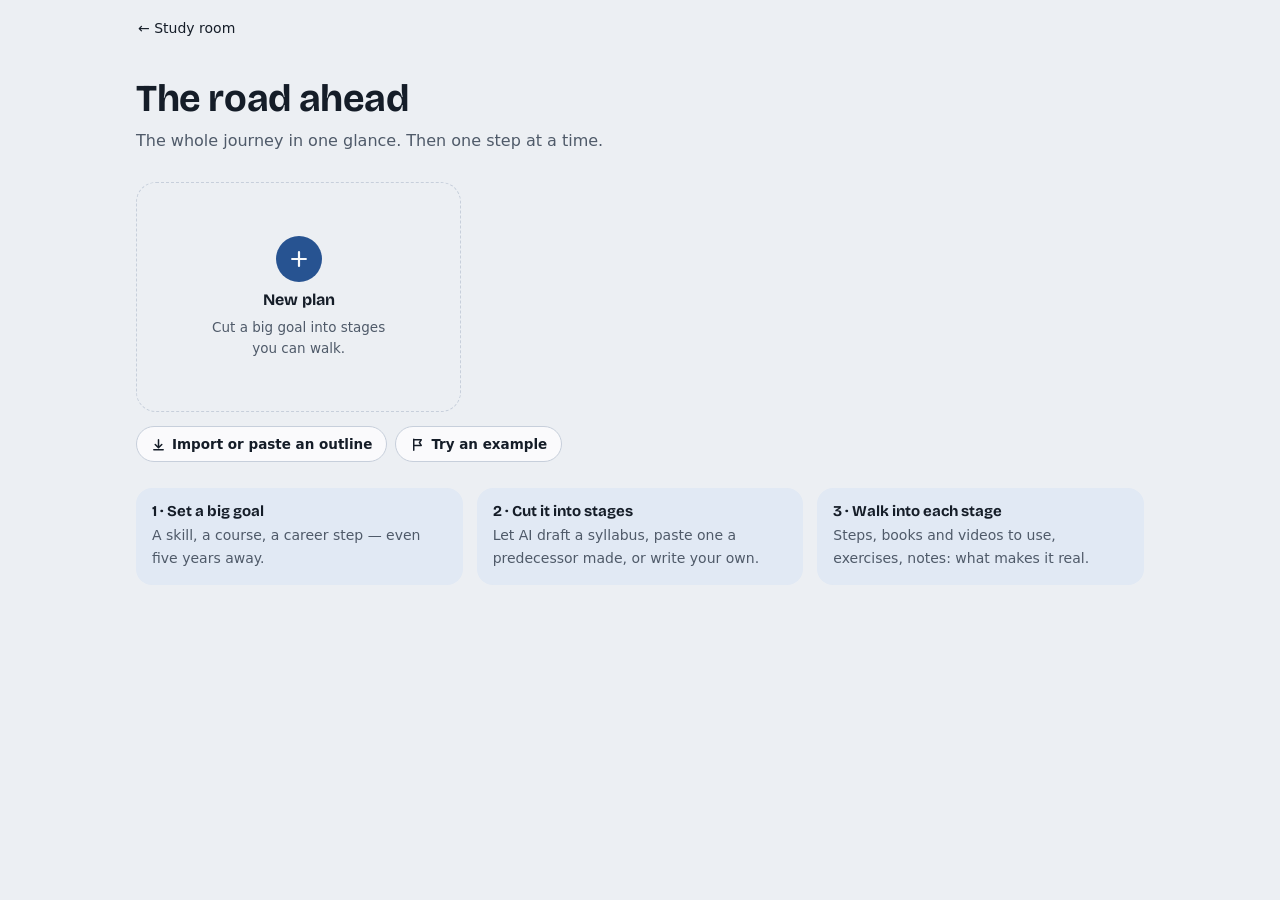
==== plan.html @ c8fff010 "The road ahead: a new page for plans that are years long plan.html is a separate page (linked from t" ====
<!doctype html>
<html lang="en">
<head>
<meta charset="utf-8">
<meta name="viewport" content="width=device-width, initial-scale=1, viewport-fit=cover">
<title data-i18n="pl.title">The road ahead</title>
<link rel="icon" href="icon.svg" type="image/svg+xml">
<!-- Web fonts are optional: if they can’t load (e.g. Google is blocked), system fonts are used and the page doesn’t stall -->
<link rel="stylesheet" media="print" onload="this.media='all'" href="https://fonts.googleapis.com/css2?family=Bricolage+Grotesque:opsz,wght@12..96,500..800&family=DM+Mono:wght@400;500&display=swap">
<link rel="stylesheet" href="css/plan.css">
</head>
<body class="pl">
<header class="pl-top">
  <a class="pl-back" id="plBack" href="index.html" data-i18n="pl.back"></a>
  <nav class="pl-crumb" id="plCrumb" data-i18n-aria-label="pl.crumb"></nav>
</header>

<main class="pl-main" id="plMain"></main>

<div class="pl-toast" id="plToast" role="status" aria-live="polite" hidden></div>
<dialog class="pl-dlg" id="plDlg"></dialog>

<script src="js/i18n.js"></script>
<script src="locales/en.js"></script>
<script src="locales/es.js"></script>
<script src="locales/pt-BR.js"></script>
<script src="locales/fr.js"></script>
<script src="locales/zh.js"></script>
<script src="locales/zh-TW.js"></script>
<script src="locales/ja.js"></script>
<script src="locales/ko.js"></script>
<script src="js/goalmath.js"></script>
<script src="js/ai.js"></script>
<script src="js/profiles.js"></script>
<script src="js/dodeca.js"></script>
<script src="js/countdown.js"></script>
<script src="js/plan-data.js"></script>
<script src="js/plan-ai.js"></script>
<script src="js/plan-road.js"></script>
<script src="js/plan.js"></script>
<script src="js/plan-stage.js"></script>
</body>
</html>
---- css/plan.css ----
/* The road ahead (plan.html): a long-range plan as one road (pr-*), a syllabus-like list (pl-row), and a page for each stage (pl-s*).
 * The colours follow the plan's own hue (--h) and the system's light or dark setting, like the study room. */
@property --h { syntax: '<number>'; inherits: true; initial-value: 215; }
:root {
  --h: 215;
  transition: --h .6s ease;
  --bg: hsl(var(--h) 24% 94%);
  --panel: hsl(var(--h) 30% 99% / .9);
  --pop: hsl(var(--h) 30% 99%);
  --fg: hsl(var(--h) 30% 12%);
  --muted: hsl(var(--h) 14% 36%);
  --line: hsl(var(--h) 22% 82%);
  --soft: hsl(var(--h) 45% 92%);
  --accent: hsl(var(--h) 58% 36%);
  --accent-fg: hsl(var(--h) 40% 98%);
  --good: hsl(150 55% 32%); --warn: hsl(32 90% 38%); --bad: hsl(2 62% 44%);
  --shadow: hsl(var(--h) 40% 15% / .22);
  --f-cjk: "PingFang SC", "Hiragino Sans GB", "Microsoft YaHei", "Noto Sans SC";
  --f-sans: "Bricolage Grotesque", var(--f-cjk), system-ui, sans-serif;
  --f-mono: "DM Mono", ui-monospace, SFMono-Regular, Menlo, Consolas, var(--f-cjk), monospace;
  --f-body: system-ui, -apple-system, var(--f-cjk), sans-serif;
  --f-head: var(--f-sans);
  color-scheme: light;
}
:root:lang(zh-TW) { --f-cjk: "PingFang TC", "Microsoft JhengHei", "Noto Sans TC"; }
:root:lang(ja) { --f-cjk: "Hiragino Sans", "Hiragino Kaku Gothic ProN", "Yu Gothic", "Meiryo", "Noto Sans JP"; }
:root:lang(ko) { --f-cjk: "Apple SD Gothic Neo", "Malgun Gothic", "Noto Sans KR"; }
@media (prefers-color-scheme: dark) {
  :root:not([data-theme="light"]) {
    --bg: hsl(var(--h) 20% 9%); --panel: hsl(var(--h) 18% 13% / .92); --pop: hsl(var(--h) 18% 14%); --fg: hsl(var(--h) 25% 92%); --muted: hsl(var(--h) 12% 68%);
    --line: hsl(var(--h) 14% 26%); --soft: hsl(var(--h) 22% 19%); --accent: hsl(var(--h) 65% 68%); --accent-fg: hsl(var(--h) 40% 10%);
    --good: hsl(150 50% 62%); --warn: hsl(38 90% 62%); --bad: hsl(2 80% 70%); --shadow: hsl(0 0% 0% / .6); color-scheme: dark;
  }
}
:root[data-theme="dark"] {
  --bg: hsl(var(--h) 20% 9%); --panel: hsl(var(--h) 18% 13% / .92); --pop: hsl(var(--h) 18% 14%); --fg: hsl(var(--h) 25% 92%); --muted: hsl(var(--h) 12% 68%);
  --line: hsl(var(--h) 14% 26%); --soft: hsl(var(--h) 22% 19%); --accent: hsl(var(--h) 65% 68%); --accent-fg: hsl(var(--h) 40% 10%);
  --good: hsl(150 50% 62%); --warn: hsl(38 90% 62%); --bad: hsl(2 80% 70%); --shadow: hsl(0 0% 0% / .6); color-scheme: dark;
}
* { box-sizing: border-box; }
[hidden] { display: none !important; }
html { -webkit-text-size-adjust: 100%; scroll-behavior: auto; }
body.pl { margin: 0; background: var(--bg); color: var(--fg); font: 15px/1.55 var(--f-body); min-height: 100vh; padding-bottom: env(safe-area-inset-bottom); }
.pl a { color: inherit; }
.pl h1, .pl h2, .pl h3 { font-family: var(--f-head); margin: 0; line-height: 1.2; }

/* ---- the top bar ---- */
.pl-top { display: flex; align-items: center; gap: 12px; max-width: 1040px; margin: 0 auto; padding: max(10px, env(safe-area-inset-top)) max(16px, env(safe-area-inset-right)) 6px max(16px, env(safe-area-inset-left)); }
.pl-back { color: var(--muted); text-decoration: none; font-size: 14px; padding: 8px 2px; white-space: nowrap; }
.pl-back:hover { color: var(--fg); }
.pl-crumb { display: flex; align-items: center; gap: 6px; min-width: 0; font-size: 13.5px; color: var(--muted); }
.pl-crumb a { text-decoration: none; white-space: nowrap; }
.pl-crumb a:hover { color: var(--fg); text-decoration: underline; }
.pl-crumb .sep { opacity: .5; }
.pl-crumb .cur { color: var(--fg); overflow: hidden; text-overflow: ellipsis; white-space: nowrap; min-width: 0; font-weight: 600; }
.pl-main { max-width: 1040px; margin: 0 auto; padding: 4px max(16px, env(safe-area-inset-right)) 60px max(16px, env(safe-area-inset-left)); }

/* ---- controls ---- */
.pl-btn { appearance: none; display: inline-flex; align-items: center; justify-content: center; gap: 6px; min-height: 36px; padding: 0 14px; border-radius: 999px; border: 1px solid var(--line); background: var(--panel); color: var(--fg);
  font: 600 13.5px/1.1 var(--f-body); cursor: pointer; text-decoration: none; white-space: nowrap; transition: background .15s, border-color .15s, transform .12s; }
.pl-btn:hover { border-color: var(--muted); }
.pl-btn:active { transform: scale(.97); }
.pl-btn.main { background: var(--accent); color: var(--accent-fg); border-color: transparent; }
.pl-btn.main:hover { filter: brightness(1.08); }
.pl-btn.ghost { background: transparent; }
.pl-btn.sm { min-height: 30px; padding: 0 11px; font-size: 12.5px; }
.pl-btn.icon { width: 34px; padding: 0; }
.pl-btn.sm.icon { width: 30px; }
.pl-btn.danger { color: var(--bad); }
.pl-btn[disabled] { opacity: .5; cursor: default; }
.pl-btn svg { flex: none; }
.pl-btn:focus-visible, .pl-in:focus-visible, .pl-ta:focus-visible, .pl-sel:focus-visible, .pl-row a:focus-visible, .pl-n:focus-visible, .pl-card:focus-visible { outline: 2px solid var(--accent); outline-offset: 2px; }
.pl-in, .pl-ta, .pl-sel { width: 100%; border: 1px solid var(--line); background: var(--pop); color: var(--fg); border-radius: 10px; padding: 9px 11px; font: 15px/1.45 var(--f-body); }
.pl-ta { resize: vertical; min-height: 64px; }
.pl-sel { appearance: auto; padding-right: 8px; }
.pl-in::placeholder, .pl-ta::placeholder { color: var(--muted); opacity: .75; }
.pl-lbl { display: block; font-size: 12.5px; font-weight: 600; color: var(--muted); margin: 0 0 5px; letter-spacing: .01em; }
.pl-f { margin: 0 0 12px; }
.pl-f2 { display: grid; grid-template-columns: 1fr 1fr; gap: 10px; }
.pl-small { font-size: 12.5px; color: var(--muted); margin: 6px 0 0; }
.pl-err { color: var(--bad); font-size: 13.5px; margin: 8px 0 0; white-space: pre-line; }
.pl-chips { display: flex; flex-wrap: wrap; gap: 6px; margin-top: 7px; }
.pl-chip { appearance: none; border: 1px solid var(--line); background: transparent; color: var(--fg); border-radius: 999px; padding: 4px 11px; font: 600 12.5px/1.3 var(--f-body); cursor: pointer; }
.pl-chip:hover { background: var(--soft); }
.pl-chip[aria-pressed="true"] { background: var(--accent); color: var(--accent-fg); border-color: transparent; }
.pl-seg { display: inline-flex; border: 1px solid var(--line); border-radius: 999px; padding: 3px; background: var(--panel); gap: 2px; flex-wrap: wrap; }
.pl-seg button { appearance: none; border: 0; background: transparent; color: var(--fg); border-radius: 999px; padding: 6px 13px; font: 600 13px/1.2 var(--f-body); cursor: pointer; }
.pl-seg button[aria-pressed="true"] { background: var(--accent); color: var(--accent-fg); }
.pl-seg button:focus-visible { outline: 2px solid var(--accent); outline-offset: 1px; }
.pl-bar { height: 8px; border-radius: 8px; background: var(--soft); overflow: hidden; }
.pl-bar i { display: block; height: 100%; border-radius: 8px; background: linear-gradient(90deg, hsl(var(--h) 70% 55%), hsl(38 90% 58%)); transition: width .4s; }

.pl-toast { position: fixed; z-index: 90; left: 50%; bottom: max(18px, env(safe-area-inset-bottom)); transform: translateX(-50%); max-width: min(560px, calc(100vw - 24px)); display: flex; align-items: center; gap: 12px;
  background: var(--fg); color: var(--bg); padding: 10px 16px; border-radius: 14px; font-size: 14px; box-shadow: 0 10px 30px var(--shadow); }
.pl-toast button { appearance: none; border: 0; background: transparent; color: inherit; font: 700 14px var(--f-body); text-decoration: underline; cursor: pointer; padding: 2px 4px; }
.pl-dlg { border: 0; border-radius: 22px; padding: 0; width: min(580px, calc(100vw - 20px)); max-height: calc(100vh - 24px); background: var(--pop); color: var(--fg); box-shadow: 0 24px 70px hsl(0 0% 0% / .45); }
.pl-dlg::backdrop { background: hsl(0 0% 0% / .5); backdrop-filter: blur(3px); }
.pl-dlg form, .pl-dlg .pl-dbody { padding: 22px 22px 20px; }
.pl-dlg h2 { font-size: 20px; margin-bottom: 6px; }
.pl-dlg .pl-dsub { margin: 0 0 16px; color: var(--muted); font-size: 14px; }
.pl-dlg .pl-dfoot { display: flex; gap: 8px; justify-content: flex-end; flex-wrap: wrap; margin-top: 16px; }
.pl-menu { position: fixed; z-index: 70; min-width: 200px; max-width: min(300px, calc(100vw - 16px)); background: var(--pop); border: 1px solid var(--line); border-radius: 14px; padding: 6px; box-shadow: 0 14px 40px var(--shadow); }
.pl-menu button, .pl-menu a { display: flex; width: 100%; align-items: center; gap: 9px; text-align: left; appearance: none; border: 0; background: transparent; color: var(--fg); text-decoration: none; padding: 9px 11px; border-radius: 9px; font: 500 14px/1.25 var(--f-body); cursor: pointer; }
.pl-menu button:hover, .pl-menu a:hover, .pl-menu button:focus-visible, .pl-menu a:focus-visible { background: var(--soft); outline: none; }
.pl-menu .danger { color: var(--bad); }
.pl-menu hr { border: 0; border-top: 1px solid var(--line); margin: 5px 4px; }
.pl-spin { display: inline-block; width: 15px; height: 15px; border-radius: 50%; border: 2px solid var(--line); border-top-color: var(--accent); animation: pl-spin .8s linear infinite; vertical-align: -2px; }
@keyframes pl-spin { to { transform: rotate(360deg); } }

/* ================= the plans (home) ================= */
.pl-hero { padding: 18px 0 6px; }
.pl-hero h1 { font-size: clamp(26px, 5vw, 38px); letter-spacing: -.01em; }
.pl-hero p { margin: 8px 0 0; color: var(--muted); font-size: 16px; max-width: 640px; }
.pl-cards { display: grid; grid-template-columns: repeat(auto-fill, minmax(250px, 1fr)); gap: 16px; margin: 22px 0 14px; }
.pl-card { display: flex; flex-direction: column; background: var(--panel); border: 1px solid var(--line); border-radius: 20px; overflow: hidden; text-decoration: none; transition: transform .18s, box-shadow .18s, border-color .18s; }
a.pl-card:hover { transform: translateY(-3px); box-shadow: 0 12px 30px var(--shadow); border-color: var(--muted); }
.pl-card .pl-mini { height: 128px; border-bottom: 1px solid var(--line); }
.pl-card .pl-cb { padding: 13px 15px 15px; display: grid; gap: 6px; }
.pl-card h3 { font-size: 17px; overflow: hidden; text-overflow: ellipsis; white-space: nowrap; }
.pl-card .pl-cm { font-size: 13px; color: var(--muted); }
.pl-card.new { align-items: center; justify-content: center; text-align: center; border-style: dashed; min-height: 230px; padding: 20px; gap: 8px; cursor: pointer; background: transparent; color: var(--fg); font: inherit; }
.pl-card.new:hover { background: var(--soft); }
.pl-card.new .plus { width: 46px; height: 46px; border-radius: 50%; background: var(--accent); color: var(--accent-fg); display: grid; place-items: center; }
.pl-card.new b { font: 700 16px var(--f-head); }
.pl-card.new span { color: var(--muted); font-size: 13.5px; max-width: 200px; }
.pl-hbar { display: flex; flex-wrap: wrap; gap: 8px; margin: 8px 0 26px; }
.pl-how { display: grid; grid-template-columns: repeat(auto-fit, minmax(210px, 1fr)); gap: 14px; margin: 18px 0; }
.pl-how div { padding: 14px 16px; border-radius: 16px; background: var(--soft); }
.pl-how b { display: block; font: 700 15px var(--f-head); margin-bottom: 4px; }
.pl-how span { color: var(--muted); font-size: 14px; }

/* ================= one plan ================= */
.pl-phead { padding: 8px 0 14px; display: grid; gap: 8px; }
.pl-ptitle { font-size: clamp(22px, 4vw, 32px); letter-spacing: -.01em; overflow-wrap: anywhere; }
.pl-pmeta { margin: 0; color: var(--muted); font-size: 14px; }
.pl-pstat { display: flex; align-items: center; gap: 12px; max-width: 520px; }
.pl-pstat .pl-bar { flex: 1; }
.pl-pstat b { font: 700 14px var(--f-mono); }
.pl-psum { margin: 0; font-size: 14.5px; max-width: 720px; }
.pl-pact { display: flex; flex-wrap: wrap; gap: 8px; margin-top: 2px; }
.pl-note { display: flex; align-items: center; gap: 10px 14px; flex-wrap: wrap; padding: 10px 14px; border-radius: 14px; background: var(--soft); border: 1px solid var(--line); font-size: 14px; }
.pl-note.warn { border-color: var(--warn); }
.pl-note span { flex: 1 1 260px; }

.pl-roadwrap { position: sticky; top: 0; z-index: 8; margin: 0 calc(-1 * max(16px, env(safe-area-inset-left))); background: var(--bg); border-bottom: 1px solid var(--line); box-shadow: 0 6px 18px -12px var(--shadow); }
.pl-roadwrap .pl-road { height: clamp(260px, 42vh, 400px); position: relative; }
.pl-rback { position: absolute; z-index: 3; left: max(10px, env(safe-area-inset-left)); top: 8px; display: flex; align-items: center; gap: 4px; max-width: calc(50% - 42px); height: 30px; padding: 0 12px 0 8px; border-radius: 999px; border: 1px solid var(--line); background: var(--panel);
  color: var(--fg); font: 600 12.5px/1 var(--f-body); text-decoration: none; backdrop-filter: blur(6px); }
.pl-rback span { overflow: hidden; text-overflow: ellipsis; white-space: nowrap; }
.pl-rtools { position: absolute; z-index: 3; right: max(10px, env(safe-area-inset-right)); top: 8px; display: flex; gap: 6px; }
.pl-cap { display: flex; align-items: center; gap: 10px; min-height: 46px; padding: 6px max(14px, env(safe-area-inset-right)) 6px max(16px, env(safe-area-inset-left)); border-top: 1px solid var(--line); background: var(--panel); font-size: 13.5px; }
.pl-cap[hidden] { display: none; }
.pl-cap b { font: 700 13px var(--f-mono); color: var(--accent); flex: none; }
.pl-cap .t { flex: 1 1 auto; font-weight: 600; overflow: hidden; text-overflow: ellipsis; white-space: nowrap; min-width: 0; }
.pl-cap .d { color: var(--muted); font-size: 12.5px; white-space: nowrap; flex: none; }
.pl-cap .pl-btn { flex: none; }

/* the road itself */
.pr { position: relative; width: 100%; height: 100%; overflow: hidden; }
.pr-svg { display: block; width: 100%; height: 100%; touch-action: pan-y; user-select: none; -webkit-user-select: none; cursor: pointer; }
.pr-svg.drag { cursor: grabbing; }
.pr-die { position: absolute; left: 0; top: 0; width: 100%; pointer-events: none; }
.pr-sky0 { stop-color: hsl(var(--h) 40% 95%); } .pr-sky1 { stop-color: hsl(calc(var(--h) + 28) 78% 88%); }
.pr-gnd0 { stop-color: hsl(var(--h) 26% 91%); } .pr-gnd1 { stop-color: hsl(var(--h) 22% 83%); }
.pr-glow0 { stop-color: hsl(var(--h) 95% 74% / .6); } .pr-glow1 { stop-color: hsl(var(--h) 95% 74% / 0); }
.pr-star { fill: hsl(var(--h) 60% 40%); opacity: 0; }
.pr-ray { stroke: hsl(var(--h) 28% 55% / .2); stroke-width: 1; }
.pr-horizon { stroke: hsl(var(--h) 35% 50% / .35); stroke-width: 1; }
.pr-bed { fill: hsl(var(--h) 30% 96% / .55); stroke: hsl(var(--h) 30% 45% / .45); stroke-width: 1; pointer-events: none; }
.pr-t { fill: hsl(var(--th, 215) 62% 83%); stroke: hsl(var(--h) 30% 96%); stroke-width: .5; transition: fill .3s; }
.pr-tg.done .pr-t { fill: hsl(var(--th, 215) 58% 49%); }
.pr-tg.doing .pr-t { fill: hsl(var(--th, 215) 92% 67%); }
.pr-tg.here .pr-t { filter: drop-shadow(0 0 5px hsl(var(--th, 215) 95% 55% / .85)); }
.pr-tg.foc .pr-t { stroke: var(--accent); stroke-width: 1.7; }
.pr-tx { fill: hsl(var(--h) 35% 14%); font-family: var(--f-body); font-weight: 600; pointer-events: none; paint-order: stroke; stroke: hsl(0 0% 100% / .35); stroke-width: 2px; }
.pr-tg.done .pr-tx { fill: #fff; stroke: hsl(0 0% 0% / .18); }
.pr-tick { stroke: hsl(var(--h) 25% 42% / .65); stroke-width: 1; } .pr-tick.major { stroke-width: 1.5; }
.pr-ph { fill: var(--fg); font-family: var(--f-head); font-weight: 700; paint-order: stroke; stroke: var(--bg); stroke-width: 3px; stroke-linejoin: round; }
.pr-gt { fill: var(--fg); font-family: var(--f-head); font-weight: 700; } .pr-gs { fill: var(--muted); font-family: var(--f-body); font-weight: 600; }
.pr-tm { fill: var(--muted); font-family: var(--f-mono); paint-order: stroke; stroke: var(--bg); stroke-width: 3px; stroke-linejoin: round; } .pr-tm.major { fill: var(--fg); font-weight: 500; }
.pr-goal { fill: var(--fg); font-family: var(--f-head); font-weight: 700; } .pr-goal.sub { fill: var(--muted); font-family: var(--f-body); font-weight: 400; }
.pr-arrow { fill: var(--accent); }
.pr-pt { fill: #fff; stroke: var(--accent); stroke-width: 2.2; }
.pr-ping { fill: none; stroke: var(--accent); stroke-width: 1.6; transform-box: fill-box; transform-origin: center; animation: pr-ping 1.9s ease-out infinite; }
@keyframes pr-ping { from { transform: scale(.7); opacity: .9; } to { transform: scale(2.5); opacity: 0; } }
@keyframes pr-twinkle { 0%, 100% { opacity: .25; } 50% { opacity: .85; } }
@media (prefers-color-scheme: dark) {
  :root:not([data-theme="light"]) .pr-sky0 { stop-color: hsl(var(--h) 38% 8%); } :root:not([data-theme="light"]) .pr-sky1 { stop-color: hsl(calc(var(--h) + 28) 46% 21%); }
  :root:not([data-theme="light"]) .pr-gnd0 { stop-color: hsl(var(--h) 20% 12%); } :root:not([data-theme="light"]) .pr-gnd1 { stop-color: hsl(var(--h) 18% 8%); }
  :root:not([data-theme="light"]) .pr-glow0 { stop-color: hsl(var(--h) 90% 62% / .5); } :root:not([data-theme="light"]) .pr-glow1 { stop-color: hsl(var(--h) 90% 62% / 0); }
  :root:not([data-theme="light"]) .pr-star { fill: #fff; animation: pr-twinkle 4s ease-in-out infinite; }
  :root:not([data-theme="light"]) .pr-ray { stroke: hsl(var(--h) 40% 70% / .13); }
  :root:not([data-theme="light"]) .pr-horizon { stroke: hsl(var(--h) 50% 70% / .35); }
  :root:not([data-theme="light"]) .pr-bed { fill: hsl(var(--h) 25% 6% / .5); stroke: hsl(var(--h) 40% 70% / .35); }
  :root:not([data-theme="light"]) .pr-t { fill: hsl(var(--th, 215) 36% 27%); stroke: hsl(var(--h) 20% 8%); }
  :root:not([data-theme="light"]) .pr-tg.done .pr-t { fill: hsl(var(--th, 215) 60% 46%); }
  :root:not([data-theme="light"]) .pr-tg.doing .pr-t { fill: hsl(var(--th, 215) 85% 62%); }
  :root:not([data-theme="light"]) .pr-tx { fill: hsl(0 0% 92%); stroke: hsl(0 0% 0% / .45); }
  :root:not([data-theme="light"]) .pr-tg.doing .pr-tx { fill: hsl(var(--h) 60% 8%); stroke: hsl(0 0% 100% / .25); }
  :root:not([data-theme="light"]) .pr-pt { fill: var(--bg); }
}
:root[data-theme="dark"] .pr-sky0 { stop-color: hsl(var(--h) 38% 8%); } :root[data-theme="dark"] .pr-sky1 { stop-color: hsl(calc(var(--h) + 28) 46% 21%); }
:root[data-theme="dark"] .pr-gnd0 { stop-color: hsl(var(--h) 20% 12%); } :root[data-theme="dark"] .pr-gnd1 { stop-color: hsl(var(--h) 18% 8%); }
:root[data-theme="dark"] .pr-glow0 { stop-color: hsl(var(--h) 90% 62% / .5); } :root[data-theme="dark"] .pr-glow1 { stop-color: hsl(var(--h) 90% 62% / 0); }
:root[data-theme="dark"] .pr-star { fill: #fff; animation: pr-twinkle 4s ease-in-out infinite; }
:root[data-theme="dark"] .pr-ray { stroke: hsl(var(--h) 40% 70% / .13); } :root[data-theme="dark"] .pr-horizon { stroke: hsl(var(--h) 50% 70% / .35); }
:root[data-theme="dark"] .pr-bed { fill: hsl(var(--h) 25% 6% / .5); stroke: hsl(var(--h) 40% 70% / .35); }
:root[data-theme="dark"] .pr-t { fill: hsl(var(--th, 215) 36% 27%); stroke: hsl(var(--h) 20% 8%); }
:root[data-theme="dark"] .pr-tg.done .pr-t { fill: hsl(var(--th, 215) 60% 46%); } :root[data-theme="dark"] .pr-tg.doing .pr-t { fill: hsl(var(--th, 215) 85% 62%); }
:root[data-theme="dark"] .pr-tx { fill: hsl(0 0% 92%); stroke: hsl(0 0% 0% / .45); } :root[data-theme="dark"] .pr-tg.doing .pr-tx { fill: hsl(var(--h) 60% 8%); stroke: hsl(0 0% 100% / .25); }
:root[data-theme="dark"] .pr-pt { fill: var(--bg); }

/* ---- the outline: one row per stage ---- */
.pl-outline { padding: 6px 0 0; }
.pl-phase { display: flex; align-items: center; flex-wrap: wrap; gap: 6px 12px; margin: 26px 0 8px; padding: 9px 12px 9px 14px; border-radius: 14px; border-left: 5px solid hsl(var(--th, 215) 60% 52%); background: linear-gradient(90deg, hsl(var(--th, 215) 70% 55% / .14), transparent 85%); scroll-margin-top: 300px; }
.pl-phase:first-child { margin-top: 12px; }
.pl-phase h2 { font-size: 17px; flex: 0 1 auto; overflow-wrap: anywhere; }
.pl-phase .m { color: var(--muted); font-size: 13px; flex: 1 1 auto; }
.pl-phase .acts { display: flex; gap: 4px; margin-left: auto; }
.pl-fold { appearance: none; border: 0; background: transparent; color: var(--fg); width: 26px; height: 26px; border-radius: 8px; cursor: pointer; display: grid; place-items: center; padding: 0; }
.pl-fold:hover { background: var(--soft); }
.pl-fold svg { transition: transform .2s; } .pl-fold[aria-expanded="false"] svg { transform: rotate(-90deg); }
.pl-row { position: relative; display: grid; grid-template-columns: 36px minmax(0, 1fr) auto; align-items: start; gap: 2px 12px; padding: 11px 10px 11px 8px; margin: 2px 0; border-radius: 16px; border: 1px solid transparent; scroll-margin-top: 300px; transition: background .2s, border-color .2s; }
.pl-row:hover { background: var(--panel); border-color: var(--line); }
.pl-row.read { background: var(--soft); }
.pl-row.here { border-color: var(--accent); background: var(--panel); }
.pl-row.pulse { animation: pl-pulse 1.4s ease-out; }
@keyframes pl-pulse { 0% { box-shadow: 0 0 0 0 var(--accent); } 70% { box-shadow: 0 0 0 10px transparent; } 100% { box-shadow: 0 0 0 0 transparent; } }
.pl-n { appearance: none; width: 32px; height: 32px; border-radius: 50%; border: 0; padding: 0; margin-top: 1px; background: hsl(var(--th, 215) 62% 84%); color: hsl(var(--th, 215) 55% 18%); font: 700 12.5px var(--f-mono); display: grid; place-items: center; cursor: pointer; transition: transform .12s, background .2s; }
.pl-n:hover { transform: scale(1.1); }
.pl-row.done .pl-n { background: hsl(var(--th, 215) 58% 46%); color: #fff; }
.pl-row.here .pl-n { box-shadow: 0 0 0 3px hsl(var(--th, 215) 90% 62% / .5); }
.pl-main-c { min-width: 0; }
.pl-st { display: block; font: 650 16px/1.3 var(--f-head); text-decoration: none; overflow-wrap: anywhere; }
.pl-st:hover { text-decoration: underline; text-underline-offset: 3px; }
.pl-row.done .pl-st { color: var(--muted); }
.pl-sg { margin: 2px 0 0; color: var(--muted); font-size: 14px; overflow: hidden; display: -webkit-box; -webkit-line-clamp: 2; -webkit-box-orient: vertical; }
.pl-meta { display: flex; flex-wrap: wrap; gap: 2px 12px; margin-top: 4px; font-size: 12.5px; color: var(--muted); font-variant-numeric: tabular-nums; }
.pl-meta .here-tag { color: var(--accent); font-weight: 700; }
.pl-acts { display: flex; align-items: center; gap: 2px; align-self: center; }
.pl-acts .hov { opacity: 0; transition: opacity .15s; }
.pl-row:hover .hov, .pl-row:focus-within .hov { opacity: 1; }
@media (hover: none) { .pl-acts .hov { display: none; } }
.pl-edit { grid-column: 1 / -1; padding: 6px 4px 2px 44px; display: grid; gap: 10px; }
.pl-edit .pl-f { margin: 0; }
.pl-edit .row { display: flex; gap: 8px; flex-wrap: wrap; align-items: center; }
.pl-edit .dur { display: flex; gap: 6px; align-items: center; } .pl-edit .dur .pl-in { width: 84px; } .pl-edit .dur .pl-sel { width: auto; }
.pl-add { display: flex; gap: 8px; flex-wrap: wrap; margin: 10px 0 0 44px; }
.pl-endnote { margin: 26px 0 0; text-align: center; color: var(--muted); font-size: 14px; }
.pl-spacer { height: 40vh; }

/* ================= a stage ================= */
.pl-snav { display: flex; align-items: center; gap: 8px; flex-wrap: wrap; padding: 6px 0 8px; }
.pl-snav .mid { flex: 1; text-align: center; color: var(--muted); font: 600 13px var(--f-mono); white-space: nowrap; }
@media (max-width: 520px) { .pl-snav { flex-wrap: nowrap; } .pl-btn.tight .lbl { display: none; } .pl-btn.tight { padding: 0 10px; } }
.pl-ribbon { display: flex; gap: 2px; height: 20px; padding: 0; margin: 0 0 14px; }
.pl-ribbon button { appearance: none; border: 0; padding: 0; flex: 1 1 0; min-width: 3px; border-radius: 3px; background: hsl(var(--th, 215) 62% 83%); cursor: pointer; position: relative; }
.pl-ribbon button.done { background: hsl(var(--th, 215) 58% 49%); }
.pl-ribbon button.cur { outline: 2px solid var(--accent); outline-offset: 1px; z-index: 1; }
.pl-ribbon button:hover { filter: brightness(1.08); transform: scaleY(1.2); }
.pl-shead { padding: 4px 0 16px; display: grid; gap: 8px; }
.pl-sphase { font: 700 12.5px var(--f-mono); letter-spacing: .06em; text-transform: uppercase; color: hsl(var(--th, 215) 55% 38%); }
.pl-stitle { display: block; font: 700 clamp(22px, 4.4vw, 32px)/1.2 var(--f-head); width: calc(100% + 6px); border: 1px solid transparent; background: transparent; color: var(--fg); border-radius: 10px; padding: 2px 6px; margin: 0 0 0 -6px; resize: none; overflow: hidden; }
.pl-stitle:hover { border-color: var(--line); } .pl-stitle:focus { border-color: var(--accent); outline: none; background: var(--pop); }
.pl-smeta { display: flex; gap: 8px 16px; flex-wrap: wrap; align-items: center; color: var(--muted); font-size: 14px; }
.pl-cols { display: grid; gap: 16px; }
.pl-col { display: contents; }
@media (min-width: 980px) { .pl-cols { grid-template-columns: minmax(0, 1.12fr) minmax(0, 1fr); align-items: start; } .pl-col { display: grid; gap: 16px; align-content: start; } }
.pl-sec { background: var(--panel); border: 1px solid var(--line); border-radius: 20px; padding: 16px 18px 18px; min-width: 0; }
.pl-sec > h2 { display: flex; align-items: center; gap: 8px; font-size: 16px; margin-bottom: 10px; }
.pl-sec > h2 .cnt { font: 600 12.5px var(--f-mono); color: var(--muted); background: var(--soft); border-radius: 999px; padding: 2px 9px; }
.pl-sec > h2 .sp { flex: 1; }
.pl-sec .hint { color: var(--muted); font-size: 13.5px; margin: 0 0 10px; }
.pl-sec .ai-row { display: flex; gap: 8px; flex-wrap: wrap; margin-top: 12px; align-items: center; }
.pl-sec .ai-msg { font-size: 13px; color: var(--muted); }
.pl-sec .ai-msg.bad { color: var(--bad); white-space: pre-line; }
.pl-list { list-style: none; margin: 0; padding: 0; display: grid; gap: 4px; }
.pl-item { display: grid; grid-template-columns: 26px minmax(0, 1fr) auto; gap: 8px; align-items: start; padding: 6px 4px 6px 2px; border-radius: 10px; }
.pl-item:hover { background: var(--soft); }
.pl-item input[type=checkbox] { width: 20px; height: 20px; margin: 2px 3px; accent-color: var(--accent); cursor: pointer; }
.pl-item .tx { background: transparent; border: 0; color: inherit; font: inherit; text-align: left; padding: 2px 0; cursor: text; overflow-wrap: anywhere; }
.pl-item.done .tx { color: var(--muted); text-decoration: line-through; }
.pl-item .x { opacity: 0; } .pl-item:hover .x, .pl-item:focus-within .x { opacity: 1; } @media (hover: none) { .pl-item .x { opacity: 1; } }
.pl-addrow { display: flex; gap: 8px; margin-top: 10px; }
.pl-addrow .pl-in { flex: 1; }
.pl-res { display: grid; grid-template-columns: 34px minmax(0, 1fr) auto; gap: 4px 10px; padding: 9px 4px; border-radius: 12px; align-items: start; }
.pl-res:hover { background: var(--soft); }
.pl-res .ic { width: 34px; height: 34px; border-radius: 10px; background: hsl(var(--th, 215) 55% 86%); color: hsl(var(--th, 215) 55% 22%); display: grid; place-items: center; }
.pl-res b { display: block; font-weight: 650; overflow-wrap: anywhere; }
.pl-res .nt { color: var(--muted); font-size: 13.5px; overflow-wrap: anywhere; }
.pl-res .kd { font-size: 11.5px; font-weight: 700; letter-spacing: .05em; text-transform: uppercase; color: var(--muted); }
.pl-res .go { display: flex; gap: 4px; align-items: center; flex-wrap: wrap; justify-content: flex-end; }
.pl-q { border: 1px solid var(--line); border-radius: 16px; padding: 12px 14px; background: var(--pop); display: grid; gap: 8px; }
.pl-q + .pl-q { margin-top: 10px; }
.pl-q .qt { white-space: pre-wrap; overflow-wrap: anywhere; font-weight: 500; }
.pl-q .qn { font: 700 12px var(--f-mono); color: var(--accent); letter-spacing: .04em; }
.pl-q details summary { cursor: pointer; color: var(--muted); font-size: 13.5px; }
.pl-q .fb { border-radius: 12px; padding: 10px 12px; font-size: 14.5px; white-space: pre-wrap; background: var(--soft); }
.pl-q .fb.right { border-left: 4px solid var(--good); } .pl-q .fb.partly { border-left: 4px solid var(--warn); } .pl-q .fb.wrong { border-left: 4px solid var(--bad); }
.pl-q .vd { font-weight: 700; font-size: 13px; margin-bottom: 3px; } .pl-q .vd.right { color: var(--good); } .pl-q .vd.partly { color: var(--warn); } .pl-q .vd.wrong { color: var(--bad); }
.pl-q .qa { display: flex; gap: 6px; flex-wrap: wrap; }
.pl-q .model { white-space: pre-wrap; font-size: 14px; margin-top: 6px; color: var(--fg); }
.pl-notes { min-height: 180px; }
.pl-saved { font-size: 12.5px; color: var(--muted); margin-top: 6px; min-height: 18px; }
.pl-result { padding: 10px 12px; border-radius: 14px; background: var(--soft); display: grid; gap: 4px; }
.pl-result + .pl-result { margin-top: 8px; }
.pl-result .d { font: 500 12px var(--f-mono); color: var(--muted); }
.pl-result .t { white-space: pre-wrap; overflow-wrap: anywhere; }
.pl-log { display: grid; grid-template-columns: 82px 62px minmax(0, 1fr) auto; gap: 8px; padding: 5px 2px; align-items: center; font-size: 14px; }
.pl-log .d { font: 500 12.5px var(--f-mono); color: var(--muted); } .pl-log .m { font: 600 13px var(--f-mono); }
.pl-chat { display: grid; gap: 10px; margin: 8px 0 10px; }
.pl-msg { padding: 10px 13px; border-radius: 14px; white-space: pre-wrap; overflow-wrap: anywhere; font-size: 14.5px; }
.pl-msg.u { background: var(--soft); justify-self: end; max-width: 92%; }
.pl-msg.a { background: var(--pop); border: 1px solid var(--line); }
.pl-msg .qa { display: flex; gap: 6px; margin-top: 8px; }
.pl-danger { margin: 26px 0 0; display: flex; gap: 8px; flex-wrap: wrap; justify-content: center; }
.pl-inline { display: grid; gap: 8px; padding: 10px; border: 1px dashed var(--line); border-radius: 14px; margin-top: 8px; }

@media (max-width: 640px) {
  .pl-row { grid-template-columns: 32px minmax(0, 1fr) auto; gap: 2px 10px; padding: 10px 6px 10px 4px; }
  .pl-edit { padding-left: 0; } .pl-add { margin-left: 0; }
  .pl-f2 { grid-template-columns: 1fr; }
  .pl-roadwrap .pl-road { height: clamp(220px, 38vh, 320px); }
  .pl-cap .d { display: none; }
  .pl-log { grid-template-columns: 74px 54px minmax(0, 1fr) auto; }
  .pl-sec { padding: 14px 14px 16px; border-radius: 18px; }
}
@media (prefers-reduced-motion: reduce) {
  .pr-ping, .pr-star { animation: none !important; } .pl-row.pulse { animation: none; } .pl-card, .pl-bar i { transition: none; }
}
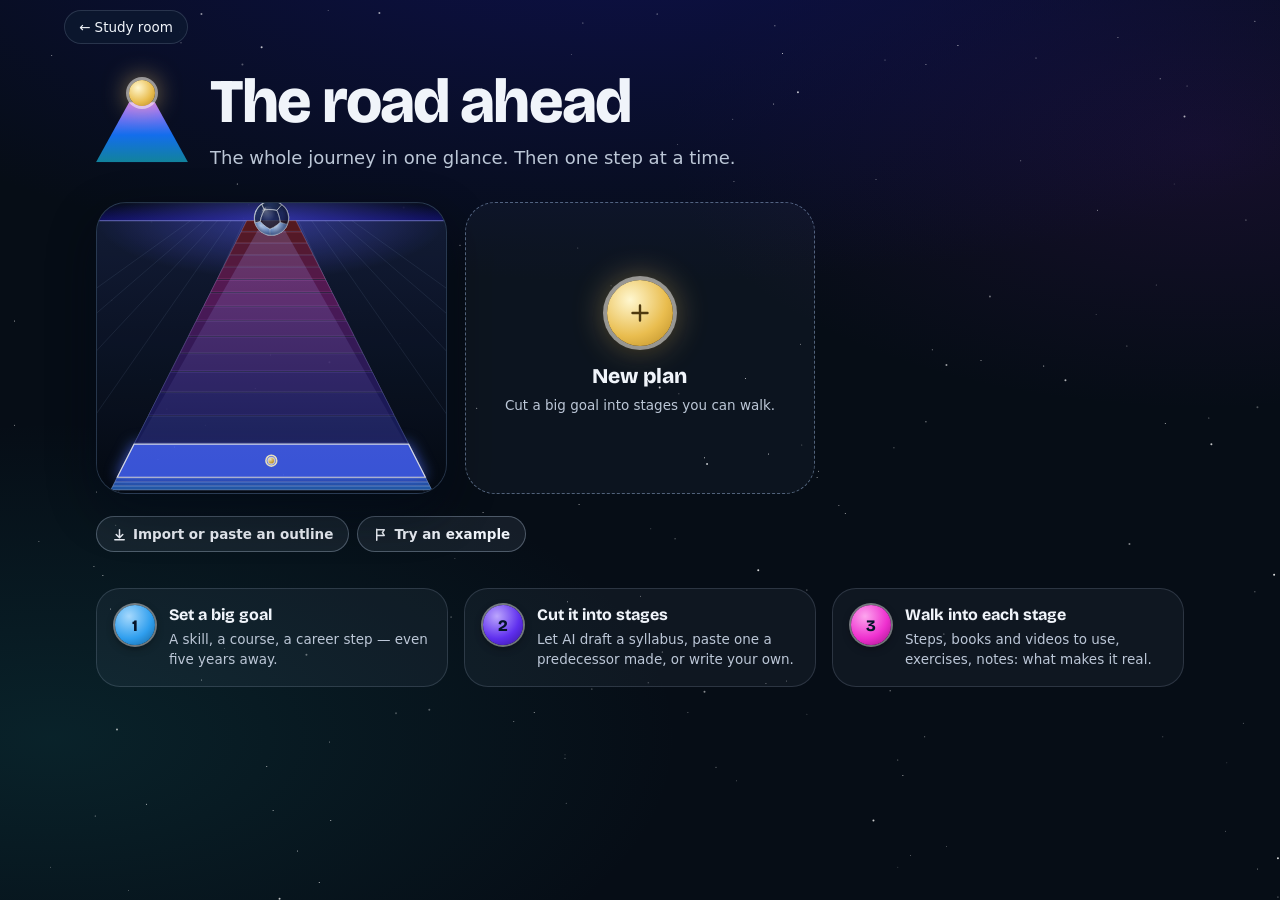
==== commit 219c6088: "The road ahead, redesigned: a night-sky road with a glass list beside it Plan view - The road fills " ====
--- a/plan.html
+++ b/plan.html
@@ -3,13 +3,17 @@
 <head>
 <meta charset="utf-8">
 <meta name="viewport" content="width=device-width, initial-scale=1, viewport-fit=cover">
+<meta name="color-scheme" content="dark">
+<meta name="theme-color" content="#070b16">
 <title data-i18n="pl.title">The road ahead</title>
 <link rel="icon" href="icon.svg" type="image/svg+xml">
 <!-- Web fonts are optional: if they can’t load (e.g. Google is blocked), system fonts are used and the page doesn’t stall -->
 <link rel="stylesheet" media="print" onload="this.media='all'" href="https://fonts.googleapis.com/css2?family=Bricolage+Grotesque:opsz,wght@12..96,500..800&family=DM+Mono:wght@400;500&display=swap">
+<link rel="stylesheet" href="css/countdown.css">
 <link rel="stylesheet" href="css/plan.css">
 </head>
 <body class="pl">
+<div class="pl-sky" aria-hidden="true"><i></i><b></b></div>
 <header class="pl-top">
   <a class="pl-back" id="plBack" href="index.html" data-i18n="pl.back"></a>
   <nav class="pl-crumb" id="plCrumb" data-i18n-aria-label="pl.crumb"></nav>
--- a/css/countdown.css
+++ b/css/countdown.css
@@ -0,0 +1,42 @@
+/* Countdown cards: big colour blocks, a coin in the middle, a big "N days to go" on the right. Shared by the future road and the universe page. */
+.cd { --ch: 215; position: relative; display: grid; grid-template-columns: minmax(0, 1fr) minmax(0, 1fr); align-items: center; box-sizing: border-box; min-height: 68px;
+  border-radius: 999px; padding: 9px 20px 9px 16px; color: #fff; isolation: isolate; overflow: hidden;
+  background: linear-gradient(112deg, hsl(var(--ch) 64% 60%) 0%, hsl(var(--ch) 72% 40%) 100%);
+  box-shadow: 0 8px 18px hsl(var(--ch) 60% 18% / .3), inset 0 0 0 1.5px hsl(0 0% 100% / .38), inset 0 2px 0 hsl(0 0% 100% / .28); }
+/* a soft sheen across the top, and a bar along the bottom that fills with the minutes studied (--cf) */
+.cd::before { content: ""; position: absolute; inset: 0 0 50% 0; z-index: -1; background: linear-gradient(180deg, hsl(0 0% 100% / .22), hsl(0 0% 100% / 0)); }
+.cd::after { content: ""; position: absolute; left: 22px; right: 22px; bottom: 5px; height: 3px; border-radius: 3px; z-index: -1;
+  background: linear-gradient(90deg, hsl(48 100% 78%) var(--cf, 0%), hsl(0 0% 100% / .2) var(--cf, 0%)); opacity: .9; }
+.cd.cur { box-shadow: 0 0 0 3px hsl(var(--ch) 85% 75% / .55), 0 10px 22px hsl(var(--ch) 60% 18% / .38), inset 0 0 0 1.5px hsl(0 0% 100% / .5), inset 0 2px 0 hsl(0 0% 100% / .3); }
+.cd.past { filter: saturate(.45) brightness(.82); }
+.cd-l { display: flex; align-items: center; gap: 10px; min-width: 0; padding-right: 20px; }
+.cd-ic { flex: none; display: grid; place-items: center; width: 34px; height: 34px; opacity: .96; }
+.cd-t { min-width: 0; }
+.cd-t b { display: -webkit-box; -webkit-box-orient: vertical; -webkit-line-clamp: 2; overflow: hidden; font: 700 16px/1.2 var(--f-head); overflow-wrap: anywhere; text-shadow: 0 1px 2px hsl(var(--ch) 70% 20% / .4); }
+.cd-t small { display: block; margin-top: 2px; font-size: 11.5px; opacity: .88; white-space: nowrap; overflow: hidden; text-overflow: ellipsis; }
+.cd-coin { position: absolute; left: 50%; top: 50%; width: 26px; height: 26px; margin: -13px 0 0 -13px; border-radius: 50%;
+  background: radial-gradient(circle at 35% 30%, #fff7cf, #e9bd4f 58%, #b98a22); box-shadow: 0 0 0 2px hsl(0 0% 100% / .55), 0 2px 6px rgb(0 0 0 / .32); }
+.cd-coin::after { content: ""; position: absolute; left: 50%; top: 50%; width: 9px; height: 9px; margin: -4.5px 0 0 -4.5px; transform: rotate(45deg); background: hsl(var(--ch) 60% 22%); border-radius: 1.5px; }
+.cd-r { display: flex; flex-direction: column; align-items: flex-start; padding-left: 22px; min-width: 0; }
+.cd-row { display: inline-flex; align-items: baseline; gap: 4px; white-space: nowrap; }
+.cd-row, .cd-big { transform: scale(var(--cs, 1)); transform-origin: 0 50%; white-space: nowrap; }   /* shrunk by countdown.js when the card is too narrow for the words */
+.cd.nar .cd-ic { display: none; }
+.cd.nar .cd-l { gap: 0; }
+.cd-pre, .cd-unit { font: 600 14px/1 var(--f-body); opacity: .95; }
+.cd-num { font: 800 40px/1 var(--f-head); letter-spacing: -.01em; text-shadow: 0 2px 4px hsl(var(--ch) 70% 20% / .35); font-variant-numeric: tabular-nums; }
+.cd-big { font: 800 28px/1.1 var(--f-head); }
+.cd-date { margin-top: 3px; font-size: 12px; opacity: .92; white-space: nowrap; }
+
+.cd-ladder { position: relative; display: flex; flex-direction: column; gap: 16px; padding: 6px 0; }
+.cd-ladder::before { content: ""; position: absolute; left: 50%; top: 0; bottom: 0; width: 2px; margin-left: -1px; background: linear-gradient(180deg, hsl(0 0% 100% / .25), hsl(0 0% 100% / .5), hsl(0 0% 100% / .25)); }
+.cd-item { position: relative; }
+.cd-item::before { content: ""; position: absolute; left: 50%; top: -12px; width: 12px; height: 12px; margin-left: -6px; border-radius: 50%; z-index: 1;
+  background: hsl(var(--ch) 70% 45%); box-shadow: 0 0 0 2.5px hsl(0 0% 100% / .75); }
+.cd-item:first-child::before { top: -4px; }
+
+@media (max-width: 380px) {
+  .cd { padding-inline: 12px 14px; }
+  .cd-num { font-size: 34px; }
+  .cd-t b { font-size: 14.5px; }
+}
+@media (prefers-reduced-motion: no-preference) { .cd { transition: transform .2s; } }
--- a/css/plan.css
+++ b/css/plan.css
@@ -1,330 +1,516 @@
-/* The road ahead (plan.html): a long-range plan as one road (pr-*), a syllabus-like list (pl-row), and a page for each stage (pl-s*).
- * The colours follow the plan's own hue (--h) and the system's light or dark setting, like the study room. */
+/* The road ahead (plan.html). The same family as the universe page and the future road: a night sky, colour that lives only where you are looking, a gold coin for "you" and "done",
+ * and big numbers. Always dark, tinted by the plan's own hue (--h). Three views share this file: the plans (pl-home...), one plan (v-plan: a road scene and a list panel) and one stage (pl-s...). */
 @property --h { syntax: '<number>'; inherits: true; initial-value: 215; }
 :root {
   --h: 215;
   transition: --h .6s ease;
-  --bg: hsl(var(--h) 24% 94%);
-  --panel: hsl(var(--h) 30% 99% / .9);
-  --pop: hsl(var(--h) 30% 99%);
-  --fg: hsl(var(--h) 30% 12%);
-  --muted: hsl(var(--h) 14% 36%);
-  --line: hsl(var(--h) 22% 82%);
-  --soft: hsl(var(--h) 45% 92%);
-  --accent: hsl(var(--h) 58% 36%);
-  --accent-fg: hsl(var(--h) 40% 98%);
-  --good: hsl(150 55% 32%); --warn: hsl(32 90% 38%); --bad: hsl(2 62% 44%);
-  --shadow: hsl(var(--h) 40% 15% / .22);
+  --night: hsl(var(--h) 56% 5.5%);
+  --bg: var(--night);
+  --fg: hsl(var(--h) 50% 96%);
+  --muted: hsl(var(--h) 26% 79%);
+  --faint: hsl(var(--h) 20% 64%);
+  --line: hsl(var(--h) 90% 90% / .15);
+  --line2: hsl(var(--h) 90% 90% / .3);
+  --glass: hsl(var(--h) 52% 12% / .66);
+  --panel: hsl(var(--h) 52% 12% / .66);
+  --pop: hsl(var(--h) 48% 10%);
+  --soft: hsl(var(--h) 90% 90% / .08);
+  --accent: hsl(var(--h) 92% 76%);
+  --accent-fg: hsl(var(--h) 70% 8%);
+  --good: hsl(152 66% 62%); --warn: hsl(40 96% 64%); --bad: hsl(3 90% 72%);
+  --gold: #e9bd4f; --gold-hi: #fff7cf; --gold-lo: #b98a22;
+  --coin: radial-gradient(circle at 35% 30%, #fff7cf, #e9bd4f 58%, #b98a22);
+  --shadow: hsl(0 0% 0% / .55);
+  --pw: clamp(380px, 33vw, 450px);
   --f-cjk: "PingFang SC", "Hiragino Sans GB", "Microsoft YaHei", "Noto Sans SC";
   --f-sans: "Bricolage Grotesque", var(--f-cjk), system-ui, sans-serif;
   --f-mono: "DM Mono", ui-monospace, SFMono-Regular, Menlo, Consolas, var(--f-cjk), monospace;
   --f-body: system-ui, -apple-system, var(--f-cjk), sans-serif;
   --f-head: var(--f-sans);
-  color-scheme: light;
+  color-scheme: dark;
 }
 :root:lang(zh-TW) { --f-cjk: "PingFang TC", "Microsoft JhengHei", "Noto Sans TC"; }
 :root:lang(ja) { --f-cjk: "Hiragino Sans", "Hiragino Kaku Gothic ProN", "Yu Gothic", "Meiryo", "Noto Sans JP"; }
 :root:lang(ko) { --f-cjk: "Apple SD Gothic Neo", "Malgun Gothic", "Noto Sans KR"; }
-@media (prefers-color-scheme: dark) {
-  :root:not([data-theme="light"]) {
-    --bg: hsl(var(--h) 20% 9%); --panel: hsl(var(--h) 18% 13% / .92); --pop: hsl(var(--h) 18% 14%); --fg: hsl(var(--h) 25% 92%); --muted: hsl(var(--h) 12% 68%);
-    --line: hsl(var(--h) 14% 26%); --soft: hsl(var(--h) 22% 19%); --accent: hsl(var(--h) 65% 68%); --accent-fg: hsl(var(--h) 40% 10%);
-    --good: hsl(150 50% 62%); --warn: hsl(38 90% 62%); --bad: hsl(2 80% 70%); --shadow: hsl(0 0% 0% / .6); color-scheme: dark;
-  }
-}
-:root[data-theme="dark"] {
-  --bg: hsl(var(--h) 20% 9%); --panel: hsl(var(--h) 18% 13% / .92); --pop: hsl(var(--h) 18% 14%); --fg: hsl(var(--h) 25% 92%); --muted: hsl(var(--h) 12% 68%);
-  --line: hsl(var(--h) 14% 26%); --soft: hsl(var(--h) 22% 19%); --accent: hsl(var(--h) 65% 68%); --accent-fg: hsl(var(--h) 40% 10%);
-  --good: hsl(150 50% 62%); --warn: hsl(38 90% 62%); --bad: hsl(2 80% 70%); --shadow: hsl(0 0% 0% / .6); color-scheme: dark;
-}
 * { box-sizing: border-box; }
 [hidden] { display: none !important; }
-html { -webkit-text-size-adjust: 100%; scroll-behavior: auto; }
-body.pl { margin: 0; background: var(--bg); color: var(--fg); font: 15px/1.55 var(--f-body); min-height: 100vh; padding-bottom: env(safe-area-inset-bottom); }
+html { -webkit-text-size-adjust: 100%; scroll-behavior: auto; background: var(--night); }
+body.pl { margin: 0; background: var(--night); color: var(--fg); font: 15px/1.55 var(--f-body); min-height: 100vh; min-height: 100dvh; padding-bottom: env(safe-area-inset-bottom); position: relative; }
 .pl a { color: inherit; }
 .pl h1, .pl h2, .pl h3 { font-family: var(--f-head); margin: 0; line-height: 1.2; }
+.pl ::selection { background: hsl(var(--h) 90% 70% / .45); }
+.pl-main, .pl-top { position: relative; z-index: 2; }
+
+/* ---- the night sky behind the plans and the stage pages (the road scene draws its own) ---- */
+.pl-sky { position: fixed; inset: 0; z-index: 0; pointer-events: none; overflow: hidden;
+  background: radial-gradient(120% 70% at 50% -12%, hsl(calc(var(--h) + 24) 70% 21% / .8), transparent 62%), radial-gradient(60% 42% at 94% 16%, hsl(calc(var(--h) + 60) 70% 30% / .2), transparent 70%), radial-gradient(70% 50% at 4% 82%, hsl(calc(var(--h) - 34) 70% 28% / .2), transparent 70%), var(--night); }
+.pl-sky i, .pl-sky b { position: absolute; left: 0; top: 0; width: 1px; height: 1px; border-radius: 50%; }
+.pl-sky i { box-shadow: 45.2vw 56.0vh 0 0.0px rgba(255,255,255,0.76),50.8vw 58.7vh 0 0.0px rgba(255,255,255,0.35),63.0vw 79.3vh 0 0.0px rgba(255,255,255,0.30),9.1vw 81.0vh 0 0.5px rgba(255,255,255,0.63),98.2vw 96.5vh 0 0.0px rgba(255,255,255,0.61),15.7vw 1.5vh 0 0.5px rgba(255,255,255,0.54),19.0vw 24.2vh 0 0.0px rgba(255,255,255,0.27),44.1vw 84.2vh 0 0.0px rgba(255,255,255,0.54),50.0vw 66.2vh 0 0.0px rgba(255,255,255,0.50),99.8vw 99.6vh 0 0.0px rgba(255,255,255,0.71),31.5vw 23.0vh 0 0.5px rgba(255,255,255,0.41),76.6vw 40.0vh 0 0.0px rgba(255,255,255,0.72),95.8vw 84.7vh 0 0.0px rgba(255,255,255,0.25),91.0vw 47.0vh 0 0.0px rgba(255,255,255,0.79),7.3vw 62.9vh 0 0.0px rgba(255,255,255,0.68),8.7vw 33.3vh 0 0.0px rgba(255,255,255,0.78),11.8vw 24.6vh 0 0.5px rgba(255,255,255,0.31),79.7vw 17.8vh 0 0.0px rgba(255,255,255,0.56),19.1vw 73.2vh 0 0.0px rgba(255,255,255,0.32),11.7vw 42.1vh 0 0.0px rgba(255,255,255,0.37),97.1vw 80.3vh 0 0.0px rgba(255,255,255,0.42),21.1vw 39.4vh 0 0.0px rgba(255,255,255,0.72),10.0vw 98.9vh 0 0.0px rgba(255,255,255,0.37),77.3vw 32.9vh 0 0.5px rgba(255,255,255,0.41),9.0vw 58.3vh 0 0.0px rgba(255,255,255,0.38),37.2vw 45.3vh 0 0.0px rgba(255,255,255,0.78),57.5vw 86.7vh 0 0.0px rgba(255,255,255,0.35),90.8vw 81.8vh 0 0.0px rgba(255,255,255,0.39),73.9vw 94.0vh 0 0.0px rgba(255,255,255,0.36),88.2vw 60.4vh 0 0.5px rgba(255,255,255,0.48),3.9vw 96.3vh 0 0.0px rgba(255,255,255,0.38),25.7vw 82.4vh 0 0.0px rgba(255,255,255,0.58),17.5vw 72.0vh 0 0.0px rgba(255,255,255,0.29),55.9vw 85.2vh 0 0.0px rgba(255,255,255,0.59),91.7vw 20.4vh 0 0.0px rgba(255,255,255,0.26),44.6vw 6.0vh 0 0.0px rgba(255,255,255,0.35),57.2vw 13.2vh 0 0.0px rgba(255,255,255,0.45),98.0vw 65.7vh 0 0.0px rgba(255,255,255,0.63),14.0vw 3.5vh 0 0.0px rgba(255,255,255,0.26),70.1vw 96.3vh 0 0.0px rgba(255,255,255,0.26),48.2vw 73.0vh 0 0.0px rgba(255,255,255,0.43),7.5vw 54.6vh 0 0.0px rgba(255,255,255,0.66),73.7vw 70.4vh 0 0.0px rgba(255,255,255,0.69),35.2vw 68.5vh 0 0.0px rgba(255,255,255,0.75),41.7vw 79.1vh 0 0.0px rgba(255,255,255,0.72),62.5vw 38.2vh 0 0.0px rgba(255,255,255,0.57),8.0vw 63.9vh 0 0.0px rgba(255,255,255,0.80),72.8vw 38.8vh 0 0.0px rgba(255,255,255,0.65),44.1vw 83.8vh 0 0.0px rgba(255,255,255,0.30),3.0vw 60.1vh 0 0.0px rgba(255,255,255,0.51),69.8vw 49.7vh 0 0.0px rgba(255,255,255,0.59),25.6vw 1.1vh 0 0.0px rgba(255,255,255,0.42),20.3vw 17.0vh 0 0.0px rgba(255,255,255,0.75),44.2vw 89.2vh 0 0.0px rgba(255,255,255,0.43),19.9vw 43.1vh 0 0.0px rgba(255,255,255,0.69),88.0vw 38.4vh 0 0.0px rgba(255,255,255,0.57),13.6vw 49.6vh 0 0.0px rgba(255,255,255,0.71),71.1vw 95.0vh 0 0.0px rgba(255,255,255,0.40),45.1vw 27.5vh 0 0.0px rgba(255,255,255,0.37),62.6vw 49.4vh 0 0.0px rgba(255,255,255,0.42),98.2vw 45.2vh 0 0.5px rgba(255,255,255,0.29),87.3vw 4.1vh 0 0.0px rgba(255,255,255,0.64),30.9vw 79.2vh 0 0.5px rgba(255,255,255,0.26),45.5vw 2.5vh 0 0.0px rgba(255,255,255,0.71),14.1vw 4.7vh 0 0.0px rgba(255,255,255,0.60),63.0vw 65.5vh 0 0.0px rgba(255,255,255,0.69),68.4vw 19.9vh 0 0.0px rgba(255,255,255,0.51),1.1vw 47.2vh 0 0.0px rgba(255,255,255,0.64),27.2vw 34.6vh 0 0.0px rgba(255,255,255,0.63),61.4vw 75.6vh 0 0.0px rgba(255,255,255,0.47),90.6vw 8.7vh 0 0.0px rgba(255,255,255,0.76),13.0vw 45.4vh 0 0.0px rgba(255,255,255,0.59),37.7vw 56.9vh 0 0.0px rgba(255,255,255,0.73),94.4vw 46.4vh 0 0.0px rgba(255,255,255,0.61),72.2vw 81.8vh 0 0.0px rgba(255,255,255,0.60),21.3vw 90.0vh 0 0.0px rgba(255,255,255,0.79),53.7vw 79.1vh 0 0.0px rgba(255,255,255,0.43),85.6vw 34.9vh 0 0.0px rgba(255,255,255,0.30),55.0vw 76.8vh 0 0.5px rgba(255,255,255,0.52),80.9vw 6.4vh 0 0.0px rgba(255,255,255,0.69),33.5vw 78.8vh 0 0.5px rgba(255,255,255,0.33),51.7vw 72.4vh 0 0.0px rgba(255,255,255,0.71),94.6vw 49.3vh 0 0.5px rgba(255,255,255,0.77),22.1vw 52.7vh 0 0.0px rgba(255,255,255,0.41),63.9vw 52.3vh 0 0.0px rgba(255,255,255,0.71),31.2vw 38.1vh 0 0.0px rgba(255,255,255,0.71),20.8vw 85.1vh 0 0.0px rgba(255,255,255,0.78),57.3vw 20.1vh 0 0.0px rgba(255,255,255,0.54),60.5vw 2.8vh 0 0.0px rgba(255,255,255,0.78),40.1vw 80.1vh 0 0.0px rgba(255,255,255,0.56),69.1vw 6.6vh 0 0.0px rgba(255,255,255,0.55),95.7vw 92.3vh 0 0.0px rgba(255,255,255,0.40),12.7vw 43.4vh 0 0.0px rgba(255,255,255,0.70),47.7vw 31.7vh 0 0.0px rgba(255,255,255,0.36),92.5vw 12.9vh 0 0.5px rgba(255,255,255,0.68),19.4vw 22.7vh 0 0.0px rgba(255,255,255,0.63),35.5vw 62.0vh 0 0.0px rgba(255,255,255,0.31),12.3vw 51.0vh 0 0.0px rgba(255,255,255,0.39),53.0vw 43.7vh 0 0.0px rgba(255,255,255,0.46),52.9vw 16.0vh 0 0.0px rgba(255,255,255,0.36),63.8vw 53.0vh 0 0.0px rgba(255,255,255,0.72),85.7vw 23.3vh 0 0.0px rgba(255,255,255,0.66),90.3vw 31.6vh 0 0.0px rgba(255,255,255,0.42),21.8vw 99.8vh 0 0.5px rgba(255,255,255,0.74),23.9vw 72.7vh 0 0.5px rgba(255,255,255,0.39),83.2vw 42.2vh 0 0.5px rgba(255,255,255,0.68),40.3vw 68.5vh 0 0.0px rgba(255,255,255,0.26),68.2vw 91.1vh 0 0.5px rgba(255,255,255,0.78),50.6vw 75.8vh 0 0.0px rgba(255,255,255,0.53),18.9vw 7.1vh 0 0.5px rgba(255,255,255,0.31); }
+.pl-sky b { box-shadow: 55.2vw 51.5vh 0 0.5px rgba(255,255,255,0.76),18.5vw 20.4vh 0 0.0px rgba(255,255,255,0.88),92.7vw 9.5vh 0 0.0px rgba(255,255,255,0.53),46.2vw 76.5vh 0 0.0px rgba(255,255,255,0.65),51.5vw 43.0vh 0 0.5px rgba(255,255,255,0.77),70.1vw 84.4vh 0 0.0px rgba(255,255,255,0.58),73.9vw 40.5vh 0 0.5px rgba(255,255,255,0.59),51.3vw 1.5vh 0 0.0px rgba(255,255,255,0.90),70.5vw 86.1vh 0 0.0px rgba(255,255,255,0.78),60.0vw 50.4vh 0 0.0px rgba(255,255,255,0.94),25.8vw 91.1vh 0 0.0px rgba(255,255,255,0.83),81.5vw 40.6vh 0 0.0px rgba(255,255,255,0.90),69.5vw 76.7vh 0 0.0px rgba(255,255,255,0.84),72.3vw 7.1vh 0 0.0px rgba(255,255,255,0.65),1.1vw 35.6vh 0 0.0px rgba(255,255,255,0.79),23.2vw 94.5vh 0 0.0px rgba(255,255,255,0.80),66.0vw 57.0vh 0 0.0px rgba(255,255,255,0.74),100.0vw 64.2vh 0 0.0px rgba(255,255,255,0.82),98.0vw 2.3vh 0 0.0px rgba(255,255,255,0.78),25.7vw 40.2vh 0 0.5px rgba(255,255,255,0.52),37.6vw 9.8vh 0 0.0px rgba(255,255,255,0.61),55.0vw 50.8vh 0 0.0px rgba(255,255,255,0.94),99.5vw 63.8vh 0 0.5px rgba(255,255,255,0.86),59.8vw 75.9vh 0 0.0px rgba(255,255,255,0.52),16.0vw 47.2vh 0 0.0px rgba(255,255,255,0.58),61.1vw 5.9vh 0 0.0px rgba(255,255,255,0.93),52.7vw 59.8vh 0 0.0px rgba(255,255,255,0.66),65.5vw 56.1vh 0 0.0px rgba(255,255,255,0.63),29.6vw 1.4vh 0 0.5px rgba(255,255,255,0.61),15.7vw 75.5vh 0 0.0px rgba(255,255,255,0.68),74.8vw 5.0vh 0 0.0px rgba(255,255,255,0.94),7.4vw 90.6vh 0 0.0px rgba(255,255,255,0.69),97.3vw 24.4vh 0 0.0px rgba(255,255,255,0.74),72.3vw 46.8vh 0 0.0px rgba(255,255,255,0.94),60.4vw 11.5vh 0 0.0px rgba(255,255,255,0.78),20.4vw 5.2vh 0 0.5px rgba(255,255,255,0.74),44.3vw 66.8vh 0 0.0px rgba(255,255,255,0.70),58.2vw 42.0vh 0 0.0px rgba(255,255,255,0.85),99.8vw 95.3vh 0 0.5px rgba(255,255,255,0.83),11.4vw 89.3vh 0 0.0px rgba(255,255,255,0.85),35.9vw 27.2vh 0 0.0px rgba(255,255,255,0.81),59.2vw 63.3vh 0 0.5px rgba(255,255,255,0.84),24.9vw 98.0vh 0 0.0px rgba(255,255,255,0.91),4.0vw 6.1vh 0 0.0px rgba(255,255,255,0.62),62.3vw 10.2vh 0 0.5px rgba(255,255,255,0.74),8.6vw 67.6vh 0 0.0px rgba(255,255,255,0.75); animation: pl-twinkle 5s ease-in-out infinite; }
+@keyframes pl-twinkle { 0%, 100% { opacity: .15; } 50% { opacity: 1; } }
+body.v-plan .pl-sky { display: none; }
 
 /* ---- the top bar ---- */
-.pl-top { display: flex; align-items: center; gap: 12px; max-width: 1040px; margin: 0 auto; padding: max(10px, env(safe-area-inset-top)) max(16px, env(safe-area-inset-right)) 6px max(16px, env(safe-area-inset-left)); }
-.pl-back { color: var(--muted); text-decoration: none; font-size: 14px; padding: 8px 2px; white-space: nowrap; }
-.pl-back:hover { color: var(--fg); }
-.pl-crumb { display: flex; align-items: center; gap: 6px; min-width: 0; font-size: 13.5px; color: var(--muted); }
+.pl-top { position: sticky; top: 0; z-index: 30; display: flex; align-items: center; gap: 8px; max-width: 1180px; margin: 0 auto; pointer-events: none;
+  padding: max(10px, env(safe-area-inset-top)) max(14px, env(safe-area-inset-right)) 8px max(14px, env(safe-area-inset-left)); }
+.pl-top > * { pointer-events: auto; }
+.pl-top::before { content: ""; position: absolute; z-index: -1; left: 50%; top: 0; width: 100vw; height: calc(100% + 62px); transform: translateX(-50%); pointer-events: none; opacity: 0; transition: opacity .2s; background: linear-gradient(180deg, hsl(var(--h) 56% 5.5% / .96) 74%, hsl(var(--h) 56% 5.5% / 0)); }
+body.scrolled .pl-top::before { opacity: 1; }
+body.v-plan .pl-top::before { display: none; }
+.pl-back, .pl-crumb { display: inline-flex; align-items: center; min-height: 34px; border-radius: 999px; border: 1px solid var(--line); background: var(--glass); backdrop-filter: blur(12px) saturate(1.2); -webkit-backdrop-filter: blur(12px) saturate(1.2); font-size: 13.5px; }
+.pl-back { color: var(--muted); text-decoration: none; padding: 0 14px; white-space: nowrap; flex: none; transition: color .15s, background .15s; }
+.pl-back:hover { color: var(--fg); background: hsl(var(--h) 60% 20% / .7); }
+.pl-crumb { gap: 6px; min-width: 0; padding: 0 14px; color: var(--muted); }
+.pl-crumb:empty { display: none; }
 .pl-crumb a { text-decoration: none; white-space: nowrap; }
 .pl-crumb a:hover { color: var(--fg); text-decoration: underline; }
 .pl-crumb .sep { opacity: .5; }
-.pl-crumb .cur { color: var(--fg); overflow: hidden; text-overflow: ellipsis; white-space: nowrap; min-width: 0; font-weight: 600; }
-.pl-main { max-width: 1040px; margin: 0 auto; padding: 4px max(16px, env(safe-area-inset-right)) 60px max(16px, env(safe-area-inset-left)); }
+.pl-crumb .cur { color: var(--fg); overflow: hidden; text-overflow: ellipsis; white-space: nowrap; min-width: 0; font-weight: 650; }
+.pl-main { max-width: 1180px; margin: 0 auto; padding: 4px max(16px, env(safe-area-inset-right)) 70px max(16px, env(safe-area-inset-left)); }
 
 /* ---- controls ---- */
-.pl-btn { appearance: none; display: inline-flex; align-items: center; justify-content: center; gap: 6px; min-height: 36px; padding: 0 14px; border-radius: 999px; border: 1px solid var(--line); background: var(--panel); color: var(--fg);
-  font: 600 13.5px/1.1 var(--f-body); cursor: pointer; text-decoration: none; white-space: nowrap; transition: background .15s, border-color .15s, transform .12s; }
-.pl-btn:hover { border-color: var(--muted); }
+.pl-btn { appearance: none; display: inline-flex; align-items: center; justify-content: center; gap: 6px; min-height: 36px; padding: 0 15px; border-radius: 999px; border: 1px solid var(--line2); background: hsl(var(--h) 90% 90% / .08); color: var(--fg);
+  font: 600 13.5px/1.1 var(--f-body); cursor: pointer; text-decoration: none; white-space: nowrap; transition: background .15s, border-color .15s, transform .12s, box-shadow .2s; }
+.pl-btn:hover { background: hsl(var(--h) 90% 90% / .15); border-color: hsl(var(--h) 90% 90% / .5); }
 .pl-btn:active { transform: scale(.97); }
-.pl-btn.main { background: var(--accent); color: var(--accent-fg); border-color: transparent; }
+.pl-btn.main { background: linear-gradient(120deg, hsl(var(--h) 92% 76%), hsl(calc(var(--h) + 34) 88% 70%)); color: var(--accent-fg); border-color: transparent; box-shadow: 0 4px 16px hsl(var(--h) 90% 60% / .35); }
 .pl-btn.main:hover { filter: brightness(1.08); }
-.pl-btn.ghost { background: transparent; }
-.pl-btn.sm { min-height: 30px; padding: 0 11px; font-size: 12.5px; }
-.pl-btn.icon { width: 34px; padding: 0; }
+.pl-btn.ghost { background: transparent; border-color: transparent; }
+.pl-btn.ghost:hover { background: hsl(var(--h) 90% 90% / .1); }
+.pl-btn.sm { min-height: 30px; padding: 0 12px; font-size: 12.5px; }
+.pl-btn.icon { width: 36px; padding: 0; }
 .pl-btn.sm.icon { width: 30px; }
 .pl-btn.danger { color: var(--bad); }
-.pl-btn[disabled] { opacity: .5; cursor: default; }
+.pl-btn[disabled] { opacity: .45; cursor: default; }
+.pl-btn[aria-disabled="true"] { opacity: .4; pointer-events: none; }
 .pl-btn svg { flex: none; }
-.pl-btn:focus-visible, .pl-in:focus-visible, .pl-ta:focus-visible, .pl-sel:focus-visible, .pl-row a:focus-visible, .pl-n:focus-visible, .pl-card:focus-visible { outline: 2px solid var(--accent); outline-offset: 2px; }
-.pl-in, .pl-ta, .pl-sel { width: 100%; border: 1px solid var(--line); background: var(--pop); color: var(--fg); border-radius: 10px; padding: 9px 11px; font: 15px/1.45 var(--f-body); }
+.pl-btn:focus-visible, .pl-in:focus-visible, .pl-ta:focus-visible, .pl-sel:focus-visible, .pl-row a:focus-visible, .pl-n:focus-visible, .pl-card:focus-visible, .pl-chip:focus-visible, .pl-jc:focus-visible { outline: 2px solid var(--gold); outline-offset: 2px; }
+.pl-in, .pl-ta, .pl-sel { width: 100%; border: 1px solid var(--line2); background: hsl(var(--h) 60% 4% / .55); color: var(--fg); border-radius: 14px; padding: 9px 12px; font: 15px/1.45 var(--f-body); }
 .pl-ta { resize: vertical; min-height: 64px; }
 .pl-sel { appearance: auto; padding-right: 8px; }
-.pl-in::placeholder, .pl-ta::placeholder { color: var(--muted); opacity: .75; }
+.pl-in::placeholder, .pl-ta::placeholder { color: var(--faint); opacity: .85; }
+.pl-in:focus, .pl-ta:focus, .pl-sel:focus { outline: 2px solid var(--gold); outline-offset: 0; border-color: transparent; }
 .pl-lbl { display: block; font-size: 12.5px; font-weight: 600; color: var(--muted); margin: 0 0 5px; letter-spacing: .01em; }
 .pl-f { margin: 0 0 12px; }
 .pl-f2 { display: grid; grid-template-columns: 1fr 1fr; gap: 10px; }
 .pl-small { font-size: 12.5px; color: var(--muted); margin: 6px 0 0; }
 .pl-err { color: var(--bad); font-size: 13.5px; margin: 8px 0 0; white-space: pre-line; }
-.pl-chips { display: flex; flex-wrap: wrap; gap: 6px; margin-top: 7px; }
-.pl-chip { appearance: none; border: 1px solid var(--line); background: transparent; color: var(--fg); border-radius: 999px; padding: 4px 11px; font: 600 12.5px/1.3 var(--f-body); cursor: pointer; }
+.pl-chips { display: flex; flex-wrap: wrap; gap: 6px; margin-top: 8px; }
+.pl-chip { appearance: none; border: 1px solid var(--line2); background: transparent; color: var(--fg); border-radius: 999px; padding: 5px 12px; font: 600 12.5px/1.3 var(--f-body); cursor: pointer; transition: background .15s; }
 .pl-chip:hover { background: var(--soft); }
-.pl-chip[aria-pressed="true"] { background: var(--accent); color: var(--accent-fg); border-color: transparent; }
-.pl-seg { display: inline-flex; border: 1px solid var(--line); border-radius: 999px; padding: 3px; background: var(--panel); gap: 2px; flex-wrap: wrap; }
-.pl-seg button { appearance: none; border: 0; background: transparent; color: var(--fg); border-radius: 999px; padding: 6px 13px; font: 600 13px/1.2 var(--f-body); cursor: pointer; }
-.pl-seg button[aria-pressed="true"] { background: var(--accent); color: var(--accent-fg); }
-.pl-seg button:focus-visible { outline: 2px solid var(--accent); outline-offset: 1px; }
-.pl-bar { height: 8px; border-radius: 8px; background: var(--soft); overflow: hidden; }
-.pl-bar i { display: block; height: 100%; border-radius: 8px; background: linear-gradient(90deg, hsl(var(--h) 70% 55%), hsl(38 90% 58%)); transition: width .4s; }
+.pl-chip[aria-pressed="true"] { background: linear-gradient(120deg, hsl(var(--h) 92% 76%), hsl(calc(var(--h) + 34) 88% 70%)); color: var(--accent-fg); border-color: transparent; }
+.pl-seg { display: inline-flex; border-radius: 999px; padding: 4px; background: hsl(0 0% 100% / .07); gap: 2px; flex-wrap: wrap; }
+.pl-seg button { appearance: none; border: 0; background: transparent; color: var(--muted); border-radius: 999px; padding: 6px 14px; font: 600 13px/1.2 var(--f-body); cursor: pointer; transition: background .15s, color .15s; }
+.pl-seg button:hover { color: var(--fg); }
+.pl-seg button[aria-pressed="true"] { background: linear-gradient(120deg, hsl(var(--h) 92% 76%), hsl(calc(var(--h) + 34) 88% 70%)); color: var(--accent-fg); }
+.pl-seg button:focus-visible { outline: 2px solid var(--gold); outline-offset: 1px; }
+.pl-bar { height: 8px; border-radius: 8px; background: hsl(0 0% 100% / .13); overflow: hidden; }
+.pl-bar i { display: block; height: 100%; border-radius: 8px; background: linear-gradient(90deg, #ffe08a, #ff9a62); transition: width .4s; }
 
 .pl-toast { position: fixed; z-index: 90; left: 50%; bottom: max(18px, env(safe-area-inset-bottom)); transform: translateX(-50%); max-width: min(560px, calc(100vw - 24px)); display: flex; align-items: center; gap: 12px;
-  background: var(--fg); color: var(--bg); padding: 10px 16px; border-radius: 14px; font-size: 14px; box-shadow: 0 10px 30px var(--shadow); }
-.pl-toast button { appearance: none; border: 0; background: transparent; color: inherit; font: 700 14px var(--f-body); text-decoration: underline; cursor: pointer; padding: 2px 4px; }
-.pl-dlg { border: 0; border-radius: 22px; padding: 0; width: min(580px, calc(100vw - 20px)); max-height: calc(100vh - 24px); background: var(--pop); color: var(--fg); box-shadow: 0 24px 70px hsl(0 0% 0% / .45); }
-.pl-dlg::backdrop { background: hsl(0 0% 0% / .5); backdrop-filter: blur(3px); }
+  background: hsl(var(--h) 50% 96%); color: hsl(var(--h) 60% 8%); padding: 10px 18px; border-radius: 999px; font-size: 14px; font-weight: 550; box-shadow: 0 10px 34px hsl(0 0% 0% / .55), 0 0 0 1px hsl(var(--h) 90% 90% / .4); }
+.pl-toast button { appearance: none; border: 0; background: transparent; color: inherit; font: 800 14px var(--f-body); text-decoration: underline; text-underline-offset: 3px; cursor: pointer; padding: 2px 4px; }
+.pl-dlg { border: 1px solid var(--line2); border-radius: 26px; padding: 0; width: min(580px, calc(100vw - 20px)); max-height: calc(100vh - 24px); max-height: calc(100dvh - 24px); background: hsl(var(--h) 48% 10%); color: var(--fg); box-shadow: 0 28px 80px hsl(0 0% 0% / .65); }
+.pl-dlg::backdrop { background: rgba(3, 5, 14, .72); backdrop-filter: blur(4px); }
 .pl-dlg form, .pl-dlg .pl-dbody { padding: 22px 22px 20px; }
-.pl-dlg h2 { font-size: 20px; margin-bottom: 6px; }
+.pl-dlg h2 { font-size: 21px; margin-bottom: 6px; }
 .pl-dlg .pl-dsub { margin: 0 0 16px; color: var(--muted); font-size: 14px; }
 .pl-dlg .pl-dfoot { display: flex; gap: 8px; justify-content: flex-end; flex-wrap: wrap; margin-top: 16px; }
-.pl-menu { position: fixed; z-index: 70; min-width: 200px; max-width: min(300px, calc(100vw - 16px)); background: var(--pop); border: 1px solid var(--line); border-radius: 14px; padding: 6px; box-shadow: 0 14px 40px var(--shadow); }
-.pl-menu button, .pl-menu a { display: flex; width: 100%; align-items: center; gap: 9px; text-align: left; appearance: none; border: 0; background: transparent; color: var(--fg); text-decoration: none; padding: 9px 11px; border-radius: 9px; font: 500 14px/1.25 var(--f-body); cursor: pointer; }
-.pl-menu button:hover, .pl-menu a:hover, .pl-menu button:focus-visible, .pl-menu a:focus-visible { background: var(--soft); outline: none; }
+.pl-menu { position: fixed; z-index: 70; min-width: 200px; max-width: min(300px, calc(100vw - 16px)); background: hsl(var(--h) 48% 12%); border: 1px solid var(--line2); border-radius: 18px; padding: 6px; box-shadow: 0 16px 48px hsl(0 0% 0% / .6); }
+.pl-menu button, .pl-menu a { display: flex; width: 100%; align-items: center; gap: 9px; text-align: left; appearance: none; border: 0; background: transparent; color: var(--fg); text-decoration: none; padding: 10px 12px; border-radius: 12px; font: 500 14px/1.25 var(--f-body); cursor: pointer; }
+.pl-menu button:hover, .pl-menu a:hover, .pl-menu button:focus-visible, .pl-menu a:focus-visible { background: hsl(var(--h) 90% 90% / .12); outline: none; }
+.pl-menu button[disabled] { opacity: .4; cursor: default; }
 .pl-menu .danger { color: var(--bad); }
 .pl-menu hr { border: 0; border-top: 1px solid var(--line); margin: 5px 4px; }
-.pl-spin { display: inline-block; width: 15px; height: 15px; border-radius: 50%; border: 2px solid var(--line); border-top-color: var(--accent); animation: pl-spin .8s linear infinite; vertical-align: -2px; }
+.pl-spin { display: inline-block; width: 15px; height: 15px; border-radius: 50%; border: 2px solid var(--line2); border-top-color: var(--gold); animation: pl-spin .8s linear infinite; vertical-align: -2px; }
 @keyframes pl-spin { to { transform: rotate(360deg); } }
-
-/* ================= the plans (home) ================= */
-.pl-hero { padding: 18px 0 6px; }
-.pl-hero h1 { font-size: clamp(26px, 5vw, 38px); letter-spacing: -.01em; }
-.pl-hero p { margin: 8px 0 0; color: var(--muted); font-size: 16px; max-width: 640px; }
-.pl-cards { display: grid; grid-template-columns: repeat(auto-fill, minmax(250px, 1fr)); gap: 16px; margin: 22px 0 14px; }
-.pl-card { display: flex; flex-direction: column; background: var(--panel); border: 1px solid var(--line); border-radius: 20px; overflow: hidden; text-decoration: none; transition: transform .18s, box-shadow .18s, border-color .18s; }
-a.pl-card:hover { transform: translateY(-3px); box-shadow: 0 12px 30px var(--shadow); border-color: var(--muted); }
-.pl-card .pl-mini { height: 128px; border-bottom: 1px solid var(--line); }
-.pl-card .pl-cb { padding: 13px 15px 15px; display: grid; gap: 6px; }
-.pl-card h3 { font-size: 17px; overflow: hidden; text-overflow: ellipsis; white-space: nowrap; }
-.pl-card .pl-cm { font-size: 13px; color: var(--muted); }
-.pl-card.new { align-items: center; justify-content: center; text-align: center; border-style: dashed; min-height: 230px; padding: 20px; gap: 8px; cursor: pointer; background: transparent; color: var(--fg); font: inherit; }
-.pl-card.new:hover { background: var(--soft); }
-.pl-card.new .plus { width: 46px; height: 46px; border-radius: 50%; background: var(--accent); color: var(--accent-fg); display: grid; place-items: center; }
-.pl-card.new b { font: 700 16px var(--f-head); }
-.pl-card.new span { color: var(--muted); font-size: 13.5px; max-width: 200px; }
-.pl-hbar { display: flex; flex-wrap: wrap; gap: 8px; margin: 8px 0 26px; }
-.pl-how { display: grid; grid-template-columns: repeat(auto-fit, minmax(210px, 1fr)); gap: 14px; margin: 18px 0; }
-.pl-how div { padding: 14px 16px; border-radius: 16px; background: var(--soft); }
-.pl-how b { display: block; font: 700 15px var(--f-head); margin-bottom: 4px; }
-.pl-how span { color: var(--muted); font-size: 14px; }
-
-/* ================= one plan ================= */
-.pl-phead { padding: 8px 0 14px; display: grid; gap: 8px; }
-.pl-ptitle { font-size: clamp(22px, 4vw, 32px); letter-spacing: -.01em; overflow-wrap: anywhere; }
-.pl-pmeta { margin: 0; color: var(--muted); font-size: 14px; }
-.pl-pstat { display: flex; align-items: center; gap: 12px; max-width: 520px; }
-.pl-pstat .pl-bar { flex: 1; }
-.pl-pstat b { font: 700 14px var(--f-mono); }
-.pl-psum { margin: 0; font-size: 14.5px; max-width: 720px; }
-.pl-pact { display: flex; flex-wrap: wrap; gap: 8px; margin-top: 2px; }
-.pl-note { display: flex; align-items: center; gap: 10px 14px; flex-wrap: wrap; padding: 10px 14px; border-radius: 14px; background: var(--soft); border: 1px solid var(--line); font-size: 14px; }
-.pl-note.warn { border-color: var(--warn); }
-.pl-note span { flex: 1 1 260px; }
-
-.pl-roadwrap { position: sticky; top: 0; z-index: 8; margin: 0 calc(-1 * max(16px, env(safe-area-inset-left))); background: var(--bg); border-bottom: 1px solid var(--line); box-shadow: 0 6px 18px -12px var(--shadow); }
-.pl-roadwrap .pl-road { height: clamp(260px, 42vh, 400px); position: relative; }
-.pl-rback { position: absolute; z-index: 3; left: max(10px, env(safe-area-inset-left)); top: 8px; display: flex; align-items: center; gap: 4px; max-width: calc(50% - 42px); height: 30px; padding: 0 12px 0 8px; border-radius: 999px; border: 1px solid var(--line); background: var(--panel);
-  color: var(--fg); font: 600 12.5px/1 var(--f-body); text-decoration: none; backdrop-filter: blur(6px); }
-.pl-rback span { overflow: hidden; text-overflow: ellipsis; white-space: nowrap; }
-.pl-rtools { position: absolute; z-index: 3; right: max(10px, env(safe-area-inset-right)); top: 8px; display: flex; gap: 6px; }
-.pl-cap { display: flex; align-items: center; gap: 10px; min-height: 46px; padding: 6px max(14px, env(safe-area-inset-right)) 6px max(16px, env(safe-area-inset-left)); border-top: 1px solid var(--line); background: var(--panel); font-size: 13.5px; }
-.pl-cap[hidden] { display: none; }
-.pl-cap b { font: 700 13px var(--f-mono); color: var(--accent); flex: none; }
-.pl-cap .t { flex: 1 1 auto; font-weight: 600; overflow: hidden; text-overflow: ellipsis; white-space: nowrap; min-width: 0; }
-.pl-cap .d { color: var(--muted); font-size: 12.5px; white-space: nowrap; flex: none; }
-.pl-cap .pl-btn { flex: none; }
-
-/* the road itself */
+.pl-coin { display: inline-block; border-radius: 50%; background: var(--coin); box-shadow: 0 0 0 2px hsl(0 0% 100% / .55), 0 2px 6px rgb(0 0 0 / .4); }
+.pl-note { display: flex; align-items: center; gap: 10px 14px; flex-wrap: wrap; padding: 11px 15px; border-radius: 18px; background: hsl(var(--h) 90% 90% / .07); border: 1px solid var(--line); font-size: 14px; }
+.pl-note.warn { border-color: hsl(40 96% 64% / .6); background: hsl(40 96% 60% / .1); }
+.pl-note span { flex: 1 1 240px; }
+
+/* ================= the road (plan-road.js draws it as SVG; always a night scene) ================= */
 .pr { position: relative; width: 100%; height: 100%; overflow: hidden; }
 .pr-svg { display: block; width: 100%; height: 100%; touch-action: pan-y; user-select: none; -webkit-user-select: none; cursor: pointer; }
 .pr-svg.drag { cursor: grabbing; }
 .pr-die { position: absolute; left: 0; top: 0; width: 100%; pointer-events: none; }
-.pr-sky0 { stop-color: hsl(var(--h) 40% 95%); } .pr-sky1 { stop-color: hsl(calc(var(--h) + 28) 78% 88%); }
-.pr-gnd0 { stop-color: hsl(var(--h) 26% 91%); } .pr-gnd1 { stop-color: hsl(var(--h) 22% 83%); }
-.pr-glow0 { stop-color: hsl(var(--h) 95% 74% / .6); } .pr-glow1 { stop-color: hsl(var(--h) 95% 74% / 0); }
-.pr-star { fill: hsl(var(--h) 60% 40%); opacity: 0; }
-.pr-ray { stroke: hsl(var(--h) 28% 55% / .2); stroke-width: 1; }
-.pr-horizon { stroke: hsl(var(--h) 35% 50% / .35); stroke-width: 1; }
-.pr-bed { fill: hsl(var(--h) 30% 96% / .55); stroke: hsl(var(--h) 30% 45% / .45); stroke-width: 1; pointer-events: none; }
-.pr-t { fill: hsl(var(--th, 215) 62% 83%); stroke: hsl(var(--h) 30% 96%); stroke-width: .5; transition: fill .3s; }
-.pr-tg.done .pr-t { fill: hsl(var(--th, 215) 58% 49%); }
-.pr-tg.doing .pr-t { fill: hsl(var(--th, 215) 92% 67%); }
-.pr-tg.here .pr-t { filter: drop-shadow(0 0 5px hsl(var(--th, 215) 95% 55% / .85)); }
-.pr-tg.foc .pr-t { stroke: var(--accent); stroke-width: 1.7; }
-.pr-tx { fill: hsl(var(--h) 35% 14%); font-family: var(--f-body); font-weight: 600; pointer-events: none; paint-order: stroke; stroke: hsl(0 0% 100% / .35); stroke-width: 2px; }
-.pr-tg.done .pr-tx { fill: #fff; stroke: hsl(0 0% 0% / .18); }
-.pr-tick { stroke: hsl(var(--h) 25% 42% / .65); stroke-width: 1; } .pr-tick.major { stroke-width: 1.5; }
-.pr-ph { fill: var(--fg); font-family: var(--f-head); font-weight: 700; paint-order: stroke; stroke: var(--bg); stroke-width: 3px; stroke-linejoin: round; }
-.pr-gt { fill: var(--fg); font-family: var(--f-head); font-weight: 700; } .pr-gs { fill: var(--muted); font-family: var(--f-body); font-weight: 600; }
-.pr-tm { fill: var(--muted); font-family: var(--f-mono); paint-order: stroke; stroke: var(--bg); stroke-width: 3px; stroke-linejoin: round; } .pr-tm.major { fill: var(--fg); font-weight: 500; }
-.pr-goal { fill: var(--fg); font-family: var(--f-head); font-weight: 700; } .pr-goal.sub { fill: var(--muted); font-family: var(--f-body); font-weight: 400; }
-.pr-arrow { fill: var(--accent); }
-.pr-pt { fill: #fff; stroke: var(--accent); stroke-width: 2.2; }
-.pr-ping { fill: none; stroke: var(--accent); stroke-width: 1.6; transform-box: fill-box; transform-origin: center; animation: pr-ping 1.9s ease-out infinite; }
-@keyframes pr-ping { from { transform: scale(.7); opacity: .9; } to { transform: scale(2.5); opacity: 0; } }
-@keyframes pr-twinkle { 0%, 100% { opacity: .25; } 50% { opacity: .85; } }
-@media (prefers-color-scheme: dark) {
-  :root:not([data-theme="light"]) .pr-sky0 { stop-color: hsl(var(--h) 38% 8%); } :root:not([data-theme="light"]) .pr-sky1 { stop-color: hsl(calc(var(--h) + 28) 46% 21%); }
-  :root:not([data-theme="light"]) .pr-gnd0 { stop-color: hsl(var(--h) 20% 12%); } :root:not([data-theme="light"]) .pr-gnd1 { stop-color: hsl(var(--h) 18% 8%); }
-  :root:not([data-theme="light"]) .pr-glow0 { stop-color: hsl(var(--h) 90% 62% / .5); } :root:not([data-theme="light"]) .pr-glow1 { stop-color: hsl(var(--h) 90% 62% / 0); }
-  :root:not([data-theme="light"]) .pr-star { fill: #fff; animation: pr-twinkle 4s ease-in-out infinite; }
-  :root:not([data-theme="light"]) .pr-ray { stroke: hsl(var(--h) 40% 70% / .13); }
-  :root:not([data-theme="light"]) .pr-horizon { stroke: hsl(var(--h) 50% 70% / .35); }
-  :root:not([data-theme="light"]) .pr-bed { fill: hsl(var(--h) 25% 6% / .5); stroke: hsl(var(--h) 40% 70% / .35); }
-  :root:not([data-theme="light"]) .pr-t { fill: hsl(var(--th, 215) 36% 27%); stroke: hsl(var(--h) 20% 8%); }
-  :root:not([data-theme="light"]) .pr-tg.done .pr-t { fill: hsl(var(--th, 215) 60% 46%); }
-  :root:not([data-theme="light"]) .pr-tg.doing .pr-t { fill: hsl(var(--th, 215) 85% 62%); }
-  :root:not([data-theme="light"]) .pr-tx { fill: hsl(0 0% 92%); stroke: hsl(0 0% 0% / .45); }
-  :root:not([data-theme="light"]) .pr-tg.doing .pr-tx { fill: hsl(var(--h) 60% 8%); stroke: hsl(0 0% 100% / .25); }
-  :root:not([data-theme="light"]) .pr-pt { fill: var(--bg); }
-}
-:root[data-theme="dark"] .pr-sky0 { stop-color: hsl(var(--h) 38% 8%); } :root[data-theme="dark"] .pr-sky1 { stop-color: hsl(calc(var(--h) + 28) 46% 21%); }
-:root[data-theme="dark"] .pr-gnd0 { stop-color: hsl(var(--h) 20% 12%); } :root[data-theme="dark"] .pr-gnd1 { stop-color: hsl(var(--h) 18% 8%); }
-:root[data-theme="dark"] .pr-glow0 { stop-color: hsl(var(--h) 90% 62% / .5); } :root[data-theme="dark"] .pr-glow1 { stop-color: hsl(var(--h) 90% 62% / 0); }
-:root[data-theme="dark"] .pr-star { fill: #fff; animation: pr-twinkle 4s ease-in-out infinite; }
-:root[data-theme="dark"] .pr-ray { stroke: hsl(var(--h) 40% 70% / .13); } :root[data-theme="dark"] .pr-horizon { stroke: hsl(var(--h) 50% 70% / .35); }
-:root[data-theme="dark"] .pr-bed { fill: hsl(var(--h) 25% 6% / .5); stroke: hsl(var(--h) 40% 70% / .35); }
-:root[data-theme="dark"] .pr-t { fill: hsl(var(--th, 215) 36% 27%); stroke: hsl(var(--h) 20% 8%); }
-:root[data-theme="dark"] .pr-tg.done .pr-t { fill: hsl(var(--th, 215) 60% 46%); } :root[data-theme="dark"] .pr-tg.doing .pr-t { fill: hsl(var(--th, 215) 85% 62%); }
-:root[data-theme="dark"] .pr-tx { fill: hsl(0 0% 92%); stroke: hsl(0 0% 0% / .45); } :root[data-theme="dark"] .pr-tg.doing .pr-tx { fill: hsl(var(--h) 60% 8%); stroke: hsl(0 0% 100% / .25); }
-:root[data-theme="dark"] .pr-pt { fill: var(--bg); }
-
-/* ---- the outline: one row per stage ---- */
-.pl-outline { padding: 6px 0 0; }
-.pl-phase { display: flex; align-items: center; flex-wrap: wrap; gap: 6px 12px; margin: 26px 0 8px; padding: 9px 12px 9px 14px; border-radius: 14px; border-left: 5px solid hsl(var(--th, 215) 60% 52%); background: linear-gradient(90deg, hsl(var(--th, 215) 70% 55% / .14), transparent 85%); scroll-margin-top: 300px; }
+.pr-sky0 { stop-color: hsl(var(--h) 58% 4.5%); } .pr-sky1 { stop-color: hsl(calc(var(--h) + 26) 74% 25%); }
+.pr-gnd0 { stop-color: hsl(calc(var(--h) + 10) 48% 15%); } .pr-gnd1 { stop-color: hsl(var(--h) 60% 4.5%); }
+.pr-glow0 { stop-color: hsl(calc(var(--h) + 14) 100% 74% / .6); } .pr-glow1 { stop-color: hsl(calc(var(--h) + 14) 100% 74% / 0); }
+.pr-bloom0 { stop-color: hsl(calc(var(--h) + 24) 100% 68% / .5); } .pr-bloom1 { stop-color: hsl(calc(var(--h) + 24) 100% 68% / 0); }
+.pr-beam0 { stop-color: hsl(calc(var(--h) + 30) 100% 82% / .26); } .pr-beam1 { stop-color: hsl(calc(var(--h) + 30) 100% 82% / 0); }
+.pr-star { fill: #fff; opacity: .5; animation: pr-twinkle 4.5s ease-in-out infinite; }
+.pr-ray { stroke: hsl(var(--h) 70% 80% / .1); stroke-width: 1; }
+.pr-grid { stroke: hsl(var(--h) 70% 80% / .09); stroke-width: 1; }
+.pr-horizon { stroke: hsl(calc(var(--h) + 24) 100% 80% / .55); stroke-width: 1.2; }
+.pr-bed { fill: hsl(var(--h) 60% 4% / .55); stroke: hsl(var(--h) 90% 82% / .3); stroke-width: 1; pointer-events: none; }
+.pr-t { fill: hsl(var(--th, 215) 56% 25% / .95); stroke: hsl(var(--th, 215) 90% 74% / .4); stroke-width: .6; transition: fill .3s; }
+.pr-sh { fill: hsl(0 0% 100% / .13); pointer-events: none; }
+.pr-tg.done .pr-t { fill: hsl(var(--th, 215) 66% 42%); stroke: hsl(var(--th, 215) 100% 82% / .65); }
+.pr-tg.doing .pr-t { fill: hsl(var(--th, 215) 80% 58%); stroke: hsl(0 0% 100% / .9); stroke-width: 1.2; }
+.pr-tg.doing .pr-sh { fill: hsl(0 0% 100% / .24); }
+.pr-tg.here .pr-t { filter: drop-shadow(0 0 7px hsl(var(--th, 215) 100% 66% / .8)); }
+.pr-tg.foc .pr-t { stroke: var(--gold-hi); stroke-width: 1.8; }
+.pr-tx { fill: #fff; font-family: var(--f-body); font-weight: 650; pointer-events: none; paint-order: stroke; stroke: hsl(var(--h) 70% 4% / .6); stroke-width: 2.6px; stroke-linejoin: round; }
+.pr-tg.doing .pr-tx { fill: hsl(var(--th, 215) 80% 8%); stroke: hsl(0 0% 100% / .3); }
+.pr-tick { stroke: hsl(var(--h) 80% 88% / .55); stroke-width: 1; } .pr-tick.major { stroke-width: 1.6; stroke: hsl(var(--h) 90% 92% / .85); }
+.pr-ph { fill: var(--fg); font-family: var(--f-head); font-weight: 700; paint-order: stroke; stroke: hsl(var(--h) 60% 5% / .85); stroke-width: 3px; stroke-linejoin: round; }
+.pr-gt { fill: var(--fg); font-family: var(--f-head); font-weight: 800; paint-order: stroke; stroke: hsl(var(--h) 60% 5% / .8); stroke-width: 3px; stroke-linejoin: round; }
+.pr-gs { fill: var(--muted); font-family: var(--f-body); font-weight: 600; paint-order: stroke; stroke: hsl(var(--h) 60% 5% / .8); stroke-width: 3px; stroke-linejoin: round; }
+.pr-tm { fill: var(--muted); font-family: var(--f-body); font-weight: 600; font-variant-numeric: tabular-nums; paint-order: stroke; stroke: hsl(var(--h) 60% 5% / .85); stroke-width: 3px; stroke-linejoin: round; } .pr-tm.major { fill: var(--fg); font-weight: 750; }
+.pr-arrow { fill: var(--gold); }
+.pr-coin { fill: url(#prCoinG); stroke: hsl(0 0% 100% / .7); stroke-width: 1.6; }
+.pr-coinj { fill: hsl(var(--h) 60% 18%); }
+.pr-ping { fill: none; stroke: var(--gold-hi); stroke-width: 1.6; transform-box: fill-box; transform-origin: center; animation: pr-ping 1.9s ease-out infinite; }
+@keyframes pr-ping { from { transform: scale(.7); opacity: .9; } to { transform: scale(2.6); opacity: 0; } }
+@keyframes pr-twinkle { 0%, 100% { opacity: .18; } 50% { opacity: .9; } }
+
+/* ================= one plan: the road is the scene, the stages are a panel beside it (below it on a phone) ================= */
+body.v-plan { height: 100vh; height: 100dvh; overflow: hidden; }
+.pl-main.v-plan { position: fixed; inset: 0; z-index: 1; max-width: none; margin: 0; padding: 0; }
+body.v-plan .pl-top { position: fixed; top: 0; left: 0; right: calc(var(--pw) + 32px); max-width: none; margin: 0; z-index: 30; }
+.pl-scene { position: absolute; inset: 0; overflow: hidden; }
+.pl-road { position: absolute; inset: 0; }
+.pl-rtools { position: absolute; z-index: 5; left: max(16px, env(safe-area-inset-left)); top: 56px; display: flex; gap: 6px; }
+.pl-rtools .pl-btn { background: var(--glass); backdrop-filter: blur(10px); }
+
+/* the gold knob: walk the whole journey */
+.pl-scrub { position: absolute; z-index: 6; left: max(22px, env(safe-area-inset-left)); right: calc(var(--pw) + 52px); bottom: 18px; }
+.pl-scrub .ends { display: flex; align-items: flex-end; justify-content: space-between; gap: 8px; margin: 0 6px 2px; font: 600 11.5px/1.2 var(--f-body); color: var(--muted); font-variant-numeric: tabular-nums; text-shadow: 0 1px 4px hsl(var(--h) 60% 4%); }
+.pl-scrub .ends span { white-space: nowrap; }
+.pl-scrub .trk { position: relative; height: 38px; margin: 0 14px; touch-action: none; cursor: pointer; outline: none; }
+.pl-scrub .bar { position: absolute; left: 0; right: 0; top: 50%; height: 10px; margin-top: -5px; border-radius: 10px; background: var(--seg, hsl(0 0% 100% / .2)); box-shadow: inset 0 0 0 1px hsl(0 0% 100% / .25), 0 0 20px hsl(var(--h) 90% 60% / .25); }
+.pl-scrub .mark { position: absolute; top: 50%; width: 3px; height: 20px; margin: -10px 0 0 -1.5px; border-radius: 3px; background: #fff; box-shadow: 0 0 8px hsl(0 0% 100% / .8); pointer-events: none; }
+.pl-scrub .knob { position: absolute; top: 50%; width: 30px; height: 30px; margin: -15px 0 0 -15px; border-radius: 50%; background: var(--coin); box-shadow: 0 0 0 3px hsl(0 0% 100% / .55), 0 0 18px rgba(255, 210, 110, .7), 0 3px 8px rgba(0, 0, 0, .5); pointer-events: none; transition: transform .15s; }
+.pl-scrub .knob::after { content: ""; position: absolute; left: 50%; top: 50%; width: 9px; height: 9px; margin: -4.5px 0 0 -4.5px; transform: rotate(45deg); background: hsl(var(--h) 60% 22%); border-radius: 1.5px; }
+.pl-scrub.drag .knob { transform: scale(1.18); }
+.pl-scrub .trk:focus-visible .knob { outline: 2px solid #fff; outline-offset: 3px; }
+.pl-scrub .tip { position: absolute; bottom: 100%; z-index: 2; transform: translate(-50%, -2px); max-width: min(280px, 60vw); padding: 7px 12px; border-radius: 14px; background: hsl(var(--h) 50% 96%); color: hsl(var(--h) 60% 8%); font-size: 12.5px; font-weight: 600; line-height: 1.3; box-shadow: 0 8px 24px rgb(0 0 0 / .5); pointer-events: none; opacity: 0; transition: opacity .15s; }
+.pl-scrub.drag .tip { opacity: 1; }
+.pl-scrub .tip small { display: block; font-weight: 500; opacity: .7; }
+.pl-scrub .tip b { font: 800 12.5px var(--f-head); }
+.pl-scrub .back { min-height: 26px; padding: 0 11px; font-size: 12px; text-shadow: none; }
+.pl-scrub .back[hidden] { display: none; }
+
+/* the panel */
+.pl-panel { position: absolute; z-index: 8; top: 62px; right: 16px; bottom: 16px; width: var(--pw); display: block; overflow-y: auto; overscroll-behavior: contain; scrollbar-width: thin; scrollbar-color: hsl(var(--h) 80% 80% / .3) transparent;
+  background: var(--glass); border: 1px solid var(--line); border-radius: 28px; backdrop-filter: blur(18px) saturate(1.3); -webkit-backdrop-filter: blur(18px) saturate(1.3); box-shadow: 0 20px 60px hsl(0 0% 0% / .4); }
+.pl-handle { display: none; }
+.pl-phead { padding: 20px 20px 4px; display: grid; gap: 10px; }
+.pl-ptitle { font-size: clamp(24px, 2.4vw, 30px); font-weight: 800; letter-spacing: -.015em; line-height: 1.18; overflow-wrap: anywhere; }
+.pl-pmeta { margin: 0; color: var(--muted); font-size: 13.5px; }
+.pl-phead .cd { margin-top: 2px; }
+.pl-pstat { display: flex; align-items: center; gap: 12px; }
+.pl-pstat .pl-bar { flex: 1; }
+.pl-pstat b { font: 800 14px var(--f-head); font-variant-numeric: tabular-nums; }
+.pl-pstat .pl-small { margin: 0; white-space: nowrap; }
+.pl-psum { margin: 0; font-size: 14px; color: var(--muted); }
+.pl-pact { display: flex; flex-wrap: wrap; gap: 8px; }
+/* what the plan has to say (you are behind the calendar, or past your target date) floats at the bottom of the list like a snackbar: seen wherever the list is open, and out of the way of the lit stage */
+.pl-pnotes { position: sticky; bottom: 0; z-index: 5; padding: 0 12px; pointer-events: none; }
+.pl-pnotes:not(:empty) { padding-bottom: 12px; display: grid; gap: 6px; }
+.pl-pnotes .pl-note { display: block; position: relative; margin: 0; pointer-events: auto; padding: 10px 38px 10px 14px; font-size: 13.5px; line-height: 1.45; border-radius: 20px; box-shadow: 0 -2px 28px rgb(0 0 0 / .6), 0 8px 26px rgb(0 0 0 / .5);
+  background: linear-gradient(hsl(var(--h) 90% 90% / .1), hsl(var(--h) 90% 90% / .1)), hsl(var(--h) 50% 12%); }
+.pl-pnotes .pl-note.warn { background: linear-gradient(hsl(40 96% 60% / .18), hsl(40 96% 60% / .18)), hsl(var(--h) 50% 12%); }
+.pl-pnotes .pl-note span { display: inline; margin-right: 8px; }
+.pl-pnotes .pl-note .pl-btn { vertical-align: middle; margin: 2px 0; }
+.pl-pnotes .pl-note .pl-btn.icon { position: absolute; right: 6px; top: 6px; margin: 0; }
+.pl-pnotes .pl-note ~ .pl-note { display: none; }          /* one at a time: put one away to see the next */
+
+/* ---- the outline: phases, and one row per stage ---- */
+.pl-outline { position: relative; padding: 4px 12px 0; }
+.pl-phase { display: flex; align-items: center; flex-wrap: wrap; gap: 4px 10px; margin: 22px 0 8px; padding: 9px 10px 9px 12px; border-radius: 20px; border: 1px solid hsl(var(--th, 215) 80% 72% / .24); scroll-margin-top: 56px;
+  background: linear-gradient(90deg, hsl(var(--th, 215) 70% 46% / .34), hsl(var(--th, 215) 70% 46% / .05) 85%); }
 .pl-phase:first-child { margin-top: 12px; }
-.pl-phase h2 { font-size: 17px; flex: 0 1 auto; overflow-wrap: anywhere; }
-.pl-phase .m { color: var(--muted); font-size: 13px; flex: 1 1 auto; }
-.pl-phase .acts { display: flex; gap: 4px; margin-left: auto; }
-.pl-fold { appearance: none; border: 0; background: transparent; color: var(--fg); width: 26px; height: 26px; border-radius: 8px; cursor: pointer; display: grid; place-items: center; padding: 0; }
+.pl-phase h2 { font-size: 16.5px; font-weight: 800; flex: 0 1 auto; overflow-wrap: anywhere; }
+.pl-phase .m { color: var(--muted); font-size: 12.5px; flex: 1 1 auto; font-variant-numeric: tabular-nums; }
+.pl-phase .acts { display: flex; gap: 2px; margin-left: auto; }
+.pl-fold { appearance: none; border: 0; background: transparent; color: var(--fg); width: 28px; height: 28px; border-radius: 50%; cursor: pointer; display: grid; place-items: center; padding: 0; }
 .pl-fold:hover { background: var(--soft); }
+.pl-fold:focus-visible { outline: 2px solid var(--gold); }
 .pl-fold svg { transition: transform .2s; } .pl-fold[aria-expanded="false"] svg { transform: rotate(-90deg); }
-.pl-row { position: relative; display: grid; grid-template-columns: 36px minmax(0, 1fr) auto; align-items: start; gap: 2px 12px; padding: 11px 10px 11px 8px; margin: 2px 0; border-radius: 16px; border: 1px solid transparent; scroll-margin-top: 300px; transition: background .2s, border-color .2s; }
-.pl-row:hover { background: var(--panel); border-color: var(--line); }
-.pl-row.read { background: var(--soft); }
-.pl-row.here { border-color: var(--accent); background: var(--panel); }
+
+.pl-row { position: relative; isolation: isolate; display: grid; grid-template-columns: 42px minmax(0, 1fr) auto; align-items: start; gap: 2px 12px; margin: 12px 0; padding: 13px 12px 13px 10px; border-radius: 24px; border: 1px solid transparent; scroll-margin-top: 56px;
+  background: hsl(var(--h) 70% 85% / .05); transition: background .2s, border-color .2s; }
+.pl-row:hover { background: hsl(var(--h) 70% 85% / .09); }
+.pl-row::before { content: ""; position: absolute; inset: -1px; z-index: -1; border-radius: inherit; opacity: 0; transition: opacity .3s; pointer-events: none;
+  background: linear-gradient(180deg, hsl(0 0% 100% / .2), hsl(0 0% 100% / 0) 46%), linear-gradient(112deg, var(--sa, hsl(215 70% 45%)), var(--sb, hsl(215 70% 33%)));
+  box-shadow: inset 0 0 0 1.5px hsl(0 0% 100% / .38), inset 0 2px 0 hsl(0 0% 100% / .28), 0 10px 24px hsl(var(--th, 215) 70% 8% / .55); }
+.pl-row.read::before { opacity: 1; }
+.pl-row.read { background: transparent; }
+.pl-row.done.read::before { filter: saturate(.55) brightness(.92); }
+.pl-row:not(.last)::after { content: ""; position: absolute; z-index: -1; left: 30px; top: 55px; bottom: -23px; width: 2px; border-radius: 2px; background: linear-gradient(180deg, hsl(var(--th, 215) 85% 66% / .85), hsl(var(--tn, var(--th, 215)) 85% 66% / .85)); }
+.pl-row.editing::after, .pl-row.editing::before { display: none; }
+.pl-row.here { border-color: hsl(45 95% 72% / .75); box-shadow: 0 0 0 1px hsl(45 95% 72% / .25), 0 0 22px hsl(45 100% 70% / .16); }
 .pl-row.pulse { animation: pl-pulse 1.4s ease-out; }
-@keyframes pl-pulse { 0% { box-shadow: 0 0 0 0 var(--accent); } 70% { box-shadow: 0 0 0 10px transparent; } 100% { box-shadow: 0 0 0 0 transparent; } }
-.pl-n { appearance: none; width: 32px; height: 32px; border-radius: 50%; border: 0; padding: 0; margin-top: 1px; background: hsl(var(--th, 215) 62% 84%); color: hsl(var(--th, 215) 55% 18%); font: 700 12.5px var(--f-mono); display: grid; place-items: center; cursor: pointer; transition: transform .12s, background .2s; }
+@keyframes pl-pulse { 0% { box-shadow: 0 0 0 0 var(--gold); } 70% { box-shadow: 0 0 0 12px transparent; } 100% { box-shadow: 0 0 0 0 transparent; } }
+.pl-n { appearance: none; position: relative; z-index: 2; width: 40px; height: 40px; margin-top: 1px; padding: 0; border: 0; border-radius: 50%; display: grid; place-items: center; cursor: pointer; color: hsl(var(--th, 215) 80% 9%); font: 800 14.5px var(--f-head); font-variant-numeric: tabular-nums;
+  background: radial-gradient(circle at 35% 28%, hsl(var(--th, 215) 95% 82%), hsl(var(--th, 215) 85% 56%) 58%, hsl(var(--th, 215) 78% 34%)); box-shadow: 0 0 0 2px hsl(0 0% 100% / .42), 0 3px 9px rgb(0 0 0 / .45); transition: transform .15s; }
 .pl-n:hover { transform: scale(1.1); }
-.pl-row.done .pl-n { background: hsl(var(--th, 215) 58% 46%); color: #fff; }
-.pl-row.here .pl-n { box-shadow: 0 0 0 3px hsl(var(--th, 215) 90% 62% / .5); }
-.pl-main-c { min-width: 0; }
-.pl-st { display: block; font: 650 16px/1.3 var(--f-head); text-decoration: none; overflow-wrap: anywhere; }
-.pl-st:hover { text-decoration: underline; text-underline-offset: 3px; }
-.pl-row.done .pl-st { color: var(--muted); }
-.pl-sg { margin: 2px 0 0; color: var(--muted); font-size: 14px; overflow: hidden; display: -webkit-box; -webkit-line-clamp: 2; -webkit-box-orient: vertical; }
-.pl-meta { display: flex; flex-wrap: wrap; gap: 2px 12px; margin-top: 4px; font-size: 12.5px; color: var(--muted); font-variant-numeric: tabular-nums; }
-.pl-meta .here-tag { color: var(--accent); font-weight: 700; }
-.pl-acts { display: flex; align-items: center; gap: 2px; align-self: center; }
+.pl-n:active { transform: scale(.92); }
+.pl-row.done .pl-n { background: var(--coin); color: hsl(var(--th, 215) 65% 20%); }
+.pl-row.here .pl-n { box-shadow: 0 0 0 3px var(--gold), 0 0 16px hsl(45 100% 70% / .65), 0 3px 9px rgb(0 0 0 / .45); }
+.pl-main-c { min-width: 0; padding-top: 1px; }
+.pl-st { display: block; font: 700 16.5px/1.3 var(--f-head); text-decoration: none; overflow-wrap: anywhere; color: var(--fg); }
+.pl-st::after { content: ""; position: absolute; inset: 0; z-index: 1; border-radius: 24px; }
+.pl-st:focus-visible { outline: none; }
+.pl-st:focus-visible::after { outline: 2px solid var(--gold); outline-offset: 2px; }
+.pl-row.done:not(.read) .pl-st { color: var(--muted); }
+.pl-sg { margin: 3px 0 0; color: var(--muted); font-size: 13.5px; line-height: 1.45; overflow: hidden; display: -webkit-box; -webkit-line-clamp: 2; -webkit-box-orient: vertical; }
+.pl-meta { display: flex; flex-wrap: wrap; gap: 3px 14px; margin-top: 7px; font-size: 12.5px; color: var(--faint); font-variant-numeric: tabular-nums; }
+.pl-meta span { display: inline-flex; align-items: center; gap: 4px; }
+.pl-meta svg { opacity: .8; }
+.pl-meta .here-tag { color: var(--gold-hi); font-weight: 800; }
+.pl-row.read .pl-sg, .pl-row.read .pl-meta { color: hsl(0 0% 100% / .88); }
+.pl-side { display: flex; flex-direction: column; align-items: flex-end; justify-content: space-between; align-self: stretch; gap: 6px; min-width: 48px; }
+.pl-num { text-align: right; line-height: 1; padding-top: 2px; }
+.pl-num b { display: block; font: 800 27px/1 var(--f-head); letter-spacing: -.02em; font-variant-numeric: tabular-nums; color: var(--fg); }
+.pl-num small { display: block; margin-top: 4px; font: 600 11.5px/1.15 var(--f-body); color: var(--faint); max-width: 78px; }
+.pl-row.read .pl-num small { color: hsl(0 0% 100% / .85); }
+.pl-row.here .pl-num b { color: var(--gold-hi); }
+.pl-num.over b, .pl-row.here .pl-num.over b { color: var(--warn); }
+.pl-acts { display: flex; align-items: center; gap: 2px; position: relative; z-index: 2; }
 .pl-acts .hov { opacity: 0; transition: opacity .15s; }
 .pl-row:hover .hov, .pl-row:focus-within .hov { opacity: 1; }
 @media (hover: none) { .pl-acts .hov { display: none; } }
-.pl-edit { grid-column: 1 / -1; padding: 6px 4px 2px 44px; display: grid; gap: 10px; }
+.pl-edit { grid-column: 1 / -1; padding: 6px 4px 2px 0; display: grid; gap: 10px; }
 .pl-edit .pl-f { margin: 0; }
 .pl-edit .row { display: flex; gap: 8px; flex-wrap: wrap; align-items: center; }
 .pl-edit .dur { display: flex; gap: 6px; align-items: center; } .pl-edit .dur .pl-in { width: 84px; } .pl-edit .dur .pl-sel { width: auto; }
-.pl-add { display: flex; gap: 8px; flex-wrap: wrap; margin: 10px 0 0 44px; }
-.pl-endnote { margin: 26px 0 0; text-align: center; color: var(--muted); font-size: 14px; }
-.pl-spacer { height: 40vh; }
-
-/* ================= a stage ================= */
-.pl-snav { display: flex; align-items: center; gap: 8px; flex-wrap: wrap; padding: 6px 0 8px; }
-.pl-snav .mid { flex: 1; text-align: center; color: var(--muted); font: 600 13px var(--f-mono); white-space: nowrap; }
-@media (max-width: 520px) { .pl-snav { flex-wrap: nowrap; } .pl-btn.tight .lbl { display: none; } .pl-btn.tight { padding: 0 10px; } }
-.pl-ribbon { display: flex; gap: 2px; height: 20px; padding: 0; margin: 0 0 14px; }
-.pl-ribbon button { appearance: none; border: 0; padding: 0; flex: 1 1 0; min-width: 3px; border-radius: 3px; background: hsl(var(--th, 215) 62% 83%); cursor: pointer; position: relative; }
-.pl-ribbon button.done { background: hsl(var(--th, 215) 58% 49%); }
-.pl-ribbon button.cur { outline: 2px solid var(--accent); outline-offset: 1px; z-index: 1; }
-.pl-ribbon button:hover { filter: brightness(1.08); transform: scaleY(1.2); }
-.pl-shead { padding: 4px 0 16px; display: grid; gap: 8px; }
-.pl-sphase { font: 700 12.5px var(--f-mono); letter-spacing: .06em; text-transform: uppercase; color: hsl(var(--th, 215) 55% 38%); }
-.pl-stitle { display: block; font: 700 clamp(22px, 4.4vw, 32px)/1.2 var(--f-head); width: calc(100% + 6px); border: 1px solid transparent; background: transparent; color: var(--fg); border-radius: 10px; padding: 2px 6px; margin: 0 0 0 -6px; resize: none; overflow: hidden; }
-.pl-stitle:hover { border-color: var(--line); } .pl-stitle:focus { border-color: var(--accent); outline: none; background: var(--pop); }
-.pl-smeta { display: flex; gap: 8px 16px; flex-wrap: wrap; align-items: center; color: var(--muted); font-size: 14px; }
-.pl-cols { display: grid; gap: 16px; }
-.pl-col { display: contents; }
-@media (min-width: 980px) { .pl-cols { grid-template-columns: minmax(0, 1.12fr) minmax(0, 1fr); align-items: start; } .pl-col { display: grid; gap: 16px; align-content: start; } }
-.pl-sec { background: var(--panel); border: 1px solid var(--line); border-radius: 20px; padding: 16px 18px 18px; min-width: 0; }
-.pl-sec > h2 { display: flex; align-items: center; gap: 8px; font-size: 16px; margin-bottom: 10px; }
-.pl-sec > h2 .cnt { font: 600 12.5px var(--f-mono); color: var(--muted); background: var(--soft); border-radius: 999px; padding: 2px 9px; }
+.pl-row.editing { background: hsl(var(--h) 70% 85% / .08); border-color: var(--line2); }
+.pl-add { display: flex; gap: 8px; flex-wrap: wrap; margin: 4px 0 0 52px; }
+.pl-endnote { margin: 22px 0 0; text-align: center; color: var(--faint); font-size: 13.5px; }
+.pl-spacer { height: calc(100% - 130px); min-height: 120px; }      /* room to scroll the last stage up to the reading line */
+
+/* ---- a phone: the road on top, the stages in a sheet under it; the handle resizes them ---- */
+@media (max-width: 879px) {
+  body.v-plan .pl-top { right: 0; }
+  .pl-scene { inset: 0 0 auto 0; height: var(--roadh, 44dvh); }
+  .pl-scrub { left: max(12px, env(safe-area-inset-left)); right: max(12px, env(safe-area-inset-right)); bottom: 30px; }
+  .pl-panel { top: calc(var(--roadh, 44dvh) - 16px); right: 0; left: 0; bottom: 0; width: auto; border-radius: 28px 28px 0 0; border-width: 1px 0 0; box-shadow: 0 -14px 40px hsl(0 0% 0% / .45); background: hsl(var(--h) 52% 11% / .9); }
+  .pl-handle { display: block; position: sticky; top: 0; z-index: 6; height: 30px; margin: 0 0 -6px; padding: 0; width: 100%; border: 0; background: linear-gradient(180deg, hsl(var(--h) 52% 11%) 62%, hsl(var(--h) 52% 11% / 0)); cursor: ns-resize; touch-action: none; border-radius: 28px 28px 0 0; }
+  .pl-handle::after { content: ""; position: absolute; left: 50%; top: 9px; width: 44px; height: 5px; margin-left: -22px; border-radius: 5px; background: hsl(var(--h) 80% 90% / .4); transition: background .15s; }
+  .pl-handle:hover::after, .pl-handle:focus-visible::after, .pl-handle.drag::after { background: var(--gold); }
+  .pl-handle:focus-visible { outline: none; }
+  .pl-phead { padding-top: 6px; }
+  .pl-row, .pl-phase { scroll-margin-top: 30px; }
+  .pl-add { margin-left: 0; }
+  .pl-f2 { grid-template-columns: 1fr; }
+  .pl-rtools { top: 50px; }
+}
+
+.pl-road .pr-svg { touch-action: none; }
+
+/* ================= the plans (home) ================= */
+.pl-main:not(.v-plan):not(.v-stage) { max-width: 1120px; }
+.pl-hero { display: flex; align-items: center; gap: 22px; margin: 14px 0 30px; }
+.pl-glyph { flex: none; position: relative; width: 92px; height: 82px; }
+.pl-glyph::before { content: ""; position: absolute; left: 0; right: 0; bottom: 0; height: 60px; clip-path: polygon(36% 0, 64% 0, 100% 100%, 0 100%);
+  background: repeating-linear-gradient(180deg, transparent 0 7px, hsl(0 0% 100% / .0) 7px 7px), linear-gradient(180deg, hsl(calc(var(--h) + 60) 95% 72%), hsl(var(--h) 85% 50%) 55%, hsl(calc(var(--h) - 24) 80% 34%)); filter: drop-shadow(0 6px 16px hsl(var(--h) 90% 50% / .5)); }
+.pl-glyph::after { content: ""; position: absolute; left: 50%; top: 0; width: 26px; height: 26px; margin-left: -13px; border-radius: 50%; background: var(--coin); box-shadow: 0 0 0 3px hsl(0 0% 100% / .5), 0 0 26px rgba(255, 210, 110, .75); }
+.pl-hgroup { min-width: 0; }
+.pl-hero h1 { font-size: clamp(36px, 5.6vw, 62px); font-weight: 800; letter-spacing: -.03em; line-height: 1.04; }
+.pl-hero p { margin: 10px 0 0; color: var(--muted); font-size: clamp(15px, 1.7vw, 18px); max-width: 34em; }
+
+.pl-cards { display: grid; grid-template-columns: repeat(auto-fill, minmax(min(100%, 330px), 1fr)); gap: 18px; }
+.pl-card { position: relative; display: flex; flex-direction: column; border-radius: 30px; overflow: hidden; text-decoration: none; color: var(--fg); text-align: left; border: 1px solid hsl(var(--h) 85% 80% / .22);
+  background: linear-gradient(180deg, hsl(var(--h) 52% 12%), hsl(var(--h) 56% 7.5%)); box-shadow: 0 18px 50px hsl(var(--h) 80% 5% / .55), inset 0 1px 0 hsl(0 0% 100% / .07); transition: transform .22s cubic-bezier(.2, .8, .3, 1), border-color .2s, box-shadow .25s; }
+a.pl-card:hover { transform: translateY(-4px); border-color: hsl(var(--h) 90% 82% / .5); box-shadow: 0 26px 60px hsl(var(--h) 80% 5% / .6), 0 0 40px hsl(var(--h) 90% 60% / .22); }
+a.pl-card:active { transform: translateY(-1px) scale(.992); }
+.pl-mini { position: relative; flex: none; height: 184px; }
+.pl-cb { padding: 14px 16px 16px; display: grid; gap: 8px; }
+.pl-cb h3 { font-size: 21px; font-weight: 800; letter-spacing: -.012em; overflow-wrap: anywhere; }
+.pl-cm { color: var(--muted); font-size: 13.5px; }
+button.pl-card.new { appearance: none; font: inherit; cursor: pointer; align-items: center; justify-content: center; text-align: center; gap: 6px; min-height: 290px; padding: 26px 22px; border: 1.5px dashed hsl(var(--h) 90% 84% / .42); background: hsl(var(--h) 70% 80% / .04); box-shadow: none; }
+button.pl-card.new:hover { background: hsl(var(--h) 70% 80% / .09); border-color: var(--gold); transform: translateY(-3px); }
+.pl-card.new .plus { display: grid; place-items: center; width: 66px; height: 66px; margin-bottom: 12px; border-radius: 50%; background: var(--coin); color: hsl(40 70% 18%); box-shadow: 0 0 0 4px hsl(0 0% 100% / .5), 0 0 34px rgba(255, 210, 110, .45), 0 6px 14px rgb(0 0 0 / .45); transition: transform .3s cubic-bezier(.3, 1.4, .5, 1); }
+.pl-card.new:hover .plus { transform: rotate(90deg) scale(1.08); }
+.pl-card.new b { font: 800 21px/1.2 var(--f-head); }
+.pl-card.new > span:last-child { color: var(--muted); font-size: 13.5px; max-width: 22em; }
+.pl-card.sample { pointer-events: none; opacity: .9; }
+.pl-card.sample .pl-mini { height: 100%; min-height: 290px; }
+.pl-hbar { display: flex; flex-wrap: wrap; gap: 8px; margin: 22px 0 0; }
+.pl-how { list-style: none; margin: 36px 0 0; padding: 0; display: grid; grid-template-columns: repeat(3, minmax(0, 1fr)); gap: 16px; }
+.pl-how li { display: grid; grid-template-columns: auto minmax(0, 1fr); gap: 3px 14px; align-items: start; padding: 16px 18px; border-radius: 24px; background: hsl(var(--h) 70% 85% / .05); border: 1px solid var(--line); }
+.pl-how .n { grid-row: 1 / span 2; display: grid; place-items: center; width: 40px; height: 40px; border-radius: 50%; font: 800 16px var(--f-head); color: hsl(var(--h) 80% 9%);
+  background: radial-gradient(circle at 35% 28%, hsl(var(--c) 95% 82%), hsl(var(--c) 85% 56%) 58%, hsl(var(--c) 78% 34%)); box-shadow: 0 0 0 2px hsl(0 0% 100% / .42), 0 3px 9px rgb(0 0 0 / .45); }
+.pl-how li:nth-child(1) { --c: 205; } .pl-how li:nth-child(2) { --c: 255; } .pl-how li:nth-child(3) { --c: 310; }
+.pl-how b { font: 750 16px/1.3 var(--f-head); align-self: end; }
+.pl-how .d { color: var(--muted); font-size: 13.5px; line-height: 1.5; }
+
+/* ================= one stage: a study room, with the stage's own colour block on top ================= */
+.pl-main.v-stage { max-width: 1120px; padding-top: 2px; }
+.pl-snav { display: flex; align-items: center; gap: 8px; margin: 4px 0 12px; }
+.pl-snav .mid { margin-left: auto; font: 800 15px var(--f-head); font-variant-numeric: tabular-nums; color: var(--muted); padding: 0 6px; white-space: nowrap; }
+.pl-snav .pl-btn { background: var(--glass); backdrop-filter: blur(10px); }
+.pl-snav .pl-btn:hover { background: hsl(var(--h) 60% 20% / .75); }
+.pl-ribbon { display: flex; align-items: center; gap: 3px; height: 28px; margin: 0 0 12px; padding: 0 3px; overflow-x: auto; scrollbar-width: none; }
+.pl-ribbon::-webkit-scrollbar { display: none; }
+.pl-ribbon button { appearance: none; position: relative; flex: 1 0 11px; max-width: 44px; height: 9px; padding: 0; border: 0; border-radius: 9px; cursor: pointer; background: hsl(var(--th) 62% 44% / .6); transition: height .15s, background .15s, box-shadow .15s; }
+.pl-ribbon button::before { content: ""; position: absolute; inset: -10px -2px; }
+.pl-ribbon button:hover { height: 15px; background: hsl(var(--th) 85% 66%); }
+.pl-ribbon button.done { background: var(--gold); }
+.pl-ribbon button.cur { flex-basis: 20px; height: 20px; background: hsl(var(--th) 92% 66%); box-shadow: 0 0 0 2.5px #fff, 0 0 16px hsl(var(--th) 100% 70% / .8); }
+.pl-ribbon button.cur.done { background: var(--coin); }
+.pl-ribbon button:focus-visible { outline: 2px solid var(--gold); outline-offset: 3px; }
+
+.pl-shead { position: relative; isolation: isolate; display: grid; grid-template-columns: auto minmax(0, 1fr) auto; align-items: center; gap: 10px 26px; margin: 0 0 12px; padding: 22px 30px 22px 22px; border-radius: 36px; color: #fff; view-transition-name: slab;
+  background: linear-gradient(180deg, hsl(0 0% 100% / .2), hsl(0 0% 100% / 0) 46%), linear-gradient(112deg, var(--sa, hsl(215 70% 45%)), var(--sb, hsl(215 70% 33%)));
+  box-shadow: inset 0 0 0 1.5px hsl(0 0% 100% / .38), inset 0 2px 0 hsl(0 0% 100% / .28), 0 24px 56px hsl(var(--th, 215) 70% 5% / .65), 0 0 90px hsl(var(--th, 215) 90% 50% / .22); }
+.pl-sdie { display: block; width: 124px; height: 124px; margin: -6px 0; filter: drop-shadow(0 8px 18px hsl(0 0% 0% / .35)); }
+.pl-sbody { min-width: 0; display: grid; gap: 4px; }
+.pl-sphase { margin: 0 0 0 1px; font: 650 14px/1.3 var(--f-body); color: hsl(0 0% 100% / .88); }
+.pl-stitle { display: block; width: 100%; resize: none; overflow: hidden; border: 0; background: transparent; color: #fff; font: 800 clamp(26px, 3.6vw, 42px)/1.12 var(--f-head); letter-spacing: -.02em; padding: 4px 10px; margin: 0 -10px; border-radius: 16px; text-shadow: 0 2px 8px hsl(0 0% 0% / .22); }
+.pl-stitle::placeholder { color: hsl(0 0% 100% / .6); }
+.pl-stitle:hover { background: hsl(0 0% 100% / .09); }
+.pl-stitle:focus { outline: 2px solid #fff; background: hsl(0 0% 0% / .2); }
+.pl-smeta { display: flex; flex-wrap: wrap; align-items: center; gap: 8px 18px; margin-top: 6px; font-size: 14px; color: hsl(0 0% 100% / .92); }
+.pl-smeta > span { display: inline-flex; align-items: center; gap: 6px; font-variant-numeric: tabular-nums; }
+.pl-shead .pl-in, .pl-shead .pl-sel { background: hsl(0 0% 0% / .26); border-color: hsl(0 0% 100% / .4); color: #fff; }
+.pl-shead .pl-in:focus, .pl-shead .pl-sel:focus { outline-color: #fff; }
+.pl-shead .pl-seg { background: hsl(0 0% 0% / .24); }
+.pl-shead .pl-seg button { color: hsl(0 0% 100% / .88); }
+.pl-shead .pl-seg button:hover { color: #fff; }
+.pl-shead .pl-seg button[aria-pressed="true"] { background: #fff; color: hsl(var(--th, 215) 70% 18%); }
+.pl-shead .pl-seg button[data-st="done"][aria-pressed="true"] { background: var(--coin); color: hsl(40 80% 14%); }
+.pl-shead .pl-seg button:focus-visible { outline-color: #fff; }
+.pl-snum { text-align: right; line-height: 1; }
+.pl-snum b { display: block; font: 800 clamp(46px, 6.4vw, 76px)/1 var(--f-head); letter-spacing: -.035em; font-variant-numeric: tabular-nums; text-shadow: 0 3px 12px hsl(0 0% 0% / .3); }
+.pl-snum.word b { font-size: clamp(24px, 3vw, 34px); letter-spacing: -.01em; }
+.pl-snum.over b { color: hsl(45 100% 78%); }
+.pl-snum small { display: block; margin-top: 7px; font: 650 14px/1.2 var(--f-body); color: hsl(0 0% 100% / .9); }
+.pl-snum .gold { display: inline-grid; place-items: center; width: 54px; height: 54px; border-radius: 50%; background: var(--coin); color: hsl(40 80% 16%); box-shadow: 0 0 0 3px hsl(0 0% 100% / .55), 0 0 26px rgba(255, 210, 110, .6); }
+
+/* the chips that jump to a part of the page, and show where you are on it */
+.pl-jump { position: sticky; top: 46px; z-index: 20; display: flex; gap: 6px; overflow-x: auto; scrollbar-width: none; margin: 0 -16px 12px; padding: 6px 16px 8px; }
+.pl-jump::-webkit-scrollbar { display: none; }
+.pl-jc { appearance: none; flex: none; display: inline-flex; align-items: center; gap: 7px; min-height: 36px; padding: 0 14px; border-radius: 999px; border: 1px solid var(--line2); background: var(--glass); backdrop-filter: blur(10px); -webkit-backdrop-filter: blur(10px); color: var(--fg); font: 650 13.5px/1 var(--f-body); cursor: pointer; transition: background .15s, color .15s, border-color .15s; }
+.pl-jc:hover { background: hsl(var(--h) 60% 22% / .8); }
+.pl-jc .c { font-variant-numeric: tabular-nums; font-weight: 700; font-size: 12.5px; color: var(--muted); }
+.pl-jc.on { background: linear-gradient(120deg, hsl(var(--h) 92% 76%), hsl(calc(var(--h) + 34) 88% 70%)); color: var(--accent-fg); border-color: transparent; }
+.pl-jc.on .c { color: inherit; opacity: .8; }
+
+.pl-cols { display: grid; grid-template-columns: minmax(0, 1.2fr) minmax(0, 1fr); gap: 16px; align-items: start; }
+.pl-col { display: grid; gap: 16px; min-width: 0; align-content: start; }
+.pl-sec { position: relative; min-width: 0; scroll-margin-top: 112px; padding: 18px 18px 18px; border-radius: 30px; background: var(--glass); border: 1px solid var(--line); backdrop-filter: blur(14px) saturate(1.2); -webkit-backdrop-filter: blur(14px) saturate(1.2);
+  box-shadow: 0 14px 40px hsl(0 0% 0% / .28), inset 0 1px 0 hsl(0 0% 100% / .06); }
+.pl-sec > h2 { display: flex; align-items: center; gap: 10px; margin: 0 0 12px; font-size: 18px; font-weight: 800; letter-spacing: -.005em; }
+.pl-sec > h2 .ico { flex: none; display: grid; place-items: center; width: 30px; height: 30px; border-radius: 50%; color: hsl(var(--th, 215) 80% 10%); background: radial-gradient(circle at 35% 28%, hsl(var(--th, 215) 95% 82%), hsl(var(--th, 215) 85% 56%) 58%, hsl(var(--th, 215) 78% 36%)); box-shadow: 0 0 0 2px hsl(0 0% 100% / .35); }
 .pl-sec > h2 .sp { flex: 1; }
-.pl-sec .hint { color: var(--muted); font-size: 13.5px; margin: 0 0 10px; }
-.pl-sec .ai-row { display: flex; gap: 8px; flex-wrap: wrap; margin-top: 12px; align-items: center; }
-.pl-sec .ai-msg { font-size: 13px; color: var(--muted); }
-.pl-sec .ai-msg.bad { color: var(--bad); white-space: pre-line; }
-.pl-list { list-style: none; margin: 0; padding: 0; display: grid; gap: 4px; }
-.pl-item { display: grid; grid-template-columns: 26px minmax(0, 1fr) auto; gap: 8px; align-items: start; padding: 6px 4px 6px 2px; border-radius: 10px; }
-.pl-item:hover { background: var(--soft); }
-.pl-item input[type=checkbox] { width: 20px; height: 20px; margin: 2px 3px; accent-color: var(--accent); cursor: pointer; }
-.pl-item .tx { background: transparent; border: 0; color: inherit; font: inherit; text-align: left; padding: 2px 0; cursor: text; overflow-wrap: anywhere; }
-.pl-item.done .tx { color: var(--muted); text-decoration: line-through; }
-.pl-item .x { opacity: 0; } .pl-item:hover .x, .pl-item:focus-within .x { opacity: 1; } @media (hover: none) { .pl-item .x { opacity: 1; } }
-.pl-addrow { display: flex; gap: 8px; margin-top: 10px; }
-.pl-addrow .pl-in { flex: 1; }
-.pl-res { display: grid; grid-template-columns: 34px minmax(0, 1fr) auto; gap: 4px 10px; padding: 9px 4px; border-radius: 12px; align-items: start; }
-.pl-res:hover { background: var(--soft); }
-.pl-res .ic { width: 34px; height: 34px; border-radius: 10px; background: hsl(var(--th, 215) 55% 86%); color: hsl(var(--th, 215) 55% 22%); display: grid; place-items: center; }
-.pl-res b { display: block; font-weight: 650; overflow-wrap: anywhere; }
-.pl-res .nt { color: var(--muted); font-size: 13.5px; overflow-wrap: anywhere; }
-.pl-res .kd { font-size: 11.5px; font-weight: 700; letter-spacing: .05em; text-transform: uppercase; color: var(--muted); }
-.pl-res .go { display: flex; gap: 4px; align-items: center; flex-wrap: wrap; justify-content: flex-end; }
-.pl-q { border: 1px solid var(--line); border-radius: 16px; padding: 12px 14px; background: var(--pop); display: grid; gap: 8px; }
-.pl-q + .pl-q { margin-top: 10px; }
-.pl-q .qt { white-space: pre-wrap; overflow-wrap: anywhere; font-weight: 500; }
-.pl-q .qn { font: 700 12px var(--f-mono); color: var(--accent); letter-spacing: .04em; }
-.pl-q details summary { cursor: pointer; color: var(--muted); font-size: 13.5px; }
-.pl-q .fb { border-radius: 12px; padding: 10px 12px; font-size: 14.5px; white-space: pre-wrap; background: var(--soft); }
-.pl-q .fb.right { border-left: 4px solid var(--good); } .pl-q .fb.partly { border-left: 4px solid var(--warn); } .pl-q .fb.wrong { border-left: 4px solid var(--bad); }
-.pl-q .vd { font-weight: 700; font-size: 13px; margin-bottom: 3px; } .pl-q .vd.right { color: var(--good); } .pl-q .vd.partly { color: var(--warn); } .pl-q .vd.wrong { color: var(--bad); }
-.pl-q .qa { display: flex; gap: 6px; flex-wrap: wrap; }
-.pl-q .model { white-space: pre-wrap; font-size: 14px; margin-top: 6px; color: var(--fg); }
-.pl-notes { min-height: 180px; }
-.pl-saved { font-size: 12.5px; color: var(--muted); margin-top: 6px; min-height: 18px; }
-.pl-result { padding: 10px 12px; border-radius: 14px; background: var(--soft); display: grid; gap: 4px; }
-.pl-result + .pl-result { margin-top: 8px; }
-.pl-result .d { font: 500 12px var(--f-mono); color: var(--muted); }
+.pl-sec > h2 .cnt { font: 700 12.5px/1 var(--f-body); padding: 5px 10px; border-radius: 999px; background: hsl(var(--th, 215) 80% 60% / .22); color: hsl(var(--th, 215) 100% 90%); font-variant-numeric: tabular-nums; }
+.pl-sec .hint { margin: 0 0 10px; color: var(--muted); font-size: 14px; }
+.pl-sec .pl-small { color: var(--faint); }
+.ai-row { display: flex; flex-wrap: wrap; gap: 8px; align-items: center; margin-top: 12px; }
+.ai-row .hint { flex: 1 1 100%; margin: 0; }
+.ai-msg { font-size: 13.5px; color: var(--muted); display: inline-flex; align-items: center; gap: 4px; flex-wrap: wrap; }
+.ai-msg.bad { color: var(--bad); white-space: pre-line; }
+#secGoal .pl-ta { font: 650 18px/1.5 var(--f-head); min-height: 76px; background: hsl(var(--h) 60% 4% / .4); border-radius: 18px; padding: 12px 14px; }
+
+.pl-list { list-style: none; margin: 0; padding: 0; display: grid; gap: 2px; }
+.pl-item { display: grid; grid-template-columns: 28px minmax(0, 1fr) auto; align-items: center; gap: 10px; padding: 5px 4px 5px 8px; border-radius: 18px; transition: background .15s; }
+.pl-item:hover, .pl-item:focus-within { background: var(--soft); }
+.pl-item input[type="checkbox"] { appearance: none; -webkit-appearance: none; margin: 0; width: 26px; height: 26px; border-radius: 50%; border: 2px solid hsl(var(--th, 215) 85% 80% / .65); background: transparent; display: grid; place-items: center; cursor: pointer; transition: background .15s, border-color .15s, box-shadow .15s, transform .12s; }
+.pl-item input[type="checkbox"]:hover { border-color: var(--gold); transform: scale(1.08); }
+.pl-item input[type="checkbox"]:checked { background: var(--coin); border-color: hsl(0 0% 100% / .65); box-shadow: 0 0 12px rgba(255, 205, 100, .5); }
+.pl-item input[type="checkbox"]:checked::after { content: ""; width: 6px; height: 11px; margin-top: -2px; border: solid hsl(40 80% 18%); border-width: 0 2.5px 2.5px 0; transform: rotate(45deg); }
+.pl-item input[type="checkbox"]:focus-visible { outline: 2px solid var(--gold); outline-offset: 3px; }
+.pl-item .tx { appearance: none; border: 0; background: transparent; color: var(--fg); text-align: left; font: 500 15.5px/1.45 var(--f-body); padding: 5px 6px; border-radius: 10px; cursor: text; overflow-wrap: anywhere; min-width: 0; }
+.pl-item .tx:focus-visible { outline: 2px solid var(--gold); }
+.pl-item .pl-in { padding: 6px 10px; border-radius: 12px; }
+.pl-item.done .tx { color: var(--faint); text-decoration: line-through; text-decoration-color: hsl(0 0% 100% / .3); }
+.pl-item .x { display: flex; gap: 0; opacity: 0; transition: opacity .15s; }
+.pl-item:hover .x, .pl-item:focus-within .x { opacity: 1; }
+.pl-item .more { display: none; }
+@media (hover: none) {
+  .pl-item .more { display: inline-flex; opacity: .75; }
+  .pl-item .x { display: none; opacity: 1; grid-column: 2 / -1; justify-content: flex-end; }
+  .pl-item.open .x { display: flex; }
+}
+@media (pointer: coarse) { .pl-item input[type="checkbox"] { width: 30px; height: 30px; } .pl-item { grid-template-columns: 32px minmax(0, 1fr) auto; } }
+.pl-addrow { display: flex; flex-wrap: wrap; gap: 8px; align-items: center; margin-top: 10px; }
+.pl-addrow .pl-in { flex: 1 1 150px; min-width: 0; }
+#secLog .pl-addrow .pl-in:nth-of-type(2) { flex-basis: 230px; }
+.pl-inline { display: grid; gap: 10px; padding: 14px; margin-bottom: 10px; border-radius: 20px; background: hsl(var(--h) 60% 4% / .5); border: 1px solid var(--line2); }
+.pl-inline .pl-f { margin: 0; }
+.qa { display: flex; flex-wrap: wrap; gap: 8px; align-items: center; }
+
+.pl-res { display: grid; grid-template-columns: 44px minmax(0, 1fr); gap: 4px 12px; align-items: start; padding: 12px; margin-bottom: 8px; border-radius: 22px; background: hsl(var(--h) 70% 85% / .05); border: 1px solid var(--line); }
+.pl-res .ic { grid-row: 1 / span 2; display: grid; place-items: center; width: 44px; height: 44px; border-radius: 15px; color: #fff; background: linear-gradient(150deg, hsl(var(--th, 215) 80% 52%), hsl(var(--th, 215) 80% 32%)); box-shadow: inset 0 0 0 1.5px hsl(0 0% 100% / .28), inset 0 2px 0 hsl(0 0% 100% / .22); }
+.pl-res .kd { display: block; font: 600 12px/1.2 var(--f-body); color: var(--faint); }
+.pl-res b { display: block; margin-top: 1px; font: 700 15.5px/1.35 var(--f-head); overflow-wrap: anywhere; }
+.pl-res .nt { display: block; margin-top: 2px; color: var(--muted); font-size: 13px; line-height: 1.45; overflow-wrap: anywhere; }
+.pl-res .go { grid-column: 2; display: flex; flex-wrap: wrap; align-items: center; gap: 4px 6px; margin-top: 6px; }
+.pl-res .go .pl-btn.ghost { margin-left: 0; }
+.pl-res.dlg-row { grid-template-columns: minmax(0, 1fr) auto; }
+
+.pl-q { display: grid; gap: 10px; padding: 16px; margin-bottom: 12px; border-radius: 24px; background: hsl(var(--h) 70% 85% / .05); border: 1px solid var(--line); }
+.pl-q .qn { display: inline-grid; place-items: center; height: 26px; padding: 0 12px; border-radius: 999px; background: hsl(var(--th, 215) 80% 60% / .24); font: 700 12.5px var(--f-head); color: hsl(var(--th, 215) 100% 90%); }
+.pl-q .qt { font: 650 17px/1.5 var(--f-head); overflow-wrap: anywhere; white-space: pre-wrap; }
+.pl-q details > summary { cursor: pointer; color: var(--accent); font-size: 13.5px; font-weight: 600; }
+.pl-q details > .nt, .pl-q details > .model { margin: 6px 0 0; color: var(--muted); font-size: 14px; white-space: pre-wrap; }
+.pl-q .pl-ta { background: hsl(var(--h) 60% 4% / .5); }
+.vd { display: inline-flex; align-items: center; height: 24px; padding: 0 10px; border-radius: 999px; font: 700 12px var(--f-body); }
+.vd.right { background: hsl(152 60% 40% / .3); color: hsl(152 85% 82%); }
+.vd.partly { background: hsl(40 90% 50% / .28); color: hsl(42 100% 80%); }
+.vd.wrong { background: hsl(3 80% 55% / .3); color: hsl(3 100% 86%); }
+.fb { padding: 12px 14px; border-radius: 16px; border-left: 4px solid var(--warn); background: hsl(0 0% 100% / .05); font-size: 14.5px; line-height: 1.6; white-space: pre-wrap; overflow-wrap: anywhere; }
+.fb.right { border-color: var(--good); } .fb.wrong { border-color: var(--bad); }
+.fb .vd { margin-bottom: 6px; display: flex; width: max-content; }
+
+.pl-notes { min-height: 200px; font: 15.5px/1.75 var(--f-body); background: hsl(var(--h) 60% 4% / .5); border-radius: 18px; padding: 14px 16px; }
+.pl-saved { text-align: right; min-height: 18px; margin-top: 4px; color: var(--faint); font-size: 12.5px; }
+.pl-result { display: grid; gap: 6px; padding: 12px 14px; margin-bottom: 8px; border-radius: 20px; background: hsl(var(--h) 70% 85% / .05); border: 1px solid var(--line); }
+.pl-result .d { font: 800 12.5px var(--f-head); color: var(--gold-hi); }
 .pl-result .t { white-space: pre-wrap; overflow-wrap: anywhere; }
-.pl-log { display: grid; grid-template-columns: 82px 62px minmax(0, 1fr) auto; gap: 8px; padding: 5px 2px; align-items: center; font-size: 14px; }
-.pl-log .d { font: 500 12.5px var(--f-mono); color: var(--muted); } .pl-log .m { font: 600 13px var(--f-mono); }
-.pl-chat { display: grid; gap: 10px; margin: 8px 0 10px; }
-.pl-msg { padding: 10px 13px; border-radius: 14px; white-space: pre-wrap; overflow-wrap: anywhere; font-size: 14.5px; }
-.pl-msg.u { background: var(--soft); justify-self: end; max-width: 92%; }
-.pl-msg.a { background: var(--pop); border: 1px solid var(--line); }
-.pl-msg .qa { display: flex; gap: 6px; margin-top: 8px; }
-.pl-danger { margin: 26px 0 0; display: flex; gap: 8px; flex-wrap: wrap; justify-content: center; }
-.pl-inline { display: grid; gap: 8px; padding: 10px; border: 1px dashed var(--line); border-radius: 14px; margin-top: 8px; }
-
-@media (max-width: 640px) {
-  .pl-row { grid-template-columns: 32px minmax(0, 1fr) auto; gap: 2px 10px; padding: 10px 6px 10px 4px; }
-  .pl-edit { padding-left: 0; } .pl-add { margin-left: 0; }
-  .pl-f2 { grid-template-columns: 1fr; }
-  .pl-roadwrap .pl-road { height: clamp(220px, 38vh, 320px); }
-  .pl-cap .d { display: none; }
-  .pl-log { grid-template-columns: 74px 54px minmax(0, 1fr) auto; }
-  .pl-sec { padding: 14px 14px 16px; border-radius: 18px; }
+.pl-log { display: grid; grid-template-columns: auto auto minmax(0, 1fr) auto; gap: 4px 12px; align-items: center; padding: 6px 0 6px 2px; border-top: 1px solid var(--line); font-size: 14px; }
+.pl-log .d { color: var(--muted); font-variant-numeric: tabular-nums; } .pl-log .m { font: 800 14px var(--f-head); }
+.pl-time { display: flex; align-items: flex-end; gap: 14px; margin: 0 0 12px; }
+.pl-time .big { font: 800 32px/1 var(--f-head); letter-spacing: -.02em; font-variant-numeric: tabular-nums; }
+.pl-time .of { color: var(--muted); font-size: 13px; padding-bottom: 3px; }
+.pl-days { display: flex; align-items: flex-end; gap: 4px; height: 56px; margin: 0 0 12px; }
+.pl-days i { flex: 1; min-width: 4px; border-radius: 6px 6px 3px 3px; background: hsl(0 0% 100% / .1); }
+.pl-days i.on { background: linear-gradient(180deg, hsl(var(--th, 215) 95% 74%), hsl(var(--th, 215) 85% 50%)); }
+.pl-days i.today { box-shadow: 0 0 0 1.5px var(--gold); }
+.pl-chat { display: grid; gap: 10px; margin-bottom: 10px; }
+.pl-chat:empty { display: none; }
+.pl-msg { max-width: 94%; padding: 10px 14px; border-radius: 20px; white-space: pre-wrap; overflow-wrap: anywhere; font-size: 14.5px; line-height: 1.6; }
+.pl-msg.u { justify-self: end; border-bottom-right-radius: 6px; background: linear-gradient(120deg, hsl(var(--h) 92% 76%), hsl(calc(var(--h) + 34) 88% 70%)); color: var(--accent-fg); }
+.pl-msg.a { justify-self: start; border-bottom-left-radius: 6px; background: hsl(var(--h) 70% 85% / .09); border: 1px solid var(--line); }
+.pl-msg .qa { margin-top: 8px; white-space: normal; }
+.pl-danger { display: flex; flex-wrap: wrap; justify-content: center; gap: 8px; margin: 28px 0 0; }
+
+/* opening a stage: the row grows into the head, and shrinks back (view transitions; skipped when the browser can't or the person asks for less motion) */
+::view-transition-group(slab) { animation-duration: .5s; animation-timing-function: cubic-bezier(.2, .8, .2, 1); z-index: 2; }
+::view-transition-old(slab), ::view-transition-new(slab) { height: 100%; width: 100%; object-fit: cover; object-position: left top; }
+::view-transition-old(root), ::view-transition-new(root) { animation-duration: .26s; }
+
+@media (max-width: 879px) {
+  .pl-hero { gap: 16px; margin-bottom: 22px; }
+  .pl-glyph { width: 70px; height: 64px; } .pl-glyph::before { height: 46px; } .pl-glyph::after { width: 22px; height: 22px; margin-left: -11px; }
+  .pl-how { grid-template-columns: 1fr; }
+  .pl-cols { grid-template-columns: 1fr; gap: 14px; }
+  .pl-col { display: contents; }
+  .pl-shead { grid-template-columns: auto minmax(0, 1fr); padding: 16px 18px 18px 14px; gap: 6px 14px; border-radius: 30px; }
+  .pl-sbody { display: contents; }
+  .pl-sdie { grid-row: 1 / span 2; align-self: center; width: 76px; height: 76px; margin: -2px 0; }
+  .pl-sphase, .pl-stitle { grid-column: 2; }
+  .pl-sphase { align-self: end; }
+  .pl-stitle { align-self: start; margin: 0 -8px 0 -10px; width: auto; font-size: 27px; }
+  .pl-smeta { grid-column: 1 / -1; display: grid; gap: 10px; margin-top: 4px; }
+  .pl-shead .pl-seg { display: grid; grid-template-columns: repeat(3, auto); justify-content: stretch; width: 100%; }
+  .pl-shead .pl-seg button { padding: 8px 6px; font-size: 13px; }
+  .pl-snum { grid-column: 1 / -1; display: flex; align-items: baseline; gap: 10px; text-align: left; }
+  .pl-snum small { margin-top: 0; }
+  .pl-snum b { font-size: 44px; } .pl-snum.word b { font-size: 24px; }
+  .pl-snum .gold { width: 40px; height: 40px; }
+  .pl-snav .pl-btn .lbl { display: none; }
+  .pl-snav .pl-btn.tight { width: 36px; padding: 0; }
+  .pl-jump { margin: 0 -16px 10px; }
+  .pl-sec { padding: 16px 14px 16px; border-radius: 26px; scroll-margin-top: 104px; }
 }
+
 @media (prefers-reduced-motion: reduce) {
-  .pr-ping, .pr-star { animation: none !important; } .pl-row.pulse { animation: none; } .pl-card, .pl-bar i { transition: none; }
+  .pl-sky b, .pr-star, .pr-ping, .pl-row.pulse { animation: none; }
+  .pl-card, .pl-card.new .plus, .pl-row::before, .pl-scrub .knob { transition: none; }
+  ::view-transition-group(*), ::view-transition-old(*), ::view-transition-new(*) { animation: none !important; }
 }
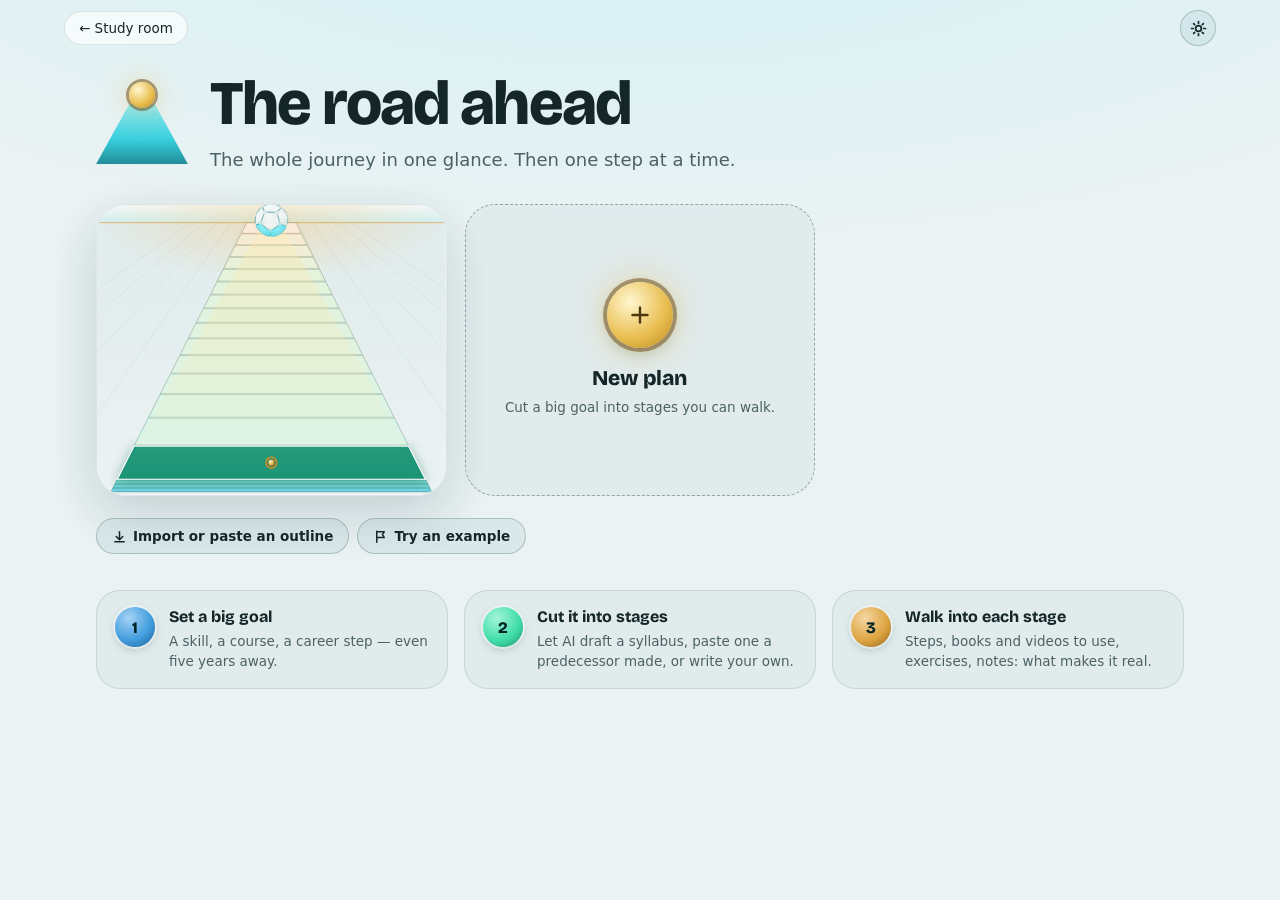
==== commit 8d0ab72b: "Background follows the system (or light / dark); nine harmonious plan colours; compact list; "next u" ====
--- a/plan.html
+++ b/plan.html
@@ -3,8 +3,8 @@
 <head>
 <meta charset="utf-8">
 <meta name="viewport" content="width=device-width, initial-scale=1, viewport-fit=cover">
-<meta name="color-scheme" content="dark">
-<meta name="theme-color" content="#070b16">
+<meta name="color-scheme" content="light dark">
+<script src="js/theme.js"></script>
 <title data-i18n="pl.title">The road ahead</title>
 <link rel="icon" href="icon.svg" type="image/svg+xml">
 <!-- Web fonts are optional: if they can’t load (e.g. Google is blocked), system fonts are used and the page doesn’t stall -->
@@ -17,6 +17,7 @@
 <header class="pl-top">
   <a class="pl-back" id="plBack" href="index.html" data-i18n="pl.back"></a>
   <nav class="pl-crumb" id="plCrumb" data-i18n-aria-label="pl.crumb"></nav>
+  <button class="pl-btn icon pl-theme" id="plTheme" type="button" aria-haspopup="menu" aria-expanded="false" data-i18n-aria-label="set.theme" data-i18n-title="set.theme"></button>
 </header>
 
 <main class="pl-main" id="plMain"></main>
@@ -38,6 +39,7 @@
 <script src="js/profiles.js"></script>
 <script src="js/dodeca.js"></script>
 <script src="js/countdown.js"></script>
+<script src="js/plan-color.js"></script>
 <script src="js/plan-data.js"></script>
 <script src="js/plan-ai.js"></script>
 <script src="js/plan-road.js"></script>
--- a/css/plan.css
+++ b/css/plan.css
@@ -1,32 +1,82 @@
-/* The road ahead (plan.html). The same family as the universe page and the future road: a night sky, colour that lives only where you are looking, a gold coin for "you" and "done",
- * and big numbers. Always dark, tinted by the plan's own hue (--h). Three views share this file: the plans (pl-home...), one plan (v-plan: a road scene and a list panel) and one stage (pl-s...). */
-@property --h { syntax: '<number>'; inherits: true; initial-value: 215; }
+/* The road ahead (plan.html). The same family as the universe page and the future road: colour that lives only where you are looking, a gold coin for "you" and "done",
+ * and big numbers. Light or dark (js/theme.js puts html[data-scheme="light|dark"] on the page, from the person's choice or from the system). Both are the study room's own
+ * neutral paper / ink with only a faint tint of the plan's hue (--h), so a plan page looks like the rest of the app. The hue itself shows in small things: the lit stage,
+ * the number coins, the road. Three views share this file: the plans (pl-home...), one plan (v-plan: a road scene and a list panel) and one stage (pl-s...).
+ * Tokens come in pairs: the first block is light, the second is dark. Numbers written as "70% 8% / .55" are the tail of an hsl() whose hue is the stage's own (--th). */
+@property --h { syntax: '<number>'; inherits: true; initial-value: 185; }
 :root {
-  --h: 215;
+  --h: 185;
   transition: --h .6s ease;
-  --night: hsl(var(--h) 56% 5.5%);
-  --bg: var(--night);
-  --fg: hsl(var(--h) 50% 96%);
-  --muted: hsl(var(--h) 26% 79%);
-  --faint: hsl(var(--h) 20% 64%);
-  --line: hsl(var(--h) 90% 90% / .15);
-  --line2: hsl(var(--h) 90% 90% / .3);
-  --glass: hsl(var(--h) 52% 12% / .66);
-  --panel: hsl(var(--h) 52% 12% / .66);
-  --pop: hsl(var(--h) 48% 10%);
-  --soft: hsl(var(--h) 90% 90% / .08);
-  --accent: hsl(var(--h) 92% 76%);
-  --accent-fg: hsl(var(--h) 70% 8%);
-  --good: hsl(152 66% 62%); --warn: hsl(40 96% 64%); --bad: hsl(3 90% 72%);
-  --gold: #e9bd4f; --gold-hi: #fff7cf; --gold-lo: #b98a22;
-  --coin: radial-gradient(circle at 35% 30%, #fff7cf, #e9bd4f 58%, #b98a22);
-  --shadow: hsl(0 0% 0% / .55);
   --pw: clamp(380px, 33vw, 450px);
   --f-cjk: "PingFang SC", "Hiragino Sans GB", "Microsoft YaHei", "Noto Sans SC";
   --f-sans: "Bricolage Grotesque", var(--f-cjk), system-ui, sans-serif;
   --f-mono: "DM Mono", ui-monospace, SFMono-Regular, Menlo, Consolas, var(--f-cjk), monospace;
   --f-body: system-ui, -apple-system, var(--f-cjk), sans-serif;
   --f-head: var(--f-sans);
+  /* ---- light ---- */
+  --bg: hsl(var(--h) 24% 94%); --bg96: hsl(var(--h) 24% 94% / .96); --bg0: hsl(var(--h) 24% 94% / 0);
+  --sky-glow: hsl(var(--h) 80% 90% / .8); --sel: hsl(var(--h) 80% 70% / .4);
+  --fg: hsl(var(--h) 30% 12%); --muted: hsl(var(--h) 14% 34%); --faint: hsl(var(--h) 12% 40%);
+  --line: hsl(var(--h) 26% 32% / .16); --line2: hsl(var(--h) 26% 32% / .3); --line3: hsl(var(--h) 26% 32% / .5);
+  --glass: hsl(var(--h) 40% 99% / .8); --glass-hi: hsl(var(--h) 40% 100%); --pop: hsl(var(--h) 40% 99%);
+  --sheet: hsl(var(--h) 40% 99%); --sheet0: hsl(var(--h) 40% 99% / 0);
+  --soft: hsl(var(--h) 36% 36% / .08); --hover: hsl(var(--h) 36% 36% / .13);
+  --wash: hsl(var(--h) 36% 36% / .05); --wash2: hsl(var(--h) 36% 36% / .09);
+  --field: hsl(var(--h) 40% 100% / .85); --track: hsl(var(--h) 30% 30% / .14);
+  --card0: hsl(var(--h) 40% 100%); --card1: hsl(var(--h) 36% 98%); --edge: hsl(0 0% 100% / .8);
+  --accent: hsl(var(--h) 60% 31%); --accent-hi: hsl(var(--h) 60% 38%); --accent-fg: hsl(var(--h) 40% 98%); --accent-ink: hsl(var(--h) 60% 26%); --accent-glow: hsl(var(--h) 60% 36% / .22);
+  --good: hsl(152 68% 24%); --warn: hsl(30 92% 30%); --bad: hsl(3 72% 42%);
+  --warn-bg: hsl(40 100% 55% / .16); --warn-line: hsl(34 90% 40% / .5);
+  --vd-g-bg: hsl(152 55% 40% / .16); --vd-g-fg: hsl(152 70% 22%);
+  --vd-y-bg: hsl(40 90% 50% / .2); --vd-y-fg: hsl(32 90% 24%);
+  --vd-r-bg: hsl(3 80% 55% / .14); --vd-r-fg: hsl(3 70% 38%);
+  --gold: #e9bd4f; --gold-hi: #fff7cf; --gold-lo: #b98a22;
+  --coin: radial-gradient(circle at 35% 30%, #fff7cf, #e9bd4f 58%, #b98a22);
+  --focus: #a9770b; --gold-ring: #c58a0a; --coin-ring: hsl(36 60% 28% / .55); --coin-glow: rgba(240, 180, 60, .5);
+  --here: #8a5d00; --here-ring: hsl(38 90% 40% / .8); --here-ring2: hsl(38 90% 40% / .22); --here-glow: hsl(40 100% 50% / .16);
+  --rim: hsl(38 90% 42%); --arrow: #b8830a;
+  --prog: linear-gradient(90deg, #f2bd3a, #ee8a3c);
+  --shadow: hsl(var(--h) 40% 22% / .22); --shadow-sm: hsl(var(--h) 40% 22% / .1); --shadow-lg: hsl(var(--h) 40% 18% / .3);
+  --toast-bg: hsl(var(--h) 32% 14%); --toast-fg: hsl(var(--h) 30% 96%); --scrim: hsl(var(--h) 30% 10% / .45);
+  --halo: hsl(0 0% 100% / .85); --tick: hsl(var(--h) 30% 30% / .5); --tick2: hsl(var(--h) 30% 25% / .8);
+  --mark: hsl(var(--h) 40% 14%); --mark-glow: hsl(0 0% 100% / .9);
+  --slab-sh: 50% 30% / .3; --slab-sh-lg: 50% 30% / .32; --slab-glow: 80% 60% / .1;
+  --cn: 60% 50% / .7; --cb: 45% 40% / .6; --cnt-bg: 60% 50% / .14; --cnt-fg: 70% 24%;
+  --rb: 52% 58% / .55; --rb-hi: 70% 48%; --cur: 76% 46%; --cur-glow: 70% 34% / .5;
+  --day-a: 72% 60%; --day-b: 70% 44%;
+  --ph-bg: 70% 55% / .2; --ph-bg2: 70% 55% / .04; --ph-line: 50% 45% / .28;
+  color-scheme: light;
+}
+:root[data-scheme="dark"] {
+  --bg: hsl(var(--h) 20% 9%); --bg96: hsl(var(--h) 20% 9% / .96); --bg0: hsl(var(--h) 20% 9% / 0);
+  --sky-glow: hsl(var(--h) 36% 19% / .8); --sel: hsl(var(--h) 80% 60% / .45);
+  --fg: hsl(var(--h) 25% 93%); --muted: hsl(var(--h) 14% 72%); --faint: hsl(var(--h) 11% 62%);
+  --line: hsl(var(--h) 40% 90% / .13); --line2: hsl(var(--h) 40% 90% / .26); --line3: hsl(var(--h) 40% 90% / .5);
+  --glass: hsl(var(--h) 22% 13% / .72); --glass-hi: hsl(var(--h) 22% 20% / .9); --pop: hsl(var(--h) 20% 14%);
+  --sheet: hsl(var(--h) 22% 12%); --sheet0: hsl(var(--h) 22% 12% / 0);
+  --soft: hsl(var(--h) 40% 90% / .08); --hover: hsl(var(--h) 40% 90% / .14);
+  --wash: hsl(var(--h) 40% 90% / .05); --wash2: hsl(var(--h) 40% 90% / .09);
+  --field: hsl(var(--h) 30% 5% / .5); --track: hsl(0 0% 100% / .13);
+  --card0: hsl(var(--h) 22% 14%); --card1: hsl(var(--h) 24% 10.5%); --edge: hsl(0 0% 100% / .07);
+  --accent: hsl(var(--h) 74% 70%); --accent-hi: hsl(var(--h) 80% 76%); --accent-fg: hsl(var(--h) 60% 9%); --accent-ink: hsl(var(--h) 74% 74%); --accent-glow: hsl(var(--h) 80% 60% / .22);
+  --good: hsl(152 66% 62%); --warn: hsl(40 96% 64%); --bad: hsl(3 90% 72%);
+  --warn-bg: hsl(40 96% 60% / .1); --warn-line: hsl(40 96% 64% / .6);
+  --vd-g-bg: hsl(152 60% 40% / .3); --vd-g-fg: hsl(152 85% 82%);
+  --vd-y-bg: hsl(40 90% 50% / .28); --vd-y-fg: hsl(42 100% 80%);
+  --vd-r-bg: hsl(3 80% 55% / .3); --vd-r-fg: hsl(3 100% 86%);
+  --focus: #e9bd4f; --gold-ring: #e9bd4f; --coin-ring: hsl(0 0% 100% / .55); --coin-glow: rgba(255, 210, 110, .7);
+  --here: #fff7cf; --here-ring: hsl(45 95% 72% / .75); --here-ring2: hsl(45 95% 72% / .25); --here-glow: hsl(45 100% 70% / .16);
+  --rim: #fff7cf; --arrow: #e9bd4f;
+  --prog: linear-gradient(90deg, #ffe08a, #ff9a62);
+  --shadow: hsl(0 0% 0% / .55); --shadow-sm: hsl(0 0% 0% / .28); --shadow-lg: hsl(0 0% 0% / .65);
+  --toast-bg: hsl(var(--h) 40% 96%); --toast-fg: hsl(var(--h) 60% 8%); --scrim: hsl(var(--h) 30% 4% / .7);
+  --halo: hsl(var(--h) 40% 4% / .85); --tick: hsl(var(--h) 80% 88% / .55); --tick2: hsl(var(--h) 90% 92% / .85);
+  --mark: #fff; --mark-glow: hsl(0 0% 100% / .8);
+  --slab-sh: 70% 8% / .55; --slab-sh-lg: 70% 5% / .65; --slab-glow: 80% 50% / .12;
+  --cn: 85% 66% / .85; --cb: 85% 80% / .65; --cnt-bg: 80% 60% / .22; --cnt-fg: 100% 90%;
+  --rb: 62% 44% / .6; --rb-hi: 85% 66%; --cur: 92% 66%; --cur-glow: 100% 70% / .8;
+  --day-a: 95% 74%; --day-b: 85% 50%;
+  --ph-bg: 70% 46% / .34; --ph-bg2: 70% 46% / .05; --ph-line: 80% 72% / .24;
   color-scheme: dark;
 }
 :root:lang(zh-TW) { --f-cjk: "PingFang TC", "Microsoft JhengHei", "Noto Sans TC"; }
@@ -34,49 +84,54 @@
 :root:lang(ko) { --f-cjk: "Apple SD Gothic Neo", "Malgun Gothic", "Noto Sans KR"; }
 * { box-sizing: border-box; }
 [hidden] { display: none !important; }
-html { -webkit-text-size-adjust: 100%; scroll-behavior: auto; background: var(--night); }
-body.pl { margin: 0; background: var(--night); color: var(--fg); font: 15px/1.55 var(--f-body); min-height: 100vh; min-height: 100dvh; padding-bottom: env(safe-area-inset-bottom); position: relative; }
+html { -webkit-text-size-adjust: 100%; scroll-behavior: auto; background: var(--bg); }
+body.pl { margin: 0; background: var(--bg); color: var(--fg); font: 15px/1.55 var(--f-body); min-height: 100vh; min-height: 100dvh; padding-bottom: env(safe-area-inset-bottom); position: relative; }
 .pl a { color: inherit; }
 .pl h1, .pl h2, .pl h3 { font-family: var(--f-head); margin: 0; line-height: 1.2; }
-.pl ::selection { background: hsl(var(--h) 90% 70% / .45); }
+.pl ::selection { background: var(--sel); }
 .pl-main, .pl-top { position: relative; z-index: 2; }
 
-/* ---- the night sky behind the plans and the stage pages (the road scene draws its own) ---- */
+/* ---- the sky behind the plans and the stage pages: stars at night, a soft wash of the plan's hue by day (the road scene draws its own) ---- */
 .pl-sky { position: fixed; inset: 0; z-index: 0; pointer-events: none; overflow: hidden;
-  background: radial-gradient(120% 70% at 50% -12%, hsl(calc(var(--h) + 24) 70% 21% / .8), transparent 62%), radial-gradient(60% 42% at 94% 16%, hsl(calc(var(--h) + 60) 70% 30% / .2), transparent 70%), radial-gradient(70% 50% at 4% 82%, hsl(calc(var(--h) - 34) 70% 28% / .2), transparent 70%), var(--night); }
+  background: radial-gradient(120% 64% at 50% -14%, var(--sky-glow), transparent 64%), var(--bg); }
 .pl-sky i, .pl-sky b { position: absolute; left: 0; top: 0; width: 1px; height: 1px; border-radius: 50%; }
 .pl-sky i { box-shadow: 45.2vw 56.0vh 0 0.0px rgba(255,255,255,0.76),50.8vw 58.7vh 0 0.0px rgba(255,255,255,0.35),63.0vw 79.3vh 0 0.0px rgba(255,255,255,0.30),9.1vw 81.0vh 0 0.5px rgba(255,255,255,0.63),98.2vw 96.5vh 0 0.0px rgba(255,255,255,0.61),15.7vw 1.5vh 0 0.5px rgba(255,255,255,0.54),19.0vw 24.2vh 0 0.0px rgba(255,255,255,0.27),44.1vw 84.2vh 0 0.0px rgba(255,255,255,0.54),50.0vw 66.2vh 0 0.0px rgba(255,255,255,0.50),99.8vw 99.6vh 0 0.0px rgba(255,255,255,0.71),31.5vw 23.0vh 0 0.5px rgba(255,255,255,0.41),76.6vw 40.0vh 0 0.0px rgba(255,255,255,0.72),95.8vw 84.7vh 0 0.0px rgba(255,255,255,0.25),91.0vw 47.0vh 0 0.0px rgba(255,255,255,0.79),7.3vw 62.9vh 0 0.0px rgba(255,255,255,0.68),8.7vw 33.3vh 0 0.0px rgba(255,255,255,0.78),11.8vw 24.6vh 0 0.5px rgba(255,255,255,0.31),79.7vw 17.8vh 0 0.0px rgba(255,255,255,0.56),19.1vw 73.2vh 0 0.0px rgba(255,255,255,0.32),11.7vw 42.1vh 0 0.0px rgba(255,255,255,0.37),97.1vw 80.3vh 0 0.0px rgba(255,255,255,0.42),21.1vw 39.4vh 0 0.0px rgba(255,255,255,0.72),10.0vw 98.9vh 0 0.0px rgba(255,255,255,0.37),77.3vw 32.9vh 0 0.5px rgba(255,255,255,0.41),9.0vw 58.3vh 0 0.0px rgba(255,255,255,0.38),37.2vw 45.3vh 0 0.0px rgba(255,255,255,0.78),57.5vw 86.7vh 0 0.0px rgba(255,255,255,0.35),90.8vw 81.8vh 0 0.0px rgba(255,255,255,0.39),73.9vw 94.0vh 0 0.0px rgba(255,255,255,0.36),88.2vw 60.4vh 0 0.5px rgba(255,255,255,0.48),3.9vw 96.3vh 0 0.0px rgba(255,255,255,0.38),25.7vw 82.4vh 0 0.0px rgba(255,255,255,0.58),17.5vw 72.0vh 0 0.0px rgba(255,255,255,0.29),55.9vw 85.2vh 0 0.0px rgba(255,255,255,0.59),91.7vw 20.4vh 0 0.0px rgba(255,255,255,0.26),44.6vw 6.0vh 0 0.0px rgba(255,255,255,0.35),57.2vw 13.2vh 0 0.0px rgba(255,255,255,0.45),98.0vw 65.7vh 0 0.0px rgba(255,255,255,0.63),14.0vw 3.5vh 0 0.0px rgba(255,255,255,0.26),70.1vw 96.3vh 0 0.0px rgba(255,255,255,0.26),48.2vw 73.0vh 0 0.0px rgba(255,255,255,0.43),7.5vw 54.6vh 0 0.0px rgba(255,255,255,0.66),73.7vw 70.4vh 0 0.0px rgba(255,255,255,0.69),35.2vw 68.5vh 0 0.0px rgba(255,255,255,0.75),41.7vw 79.1vh 0 0.0px rgba(255,255,255,0.72),62.5vw 38.2vh 0 0.0px rgba(255,255,255,0.57),8.0vw 63.9vh 0 0.0px rgba(255,255,255,0.80),72.8vw 38.8vh 0 0.0px rgba(255,255,255,0.65),44.1vw 83.8vh 0 0.0px rgba(255,255,255,0.30),3.0vw 60.1vh 0 0.0px rgba(255,255,255,0.51),69.8vw 49.7vh 0 0.0px rgba(255,255,255,0.59),25.6vw 1.1vh 0 0.0px rgba(255,255,255,0.42),20.3vw 17.0vh 0 0.0px rgba(255,255,255,0.75),44.2vw 89.2vh 0 0.0px rgba(255,255,255,0.43),19.9vw 43.1vh 0 0.0px rgba(255,255,255,0.69),88.0vw 38.4vh 0 0.0px rgba(255,255,255,0.57),13.6vw 49.6vh 0 0.0px rgba(255,255,255,0.71),71.1vw 95.0vh 0 0.0px rgba(255,255,255,0.40),45.1vw 27.5vh 0 0.0px rgba(255,255,255,0.37),62.6vw 49.4vh 0 0.0px rgba(255,255,255,0.42),98.2vw 45.2vh 0 0.5px rgba(255,255,255,0.29),87.3vw 4.1vh 0 0.0px rgba(255,255,255,0.64),30.9vw 79.2vh 0 0.5px rgba(255,255,255,0.26),45.5vw 2.5vh 0 0.0px rgba(255,255,255,0.71),14.1vw 4.7vh 0 0.0px rgba(255,255,255,0.60),63.0vw 65.5vh 0 0.0px rgba(255,255,255,0.69),68.4vw 19.9vh 0 0.0px rgba(255,255,255,0.51),1.1vw 47.2vh 0 0.0px rgba(255,255,255,0.64),27.2vw 34.6vh 0 0.0px rgba(255,255,255,0.63),61.4vw 75.6vh 0 0.0px rgba(255,255,255,0.47),90.6vw 8.7vh 0 0.0px rgba(255,255,255,0.76),13.0vw 45.4vh 0 0.0px rgba(255,255,255,0.59),37.7vw 56.9vh 0 0.0px rgba(255,255,255,0.73),94.4vw 46.4vh 0 0.0px rgba(255,255,255,0.61),72.2vw 81.8vh 0 0.0px rgba(255,255,255,0.60),21.3vw 90.0vh 0 0.0px rgba(255,255,255,0.79),53.7vw 79.1vh 0 0.0px rgba(255,255,255,0.43),85.6vw 34.9vh 0 0.0px rgba(255,255,255,0.30),55.0vw 76.8vh 0 0.5px rgba(255,255,255,0.52),80.9vw 6.4vh 0 0.0px rgba(255,255,255,0.69),33.5vw 78.8vh 0 0.5px rgba(255,255,255,0.33),51.7vw 72.4vh 0 0.0px rgba(255,255,255,0.71),94.6vw 49.3vh 0 0.5px rgba(255,255,255,0.77),22.1vw 52.7vh 0 0.0px rgba(255,255,255,0.41),63.9vw 52.3vh 0 0.0px rgba(255,255,255,0.71),31.2vw 38.1vh 0 0.0px rgba(255,255,255,0.71),20.8vw 85.1vh 0 0.0px rgba(255,255,255,0.78),57.3vw 20.1vh 0 0.0px rgba(255,255,255,0.54),60.5vw 2.8vh 0 0.0px rgba(255,255,255,0.78),40.1vw 80.1vh 0 0.0px rgba(255,255,255,0.56),69.1vw 6.6vh 0 0.0px rgba(255,255,255,0.55),95.7vw 92.3vh 0 0.0px rgba(255,255,255,0.40),12.7vw 43.4vh 0 0.0px rgba(255,255,255,0.70),47.7vw 31.7vh 0 0.0px rgba(255,255,255,0.36),92.5vw 12.9vh 0 0.5px rgba(255,255,255,0.68),19.4vw 22.7vh 0 0.0px rgba(255,255,255,0.63),35.5vw 62.0vh 0 0.0px rgba(255,255,255,0.31),12.3vw 51.0vh 0 0.0px rgba(255,255,255,0.39),53.0vw 43.7vh 0 0.0px rgba(255,255,255,0.46),52.9vw 16.0vh 0 0.0px rgba(255,255,255,0.36),63.8vw 53.0vh 0 0.0px rgba(255,255,255,0.72),85.7vw 23.3vh 0 0.0px rgba(255,255,255,0.66),90.3vw 31.6vh 0 0.0px rgba(255,255,255,0.42),21.8vw 99.8vh 0 0.5px rgba(255,255,255,0.74),23.9vw 72.7vh 0 0.5px rgba(255,255,255,0.39),83.2vw 42.2vh 0 0.5px rgba(255,255,255,0.68),40.3vw 68.5vh 0 0.0px rgba(255,255,255,0.26),68.2vw 91.1vh 0 0.5px rgba(255,255,255,0.78),50.6vw 75.8vh 0 0.0px rgba(255,255,255,0.53),18.9vw 7.1vh 0 0.5px rgba(255,255,255,0.31); }
 .pl-sky b { box-shadow: 55.2vw 51.5vh 0 0.5px rgba(255,255,255,0.76),18.5vw 20.4vh 0 0.0px rgba(255,255,255,0.88),92.7vw 9.5vh 0 0.0px rgba(255,255,255,0.53),46.2vw 76.5vh 0 0.0px rgba(255,255,255,0.65),51.5vw 43.0vh 0 0.5px rgba(255,255,255,0.77),70.1vw 84.4vh 0 0.0px rgba(255,255,255,0.58),73.9vw 40.5vh 0 0.5px rgba(255,255,255,0.59),51.3vw 1.5vh 0 0.0px rgba(255,255,255,0.90),70.5vw 86.1vh 0 0.0px rgba(255,255,255,0.78),60.0vw 50.4vh 0 0.0px rgba(255,255,255,0.94),25.8vw 91.1vh 0 0.0px rgba(255,255,255,0.83),81.5vw 40.6vh 0 0.0px rgba(255,255,255,0.90),69.5vw 76.7vh 0 0.0px rgba(255,255,255,0.84),72.3vw 7.1vh 0 0.0px rgba(255,255,255,0.65),1.1vw 35.6vh 0 0.0px rgba(255,255,255,0.79),23.2vw 94.5vh 0 0.0px rgba(255,255,255,0.80),66.0vw 57.0vh 0 0.0px rgba(255,255,255,0.74),100.0vw 64.2vh 0 0.0px rgba(255,255,255,0.82),98.0vw 2.3vh 0 0.0px rgba(255,255,255,0.78),25.7vw 40.2vh 0 0.5px rgba(255,255,255,0.52),37.6vw 9.8vh 0 0.0px rgba(255,255,255,0.61),55.0vw 50.8vh 0 0.0px rgba(255,255,255,0.94),99.5vw 63.8vh 0 0.5px rgba(255,255,255,0.86),59.8vw 75.9vh 0 0.0px rgba(255,255,255,0.52),16.0vw 47.2vh 0 0.0px rgba(255,255,255,0.58),61.1vw 5.9vh 0 0.0px rgba(255,255,255,0.93),52.7vw 59.8vh 0 0.0px rgba(255,255,255,0.66),65.5vw 56.1vh 0 0.0px rgba(255,255,255,0.63),29.6vw 1.4vh 0 0.5px rgba(255,255,255,0.61),15.7vw 75.5vh 0 0.0px rgba(255,255,255,0.68),74.8vw 5.0vh 0 0.0px rgba(255,255,255,0.94),7.4vw 90.6vh 0 0.0px rgba(255,255,255,0.69),97.3vw 24.4vh 0 0.0px rgba(255,255,255,0.74),72.3vw 46.8vh 0 0.0px rgba(255,255,255,0.94),60.4vw 11.5vh 0 0.0px rgba(255,255,255,0.78),20.4vw 5.2vh 0 0.5px rgba(255,255,255,0.74),44.3vw 66.8vh 0 0.0px rgba(255,255,255,0.70),58.2vw 42.0vh 0 0.0px rgba(255,255,255,0.85),99.8vw 95.3vh 0 0.5px rgba(255,255,255,0.83),11.4vw 89.3vh 0 0.0px rgba(255,255,255,0.85),35.9vw 27.2vh 0 0.0px rgba(255,255,255,0.81),59.2vw 63.3vh 0 0.5px rgba(255,255,255,0.84),24.9vw 98.0vh 0 0.0px rgba(255,255,255,0.91),4.0vw 6.1vh 0 0.0px rgba(255,255,255,0.62),62.3vw 10.2vh 0 0.5px rgba(255,255,255,0.74),8.6vw 67.6vh 0 0.0px rgba(255,255,255,0.75); animation: pl-twinkle 5s ease-in-out infinite; }
 @keyframes pl-twinkle { 0%, 100% { opacity: .15; } 50% { opacity: 1; } }
 body.v-plan .pl-sky { display: none; }
+:root:not([data-scheme="dark"]) .pl-sky i, :root:not([data-scheme="dark"]) .pl-sky b { display: none; }
 
 /* ---- the top bar ---- */
 .pl-top { position: sticky; top: 0; z-index: 30; display: flex; align-items: center; gap: 8px; max-width: 1180px; margin: 0 auto; pointer-events: none;
   padding: max(10px, env(safe-area-inset-top)) max(14px, env(safe-area-inset-right)) 8px max(14px, env(safe-area-inset-left)); }
 .pl-top > * { pointer-events: auto; }
-.pl-top::before { content: ""; position: absolute; z-index: -1; left: 50%; top: 0; width: 100vw; height: calc(100% + 62px); transform: translateX(-50%); pointer-events: none; opacity: 0; transition: opacity .2s; background: linear-gradient(180deg, hsl(var(--h) 56% 5.5% / .96) 74%, hsl(var(--h) 56% 5.5% / 0)); }
+.pl-top::before { content: ""; position: absolute; z-index: -1; left: 50%; top: 0; width: 100vw; height: calc(100% + 62px); transform: translateX(-50%); pointer-events: none; opacity: 0; transition: opacity .2s; background: linear-gradient(180deg, var(--bg96) 74%, var(--bg0)); }
 body.scrolled .pl-top::before { opacity: 1; }
 body.v-plan .pl-top::before { display: none; }
 .pl-back, .pl-crumb { display: inline-flex; align-items: center; min-height: 34px; border-radius: 999px; border: 1px solid var(--line); background: var(--glass); backdrop-filter: blur(12px) saturate(1.2); -webkit-backdrop-filter: blur(12px) saturate(1.2); font-size: 13.5px; }
 .pl-back { color: var(--muted); text-decoration: none; padding: 0 14px; white-space: nowrap; flex: none; transition: color .15s, background .15s; }
-.pl-back:hover { color: var(--fg); background: hsl(var(--h) 60% 20% / .7); }
+.pl-back:hover { color: var(--fg); background: var(--glass-hi); }
 .pl-crumb { gap: 6px; min-width: 0; padding: 0 14px; color: var(--muted); }
 .pl-crumb:empty { display: none; }
-.pl-crumb a { text-decoration: none; white-space: nowrap; }
+.pl-theme { margin-left: auto; flex: none; background: var(--glass); backdrop-filter: blur(12px) saturate(1.2); -webkit-backdrop-filter: blur(12px) saturate(1.2); }
+.pl-menu .chosen { margin-left: auto; flex: none; color: var(--accent-ink); }
+.pl-crumb { overflow: hidden; }                                   /* a long plan or stage name must not push the page wider than the screen */
+.pl-crumb a { text-decoration: none; white-space: nowrap; flex: 0 1 auto; min-width: 0; overflow: hidden; text-overflow: ellipsis; }
+.pl-crumb a:first-child, .pl-crumb .sep { flex: none; }
 .pl-crumb a:hover { color: var(--fg); text-decoration: underline; }
 .pl-crumb .sep { opacity: .5; }
 .pl-crumb .cur { color: var(--fg); overflow: hidden; text-overflow: ellipsis; white-space: nowrap; min-width: 0; font-weight: 650; }
 .pl-main { max-width: 1180px; margin: 0 auto; padding: 4px max(16px, env(safe-area-inset-right)) 70px max(16px, env(safe-area-inset-left)); }
 
 /* ---- controls ---- */
-.pl-btn { appearance: none; display: inline-flex; align-items: center; justify-content: center; gap: 6px; min-height: 36px; padding: 0 15px; border-radius: 999px; border: 1px solid var(--line2); background: hsl(var(--h) 90% 90% / .08); color: var(--fg);
+.pl-btn { appearance: none; display: inline-flex; align-items: center; justify-content: center; gap: 6px; min-height: 36px; padding: 0 15px; border-radius: 999px; border: 1px solid var(--line2); background: var(--soft); color: var(--fg);
   font: 600 13.5px/1.1 var(--f-body); cursor: pointer; text-decoration: none; white-space: nowrap; transition: background .15s, border-color .15s, transform .12s, box-shadow .2s; }
-.pl-btn:hover { background: hsl(var(--h) 90% 90% / .15); border-color: hsl(var(--h) 90% 90% / .5); }
+.pl-btn:hover { background: var(--hover); border-color: var(--line3); }
 .pl-btn:active { transform: scale(.97); }
-.pl-btn.main { background: linear-gradient(120deg, hsl(var(--h) 92% 76%), hsl(calc(var(--h) + 34) 88% 70%)); color: var(--accent-fg); border-color: transparent; box-shadow: 0 4px 16px hsl(var(--h) 90% 60% / .35); }
-.pl-btn.main:hover { filter: brightness(1.08); }
+.pl-btn.main { background: var(--accent); color: var(--accent-fg); border-color: transparent; box-shadow: 0 4px 14px var(--accent-glow); }
+.pl-btn.main:hover { background: var(--accent-hi); }
 .pl-btn.ghost { background: transparent; border-color: transparent; }
-.pl-btn.ghost:hover { background: hsl(var(--h) 90% 90% / .1); }
+.pl-btn.ghost:hover { background: var(--soft); }
 .pl-btn.sm { min-height: 30px; padding: 0 12px; font-size: 12.5px; }
 .pl-btn.icon { width: 36px; padding: 0; }
 .pl-btn.sm.icon { width: 30px; }
@@ -84,12 +139,12 @@
 .pl-btn[disabled] { opacity: .45; cursor: default; }
 .pl-btn[aria-disabled="true"] { opacity: .4; pointer-events: none; }
 .pl-btn svg { flex: none; }
-.pl-btn:focus-visible, .pl-in:focus-visible, .pl-ta:focus-visible, .pl-sel:focus-visible, .pl-row a:focus-visible, .pl-n:focus-visible, .pl-card:focus-visible, .pl-chip:focus-visible, .pl-jc:focus-visible { outline: 2px solid var(--gold); outline-offset: 2px; }
-.pl-in, .pl-ta, .pl-sel { width: 100%; border: 1px solid var(--line2); background: hsl(var(--h) 60% 4% / .55); color: var(--fg); border-radius: 14px; padding: 9px 12px; font: 15px/1.45 var(--f-body); }
+.pl-btn:focus-visible, .pl-in:focus-visible, .pl-ta:focus-visible, .pl-sel:focus-visible, .pl-row a:focus-visible, .pl-n:focus-visible, .pl-card:focus-visible, .pl-chip:focus-visible, .pl-jc:focus-visible { outline: 2px solid var(--focus); outline-offset: 2px; }
+.pl-in, .pl-ta, .pl-sel { width: 100%; border: 1px solid var(--line2); background: var(--field); color: var(--fg); border-radius: 14px; padding: 9px 12px; font: 15px/1.45 var(--f-body); }
 .pl-ta { resize: vertical; min-height: 64px; }
 .pl-sel { appearance: auto; padding-right: 8px; }
 .pl-in::placeholder, .pl-ta::placeholder { color: var(--faint); opacity: .85; }
-.pl-in:focus, .pl-ta:focus, .pl-sel:focus { outline: 2px solid var(--gold); outline-offset: 0; border-color: transparent; }
+.pl-in:focus, .pl-ta:focus, .pl-sel:focus { outline: 2px solid var(--focus); outline-offset: 0; border-color: transparent; }
 .pl-lbl { display: block; font-size: 12.5px; font-weight: 600; color: var(--muted); margin: 0 0 5px; letter-spacing: .01em; }
 .pl-f { margin: 0 0 12px; }
 .pl-f2 { display: grid; grid-template-columns: 1fr 1fr; gap: 10px; }
@@ -98,72 +153,107 @@
 .pl-chips { display: flex; flex-wrap: wrap; gap: 6px; margin-top: 8px; }
 .pl-chip { appearance: none; border: 1px solid var(--line2); background: transparent; color: var(--fg); border-radius: 999px; padding: 5px 12px; font: 600 12.5px/1.3 var(--f-body); cursor: pointer; transition: background .15s; }
 .pl-chip:hover { background: var(--soft); }
-.pl-chip[aria-pressed="true"] { background: linear-gradient(120deg, hsl(var(--h) 92% 76%), hsl(calc(var(--h) + 34) 88% 70%)); color: var(--accent-fg); border-color: transparent; }
-.pl-seg { display: inline-flex; border-radius: 999px; padding: 4px; background: hsl(0 0% 100% / .07); gap: 2px; flex-wrap: wrap; }
+.pl-chip[aria-pressed="true"] { background: var(--accent); color: var(--accent-fg); border-color: transparent; }
+.pl-sw { appearance: none; flex: none; width: 30px; height: 30px; padding: 0; border: 0; border-radius: 50%; cursor: pointer; background: var(--sw); box-shadow: inset 0 0 0 1px hsl(0 0% 0% / .14); transition: transform .12s, box-shadow .15s; }
+.pl-sw:hover { transform: scale(1.1); }
+.pl-sw[aria-pressed="true"] { box-shadow: 0 0 0 2px var(--pop), 0 0 0 4.5px var(--fg); }
+.pl-sw:focus-visible { outline: 2px solid var(--focus); outline-offset: 4px; }
+.pl-seg { display: inline-flex; border-radius: 999px; padding: 4px; background: var(--soft); gap: 2px; flex-wrap: wrap; }
 .pl-seg button { appearance: none; border: 0; background: transparent; color: var(--muted); border-radius: 999px; padding: 6px 14px; font: 600 13px/1.2 var(--f-body); cursor: pointer; transition: background .15s, color .15s; }
 .pl-seg button:hover { color: var(--fg); }
-.pl-seg button[aria-pressed="true"] { background: linear-gradient(120deg, hsl(var(--h) 92% 76%), hsl(calc(var(--h) + 34) 88% 70%)); color: var(--accent-fg); }
-.pl-seg button:focus-visible { outline: 2px solid var(--gold); outline-offset: 1px; }
-.pl-bar { height: 8px; border-radius: 8px; background: hsl(0 0% 100% / .13); overflow: hidden; }
-.pl-bar i { display: block; height: 100%; border-radius: 8px; background: linear-gradient(90deg, #ffe08a, #ff9a62); transition: width .4s; }
+.pl-seg button[aria-pressed="true"] { background: var(--accent); color: var(--accent-fg); }
+.pl-seg button:focus-visible { outline: 2px solid var(--focus); outline-offset: 1px; }
+.pl-bar { height: 8px; border-radius: 8px; background: var(--track); overflow: hidden; }
+.pl-bar i { display: block; height: 100%; border-radius: 8px; background: var(--prog); transition: width .4s; }
 
 .pl-toast { position: fixed; z-index: 90; left: 50%; bottom: max(18px, env(safe-area-inset-bottom)); transform: translateX(-50%); max-width: min(560px, calc(100vw - 24px)); display: flex; align-items: center; gap: 12px;
-  background: hsl(var(--h) 50% 96%); color: hsl(var(--h) 60% 8%); padding: 10px 18px; border-radius: 999px; font-size: 14px; font-weight: 550; box-shadow: 0 10px 34px hsl(0 0% 0% / .55), 0 0 0 1px hsl(var(--h) 90% 90% / .4); }
+  background: var(--toast-bg); color: var(--toast-fg); padding: 10px 18px; border-radius: 999px; font-size: 14px; font-weight: 550; box-shadow: 0 10px 34px var(--shadow), 0 0 0 1px var(--line2); }
 .pl-toast button { appearance: none; border: 0; background: transparent; color: inherit; font: 800 14px var(--f-body); text-decoration: underline; text-underline-offset: 3px; cursor: pointer; padding: 2px 4px; }
-.pl-dlg { border: 1px solid var(--line2); border-radius: 26px; padding: 0; width: min(580px, calc(100vw - 20px)); max-height: calc(100vh - 24px); max-height: calc(100dvh - 24px); background: hsl(var(--h) 48% 10%); color: var(--fg); box-shadow: 0 28px 80px hsl(0 0% 0% / .65); }
-.pl-dlg::backdrop { background: rgba(3, 5, 14, .72); backdrop-filter: blur(4px); }
+.pl-dlg { border: 1px solid var(--line2); border-radius: 26px; padding: 0; width: min(580px, calc(100vw - 20px)); max-height: calc(100vh - 24px); max-height: calc(100dvh - 24px); background: var(--pop); color: var(--fg); box-shadow: 0 28px 80px var(--shadow-lg); }
+.pl-dlg::backdrop { background: var(--scrim); backdrop-filter: blur(4px); }
 .pl-dlg form, .pl-dlg .pl-dbody { padding: 22px 22px 20px; }
 .pl-dlg h2 { font-size: 21px; margin-bottom: 6px; }
 .pl-dlg .pl-dsub { margin: 0 0 16px; color: var(--muted); font-size: 14px; }
 .pl-dlg .pl-dfoot { display: flex; gap: 8px; justify-content: flex-end; flex-wrap: wrap; margin-top: 16px; }
-.pl-menu { position: fixed; z-index: 70; min-width: 200px; max-width: min(300px, calc(100vw - 16px)); background: hsl(var(--h) 48% 12%); border: 1px solid var(--line2); border-radius: 18px; padding: 6px; box-shadow: 0 16px 48px hsl(0 0% 0% / .6); }
+.pl-menu { position: fixed; z-index: 70; min-width: 200px; max-width: min(300px, calc(100vw - 16px)); background: var(--pop); border: 1px solid var(--line2); border-radius: 18px; padding: 6px; box-shadow: 0 16px 48px var(--shadow-lg); }
 .pl-menu button, .pl-menu a { display: flex; width: 100%; align-items: center; gap: 9px; text-align: left; appearance: none; border: 0; background: transparent; color: var(--fg); text-decoration: none; padding: 10px 12px; border-radius: 12px; font: 500 14px/1.25 var(--f-body); cursor: pointer; }
-.pl-menu button:hover, .pl-menu a:hover, .pl-menu button:focus-visible, .pl-menu a:focus-visible { background: hsl(var(--h) 90% 90% / .12); outline: none; }
+.pl-menu button:hover, .pl-menu a:hover, .pl-menu button:focus-visible, .pl-menu a:focus-visible { background: var(--hover); outline: none; }
 .pl-menu button[disabled] { opacity: .4; cursor: default; }
 .pl-menu .danger { color: var(--bad); }
 .pl-menu hr { border: 0; border-top: 1px solid var(--line); margin: 5px 4px; }
-.pl-spin { display: inline-block; width: 15px; height: 15px; border-radius: 50%; border: 2px solid var(--line2); border-top-color: var(--gold); animation: pl-spin .8s linear infinite; vertical-align: -2px; }
+.pl-spin { display: inline-block; width: 15px; height: 15px; border-radius: 50%; border: 2px solid var(--line2); border-top-color: var(--accent); animation: pl-spin .8s linear infinite; vertical-align: -2px; }
 @keyframes pl-spin { to { transform: rotate(360deg); } }
-.pl-coin { display: inline-block; border-radius: 50%; background: var(--coin); box-shadow: 0 0 0 2px hsl(0 0% 100% / .55), 0 2px 6px rgb(0 0 0 / .4); }
-.pl-note { display: flex; align-items: center; gap: 10px 14px; flex-wrap: wrap; padding: 11px 15px; border-radius: 18px; background: hsl(var(--h) 90% 90% / .07); border: 1px solid var(--line); font-size: 14px; }
-.pl-note.warn { border-color: hsl(40 96% 64% / .6); background: hsl(40 96% 60% / .1); }
+.pl-coin { display: inline-block; border-radius: 50%; background: var(--coin); box-shadow: 0 0 0 2px var(--coin-ring), 0 2px 6px var(--shadow); }
+.pl-note { display: flex; align-items: center; gap: 10px 14px; flex-wrap: wrap; padding: 11px 15px; border-radius: 18px; background: var(--soft); border: 1px solid var(--line); font-size: 14px; }
+.pl-note.warn { border-color: var(--warn-line); background: var(--warn-bg); }
 .pl-note span { flex: 1 1 240px; }
 
-/* ================= the road (plan-road.js draws it as SVG; always a night scene) ================= */
+/* ================= the road (plan-road.js draws it as SVG): a pale morning haze by day, a night sky with stars after dark ================= */
 .pr { position: relative; width: 100%; height: 100%; overflow: hidden; }
 .pr-svg { display: block; width: 100%; height: 100%; touch-action: pan-y; user-select: none; -webkit-user-select: none; cursor: pointer; }
 .pr-svg.drag { cursor: grabbing; }
 .pr-die { position: absolute; left: 0; top: 0; width: 100%; pointer-events: none; }
-.pr-sky0 { stop-color: hsl(var(--h) 58% 4.5%); } .pr-sky1 { stop-color: hsl(calc(var(--h) + 26) 74% 25%); }
-.pr-gnd0 { stop-color: hsl(calc(var(--h) + 10) 48% 15%); } .pr-gnd1 { stop-color: hsl(var(--h) 60% 4.5%); }
-.pr-glow0 { stop-color: hsl(calc(var(--h) + 14) 100% 74% / .6); } .pr-glow1 { stop-color: hsl(calc(var(--h) + 14) 100% 74% / 0); }
-.pr-bloom0 { stop-color: hsl(calc(var(--h) + 24) 100% 68% / .5); } .pr-bloom1 { stop-color: hsl(calc(var(--h) + 24) 100% 68% / 0); }
-.pr-beam0 { stop-color: hsl(calc(var(--h) + 30) 100% 82% / .26); } .pr-beam1 { stop-color: hsl(calc(var(--h) + 30) 100% 82% / 0); }
-.pr-star { fill: #fff; opacity: .5; animation: pr-twinkle 4.5s ease-in-out infinite; }
-.pr-ray { stroke: hsl(var(--h) 70% 80% / .1); stroke-width: 1; }
-.pr-grid { stroke: hsl(var(--h) 70% 80% / .09); stroke-width: 1; }
-.pr-horizon { stroke: hsl(calc(var(--h) + 24) 100% 80% / .55); stroke-width: 1.2; }
-.pr-bed { fill: hsl(var(--h) 60% 4% / .55); stroke: hsl(var(--h) 90% 82% / .3); stroke-width: 1; pointer-events: none; }
-.pr-t { fill: hsl(var(--th, 215) 56% 25% / .95); stroke: hsl(var(--th, 215) 90% 74% / .4); stroke-width: .6; transition: fill .3s; }
-.pr-sh { fill: hsl(0 0% 100% / .13); pointer-events: none; }
-.pr-tg.done .pr-t { fill: hsl(var(--th, 215) 66% 42%); stroke: hsl(var(--th, 215) 100% 82% / .65); }
-.pr-tg.doing .pr-t { fill: hsl(var(--th, 215) 80% 58%); stroke: hsl(0 0% 100% / .9); stroke-width: 1.2; }
-.pr-tg.doing .pr-sh { fill: hsl(0 0% 100% / .24); }
-.pr-tg.here .pr-t { filter: drop-shadow(0 0 7px hsl(var(--th, 215) 100% 66% / .8)); }
-.pr-tg.foc .pr-t { stroke: var(--gold-hi); stroke-width: 1.8; }
-.pr-tx { fill: #fff; font-family: var(--f-body); font-weight: 650; pointer-events: none; paint-order: stroke; stroke: hsl(var(--h) 70% 4% / .6); stroke-width: 2.6px; stroke-linejoin: round; }
-.pr-tg.doing .pr-tx { fill: hsl(var(--th, 215) 80% 8%); stroke: hsl(0 0% 100% / .3); }
-.pr-tick { stroke: hsl(var(--h) 80% 88% / .55); stroke-width: 1; } .pr-tick.major { stroke-width: 1.6; stroke: hsl(var(--h) 90% 92% / .85); }
-.pr-ph { fill: var(--fg); font-family: var(--f-head); font-weight: 700; paint-order: stroke; stroke: hsl(var(--h) 60% 5% / .85); stroke-width: 3px; stroke-linejoin: round; }
-.pr-gt { fill: var(--fg); font-family: var(--f-head); font-weight: 800; paint-order: stroke; stroke: hsl(var(--h) 60% 5% / .8); stroke-width: 3px; stroke-linejoin: round; }
-.pr-gs { fill: var(--muted); font-family: var(--f-body); font-weight: 600; paint-order: stroke; stroke: hsl(var(--h) 60% 5% / .8); stroke-width: 3px; stroke-linejoin: round; }
-.pr-tm { fill: var(--muted); font-family: var(--f-body); font-weight: 600; font-variant-numeric: tabular-nums; paint-order: stroke; stroke: hsl(var(--h) 60% 5% / .85); stroke-width: 3px; stroke-linejoin: round; } .pr-tm.major { fill: var(--fg); font-weight: 750; }
-.pr-arrow { fill: var(--gold); }
-.pr-coin { fill: url(#prCoinG); stroke: hsl(0 0% 100% / .7); stroke-width: 1.6; }
-.pr-coinj { fill: hsl(var(--h) 60% 18%); }
-.pr-ping { fill: none; stroke: var(--gold-hi); stroke-width: 1.6; transform-box: fill-box; transform-origin: center; animation: pr-ping 1.9s ease-out infinite; }
+/* day */
+.pr-sky0 { stop-color: hsl(var(--h) 38% 97%); } .pr-sky1 { stop-color: hsl(var(--h) 56% 87%); }
+.pr-gnd0 { stop-color: hsl(var(--h) 24% 90%); } .pr-gnd1 { stop-color: hsl(var(--h) 22% 94%); }
+.pr-glow0 { stop-color: hsl(40 100% 70% / .55); } .pr-glow1 { stop-color: hsl(40 100% 70% / 0); }
+.pr-bloom0 { stop-color: hsl(36 100% 68% / .34); } .pr-bloom1 { stop-color: hsl(36 100% 68% / 0); }
+.pr-beam0 { stop-color: hsl(44 100% 82% / .4); } .pr-beam1 { stop-color: hsl(44 100% 82% / 0); }
+.pr-star { fill: #fff; opacity: .5; display: none; animation: pr-twinkle 4.5s ease-in-out infinite; }
+.pr-ray { stroke: hsl(var(--h) 40% 35% / .09); stroke-width: 1; }
+.pr-grid { stroke: hsl(var(--h) 40% 35% / .08); stroke-width: 1; }
+.pr-horizon { stroke: hsl(36 80% 48% / .5); stroke-width: 1.2; }
+.pr-bed { fill: hsl(var(--h) 30% 34% / .13); stroke: hsl(var(--h) 30% 34% / .28); stroke-width: 1; pointer-events: none; }
+.pr-t { fill: hsl(var(--th, 185) 48% 90%); stroke: hsl(var(--th, 185) 44% 42% / .5); stroke-width: .6; transition: fill .3s; }
+.pr-t { fill: oklch(.945 .035 var(--tk, 206)); stroke: oklch(.62 .08 var(--tk, 206) / .5); }
+.pr-sh { fill: hsl(0 0% 100% / .5); pointer-events: none; }
+.pr-tg.done .pr-t { fill: hsl(var(--th, 185) 54% 64%); stroke: hsl(var(--th, 185) 56% 30% / .6); }
+.pr-tg.done .pr-t { fill: oklch(.80 .10 var(--tk, 206)); stroke: oklch(.50 .09 var(--tk, 206) / .6); }
+.pr-tg.doing .pr-t { fill: hsl(var(--th, 185) 76% 36%); stroke: #fff; stroke-width: 1.2; }
+.pr-tg.doing .pr-t { fill: oklch(.54 .15 var(--tk, 206)); }
+.pr-tg.doing .pr-sh { fill: hsl(0 0% 100% / .18); }
+.pr-tg.here .pr-t { filter: drop-shadow(0 2px 6px hsl(var(--th, 185) 70% 30% / .45)); }
+.pr-tg.here .pr-t { filter: drop-shadow(0 2px 6px oklch(.42 .12 var(--tk, 206) / .45)); }
+.pr-tg.foc .pr-t { stroke: var(--rim); stroke-width: 1.8; }
+.pr-tx { fill: hsl(var(--h) 40% 14%); font-family: var(--f-body); font-weight: 650; pointer-events: none; paint-order: stroke; stroke: hsl(0 0% 100% / .55); stroke-width: 2.6px; stroke-linejoin: round; }
+.pr-tg.done .pr-tx { fill: hsl(var(--h) 50% 9%); }
+.pr-tg.doing .pr-tx { fill: #fff; stroke: hsl(var(--h) 60% 10% / .35); }
+.pr-tick { stroke: var(--tick); stroke-width: 1; } .pr-tick.major { stroke-width: 1.6; stroke: var(--tick2); }
+.pr-ph { fill: var(--fg); font-family: var(--f-head); font-weight: 700; paint-order: stroke; stroke: var(--halo); stroke-width: 3px; stroke-linejoin: round; }
+.pr-gt { fill: var(--fg); font-family: var(--f-head); font-weight: 800; paint-order: stroke; stroke: var(--halo); stroke-width: 3px; stroke-linejoin: round; }
+.pr-gs { fill: var(--muted); font-family: var(--f-body); font-weight: 600; paint-order: stroke; stroke: var(--halo); stroke-width: 3px; stroke-linejoin: round; }
+.pr-tm { fill: var(--muted); font-family: var(--f-body); font-weight: 600; font-variant-numeric: tabular-nums; paint-order: stroke; stroke: var(--halo); stroke-width: 3px; stroke-linejoin: round; } .pr-tm.major { fill: var(--fg); font-weight: 750; }
+.pr-arrow { fill: var(--arrow); }
+.pr-coin { fill: url(#prCoinG); stroke: var(--coin-ring); stroke-width: 1.6; }
+.pr-coinj { fill: hsl(var(--h) 40% 18%); }
+.pr-ping { fill: none; stroke: var(--rim); stroke-width: 1.6; transform-box: fill-box; transform-origin: center; animation: pr-ping 1.9s ease-out infinite; }
 @keyframes pr-ping { from { transform: scale(.7); opacity: .9; } to { transform: scale(2.6); opacity: 0; } }
 @keyframes pr-twinkle { 0%, 100% { opacity: .18; } 50% { opacity: .9; } }
+/* night: every rule above that names a colour has a twin here (the twins are the more specific, so they always win) */
+:root[data-scheme="dark"] .pr-sky0 { stop-color: hsl(var(--h) 34% 6%); } :root[data-scheme="dark"] .pr-sky1 { stop-color: hsl(var(--h) 38% 22%); }
+:root[data-scheme="dark"] .pr-gnd0 { stop-color: hsl(var(--h) 28% 15%); } :root[data-scheme="dark"] .pr-gnd1 { stop-color: hsl(var(--h) 30% 6%); }
+:root[data-scheme="dark"] .pr-glow0 { stop-color: hsl(40 100% 72% / .4); } :root[data-scheme="dark"] .pr-glow1 { stop-color: hsl(40 100% 72% / 0); }
+:root[data-scheme="dark"] .pr-bloom0 { stop-color: hsl(34 100% 66% / .26); } :root[data-scheme="dark"] .pr-bloom1 { stop-color: hsl(34 100% 66% / 0); }
+:root[data-scheme="dark"] .pr-beam0 { stop-color: hsl(44 100% 85% / .2); } :root[data-scheme="dark"] .pr-beam1 { stop-color: hsl(44 100% 85% / 0); }
+:root[data-scheme="dark"] .pr-star { display: inline; }
+:root[data-scheme="dark"] .pr-ray { stroke: hsl(var(--h) 60% 80% / .09); }
+:root[data-scheme="dark"] .pr-grid { stroke: hsl(var(--h) 60% 80% / .08); }
+:root[data-scheme="dark"] .pr-horizon { stroke: hsl(40 100% 80% / .5); }
+:root[data-scheme="dark"] .pr-bed { fill: hsl(var(--h) 30% 4% / .5); stroke: hsl(var(--h) 70% 85% / .28); }
+:root[data-scheme="dark"] .pr-t { fill: hsl(var(--th, 185) 34% 22% / .95); stroke: hsl(var(--th, 185) 80% 74% / .4); }
+:root[data-scheme="dark"] .pr-t { fill: oklch(.30 .05 var(--tk, 206) / .95); stroke: oklch(.80 .10 var(--tk, 206) / .4); }
+:root[data-scheme="dark"] .pr-sh { fill: hsl(0 0% 100% / .13); }
+:root[data-scheme="dark"] .pr-tg.done .pr-t { fill: hsl(var(--th, 185) 46% 38%); stroke: hsl(var(--th, 185) 90% 82% / .65); }
+:root[data-scheme="dark"] .pr-tg.done .pr-t { fill: oklch(.50 .09 var(--tk, 206)); stroke: oklch(.88 .08 var(--tk, 206) / .65); }
+:root[data-scheme="dark"] .pr-tg.doing .pr-t { fill: hsl(var(--th, 185) 62% 52%); stroke: hsl(0 0% 100% / .9); stroke-width: 1.2; }
+:root[data-scheme="dark"] .pr-tg.doing .pr-t { fill: oklch(.68 .13 var(--tk, 206)); }
+:root[data-scheme="dark"] .pr-tg.doing .pr-sh { fill: hsl(0 0% 100% / .24); }
+:root[data-scheme="dark"] .pr-tg.here .pr-t { filter: drop-shadow(0 0 6px hsl(var(--th, 185) 90% 60% / .5)); }
+:root[data-scheme="dark"] .pr-tg.here .pr-t { filter: drop-shadow(0 0 6px oklch(.68 .13 var(--tk, 206) / .5)); }
+:root[data-scheme="dark"] .pr-tx { fill: #fff; stroke: hsl(var(--h) 60% 4% / .6); }
+:root[data-scheme="dark"] .pr-tg.done .pr-tx { fill: #fff; }
+:root[data-scheme="dark"] .pr-tg.doing .pr-tx { fill: hsl(var(--h) 60% 8%); stroke: hsl(0 0% 100% / .3); }
+:root[data-scheme="dark"] .pr-coinj { fill: hsl(var(--h) 40% 18%); }
 
 /* ================= one plan: the road is the scene, the stages are a panel beside it (below it on a phone) ================= */
 body.v-plan { height: 100vh; height: 100dvh; overflow: hidden; }
@@ -176,16 +266,16 @@
 
 /* the gold knob: walk the whole journey */
 .pl-scrub { position: absolute; z-index: 6; left: max(22px, env(safe-area-inset-left)); right: calc(var(--pw) + 52px); bottom: 18px; }
-.pl-scrub .ends { display: flex; align-items: flex-end; justify-content: space-between; gap: 8px; margin: 0 6px 2px; font: 600 11.5px/1.2 var(--f-body); color: var(--muted); font-variant-numeric: tabular-nums; text-shadow: 0 1px 4px hsl(var(--h) 60% 4%); }
+.pl-scrub .ends { display: flex; align-items: flex-end; justify-content: space-between; gap: 8px; margin: 0 6px 2px; font: 600 11.5px/1.2 var(--f-body); color: var(--muted); font-variant-numeric: tabular-nums; text-shadow: 0 0 6px var(--halo), 0 1px 3px var(--halo); }
 .pl-scrub .ends span { white-space: nowrap; }
 .pl-scrub .trk { position: relative; height: 38px; margin: 0 14px; touch-action: none; cursor: pointer; outline: none; }
-.pl-scrub .bar { position: absolute; left: 0; right: 0; top: 50%; height: 10px; margin-top: -5px; border-radius: 10px; background: var(--seg, hsl(0 0% 100% / .2)); box-shadow: inset 0 0 0 1px hsl(0 0% 100% / .25), 0 0 20px hsl(var(--h) 90% 60% / .25); }
-.pl-scrub .mark { position: absolute; top: 50%; width: 3px; height: 20px; margin: -10px 0 0 -1.5px; border-radius: 3px; background: #fff; box-shadow: 0 0 8px hsl(0 0% 100% / .8); pointer-events: none; }
-.pl-scrub .knob { position: absolute; top: 50%; width: 30px; height: 30px; margin: -15px 0 0 -15px; border-radius: 50%; background: var(--coin); box-shadow: 0 0 0 3px hsl(0 0% 100% / .55), 0 0 18px rgba(255, 210, 110, .7), 0 3px 8px rgba(0, 0, 0, .5); pointer-events: none; transition: transform .15s; }
+.pl-scrub .bar { position: absolute; left: 0; right: 0; top: 50%; height: 10px; margin-top: -5px; border-radius: 10px; background: var(--seg, var(--track)); box-shadow: inset 0 0 0 1px var(--line2), 0 3px 18px var(--accent-glow); }
+.pl-scrub .mark { position: absolute; top: 50%; width: 3px; height: 20px; margin: -10px 0 0 -1.5px; border-radius: 3px; background: var(--mark); box-shadow: 0 0 8px var(--mark-glow); pointer-events: none; }
+.pl-scrub .knob { position: absolute; top: 50%; width: 30px; height: 30px; margin: -15px 0 0 -15px; border-radius: 50%; background: var(--coin); box-shadow: 0 0 0 3px var(--coin-ring), 0 0 18px var(--coin-glow), 0 3px 8px var(--shadow); pointer-events: none; transition: transform .15s; }
 .pl-scrub .knob::after { content: ""; position: absolute; left: 50%; top: 50%; width: 9px; height: 9px; margin: -4.5px 0 0 -4.5px; transform: rotate(45deg); background: hsl(var(--h) 60% 22%); border-radius: 1.5px; }
 .pl-scrub.drag .knob { transform: scale(1.18); }
-.pl-scrub .trk:focus-visible .knob { outline: 2px solid #fff; outline-offset: 3px; }
-.pl-scrub .tip { position: absolute; bottom: 100%; z-index: 2; transform: translate(-50%, -2px); max-width: min(280px, 60vw); padding: 7px 12px; border-radius: 14px; background: hsl(var(--h) 50% 96%); color: hsl(var(--h) 60% 8%); font-size: 12.5px; font-weight: 600; line-height: 1.3; box-shadow: 0 8px 24px rgb(0 0 0 / .5); pointer-events: none; opacity: 0; transition: opacity .15s; }
+.pl-scrub .trk:focus-visible .knob { outline: 2px solid var(--fg); outline-offset: 3px; }
+.pl-scrub .tip { position: absolute; bottom: 100%; z-index: 2; transform: translate(-50%, -2px); max-width: min(280px, 60vw); padding: 7px 12px; border-radius: 14px; background: var(--toast-bg); color: var(--toast-fg); font-size: 12.5px; font-weight: 600; line-height: 1.3; box-shadow: 0 8px 24px var(--shadow); pointer-events: none; opacity: 0; transition: opacity .15s; }
 .pl-scrub.drag .tip { opacity: 1; }
 .pl-scrub .tip small { display: block; font-weight: 500; opacity: .7; }
 .pl-scrub .tip b { font: 800 12.5px var(--f-head); }
@@ -193,13 +283,18 @@
 .pl-scrub .back[hidden] { display: none; }
 
 /* the panel */
-.pl-panel { position: absolute; z-index: 8; top: 62px; right: 16px; bottom: 16px; width: var(--pw); display: block; overflow-y: auto; overscroll-behavior: contain; scrollbar-width: thin; scrollbar-color: hsl(var(--h) 80% 80% / .3) transparent;
-  background: var(--glass); border: 1px solid var(--line); border-radius: 28px; backdrop-filter: blur(18px) saturate(1.3); -webkit-backdrop-filter: blur(18px) saturate(1.3); box-shadow: 0 20px 60px hsl(0 0% 0% / .4); }
+.pl-panel { position: absolute; z-index: 8; top: 62px; right: 16px; bottom: 16px; width: var(--pw); display: block; overflow-y: auto; overscroll-behavior: contain; scrollbar-width: thin; scrollbar-color: var(--line3) transparent;
+  background: var(--glass); border: 1px solid var(--line); border-radius: 28px; backdrop-filter: blur(18px) saturate(1.3); -webkit-backdrop-filter: blur(18px) saturate(1.3); box-shadow: 0 20px 60px var(--shadow); }
 .pl-handle { display: none; }
 .pl-phead { padding: 20px 20px 4px; display: grid; gap: 10px; }
 .pl-ptitle { font-size: clamp(24px, 2.4vw, 30px); font-weight: 800; letter-spacing: -.015em; line-height: 1.18; overflow-wrap: anywhere; }
 .pl-pmeta { margin: 0; color: var(--muted); font-size: 13.5px; }
 .pl-phead .cd { margin-top: 2px; }
+/* css/countdown.css is shared with the dark pages and paints a bright, glossy gradient (white writing on a light fill). Here the card wears the lit stage's deep colour: readable in either scheme, and quieter */
+body.pl .cd { background: linear-gradient(112deg, var(--sa, hsl(var(--ch) 60% 36%)), var(--sb, hsl(var(--ch) 60% 28%))); box-shadow: 0 8px 18px hsl(var(--ch) 50% 20% / .26), inset 0 0 0 1.5px hsl(0 0% 100% / .34), inset 0 2px 0 hsl(0 0% 100% / .24); }
+body.pl .cd::before { display: none; }
+body.pl .cd.cur { box-shadow: 0 0 0 3px hsl(var(--ch) 60% 62% / .45), 0 10px 22px hsl(var(--ch) 50% 20% / .32), inset 0 0 0 1.5px hsl(0 0% 100% / .44), inset 0 2px 0 hsl(0 0% 100% / .26); }
+body.pl .cd-t b, body.pl .cd-num { text-shadow: none; }
 .pl-pstat { display: flex; align-items: center; gap: 12px; }
 .pl-pstat .pl-bar { flex: 1; }
 .pl-pstat b { font: 800 14px var(--f-head); font-variant-numeric: tabular-nums; }
@@ -209,9 +304,9 @@
 /* what the plan has to say (you are behind the calendar, or past your target date) floats at the bottom of the list like a snackbar: seen wherever the list is open, and out of the way of the lit stage */
 .pl-pnotes { position: sticky; bottom: 0; z-index: 5; padding: 0 12px; pointer-events: none; }
 .pl-pnotes:not(:empty) { padding-bottom: 12px; display: grid; gap: 6px; }
-.pl-pnotes .pl-note { display: block; position: relative; margin: 0; pointer-events: auto; padding: 10px 38px 10px 14px; font-size: 13.5px; line-height: 1.45; border-radius: 20px; box-shadow: 0 -2px 28px rgb(0 0 0 / .6), 0 8px 26px rgb(0 0 0 / .5);
-  background: linear-gradient(hsl(var(--h) 90% 90% / .1), hsl(var(--h) 90% 90% / .1)), hsl(var(--h) 50% 12%); }
-.pl-pnotes .pl-note.warn { background: linear-gradient(hsl(40 96% 60% / .18), hsl(40 96% 60% / .18)), hsl(var(--h) 50% 12%); }
+.pl-pnotes .pl-note { display: block; position: relative; margin: 0; pointer-events: auto; padding: 10px 38px 10px 14px; font-size: 13.5px; line-height: 1.45; border-radius: 20px; box-shadow: 0 -2px 28px var(--shadow), 0 8px 26px var(--shadow);
+  background: linear-gradient(var(--soft), var(--soft)), var(--pop); }
+.pl-pnotes .pl-note.warn { background: linear-gradient(var(--warn-bg), var(--warn-bg)), var(--pop); }
 .pl-pnotes .pl-note span { display: inline; margin-right: 8px; }
 .pl-pnotes .pl-note .pl-btn { vertical-align: middle; margin: 2px 0; }
 .pl-pnotes .pl-note .pl-btn.icon { position: absolute; right: 6px; top: 6px; margin: 0; }
@@ -219,65 +314,96 @@
 
 /* ---- the outline: phases, and one row per stage ---- */
 .pl-outline { position: relative; padding: 4px 12px 0; }
-.pl-phase { display: flex; align-items: center; flex-wrap: wrap; gap: 4px 10px; margin: 22px 0 8px; padding: 9px 10px 9px 12px; border-radius: 20px; border: 1px solid hsl(var(--th, 215) 80% 72% / .24); scroll-margin-top: 56px;
-  background: linear-gradient(90deg, hsl(var(--th, 215) 70% 46% / .34), hsl(var(--th, 215) 70% 46% / .05) 85%); }
+.pl-phase { display: flex; align-items: center; flex-wrap: wrap; gap: 4px 10px; margin: 22px 0 8px; padding: 9px 10px 9px 12px; border-radius: 20px; border: 1px solid hsl(var(--th, 185) var(--ph-line)); scroll-margin-top: 56px;
+  background: linear-gradient(90deg, hsl(var(--th, 185) var(--ph-bg)), hsl(var(--th, 185) var(--ph-bg2)) 85%); }
 .pl-phase:first-child { margin-top: 12px; }
 .pl-phase h2 { font-size: 16.5px; font-weight: 800; flex: 0 1 auto; overflow-wrap: anywhere; }
 .pl-phase .m { color: var(--muted); font-size: 12.5px; flex: 1 1 auto; font-variant-numeric: tabular-nums; }
 .pl-phase .acts { display: flex; gap: 2px; margin-left: auto; }
 .pl-fold { appearance: none; border: 0; background: transparent; color: var(--fg); width: 28px; height: 28px; border-radius: 50%; cursor: pointer; display: grid; place-items: center; padding: 0; }
 .pl-fold:hover { background: var(--soft); }
-.pl-fold:focus-visible { outline: 2px solid var(--gold); }
+.pl-fold:focus-visible { outline: 2px solid var(--focus); }
 .pl-fold svg { transition: transform .2s; } .pl-fold[aria-expanded="false"] svg { transform: rotate(-90deg); }
 
 .pl-row { position: relative; isolation: isolate; display: grid; grid-template-columns: 42px minmax(0, 1fr) auto; align-items: start; gap: 2px 12px; margin: 12px 0; padding: 13px 12px 13px 10px; border-radius: 24px; border: 1px solid transparent; scroll-margin-top: 56px;
-  background: hsl(var(--h) 70% 85% / .05); transition: background .2s, border-color .2s; }
-.pl-row:hover { background: hsl(var(--h) 70% 85% / .09); }
+  background: var(--wash); transition: background .2s, border-color .2s; }
+.pl-row:hover { background: var(--wash2); }
 .pl-row::before { content: ""; position: absolute; inset: -1px; z-index: -1; border-radius: inherit; opacity: 0; transition: opacity .3s; pointer-events: none;
-  background: linear-gradient(180deg, hsl(0 0% 100% / .2), hsl(0 0% 100% / 0) 46%), linear-gradient(112deg, var(--sa, hsl(215 70% 45%)), var(--sb, hsl(215 70% 33%)));
-  box-shadow: inset 0 0 0 1.5px hsl(0 0% 100% / .38), inset 0 2px 0 hsl(0 0% 100% / .28), 0 10px 24px hsl(var(--th, 215) 70% 8% / .55); }
+  background: linear-gradient(180deg, hsl(0 0% 100% / .2), hsl(0 0% 100% / 0) 46%), linear-gradient(112deg, var(--sa, hsl(185 70% 36%)), var(--sb, hsl(185 70% 26%)));
+  box-shadow: inset 0 0 0 1.5px hsl(0 0% 100% / .38), inset 0 2px 0 hsl(0 0% 100% / .28), 0 10px 24px hsl(var(--th, 185) var(--slab-sh)); }
 .pl-row.read::before { opacity: 1; }
-.pl-row.read { background: transparent; }
+/* the lit stage is a colour block with white writing on it, in either scheme: its own ink */
+.pl-row.read:not(.editing) { background: transparent; --fg: #fff; --muted: hsl(0 0% 100% / .88); --faint: hsl(0 0% 100% / .86); --here: #fff7cf; --warn: hsl(45 100% 80%); --soft: hsl(0 0% 100% / .16); --hover: hsl(0 0% 100% / .24); --line2: hsl(0 0% 100% / .4); }
 .pl-row.done.read::before { filter: saturate(.55) brightness(.92); }
-.pl-row:not(.last)::after { content: ""; position: absolute; z-index: -1; left: 30px; top: 55px; bottom: -23px; width: 2px; border-radius: 2px; background: linear-gradient(180deg, hsl(var(--th, 215) 85% 66% / .85), hsl(var(--tn, var(--th, 215)) 85% 66% / .85)); }
+.pl-row:not(.last)::after { content: ""; position: absolute; z-index: -1; left: 30px; top: 55px; bottom: -23px; width: 2px; border-radius: 2px; background: linear-gradient(180deg, hsl(var(--th, 185) var(--cn)), hsl(var(--tn, var(--th, 185)) var(--cn))); }
 .pl-row.editing::after, .pl-row.editing::before { display: none; }
-.pl-row.here { border-color: hsl(45 95% 72% / .75); box-shadow: 0 0 0 1px hsl(45 95% 72% / .25), 0 0 22px hsl(45 100% 70% / .16); }
+.pl-row.here { border-color: var(--here-ring); box-shadow: 0 0 0 1px var(--here-ring2), 0 0 22px var(--here-glow); }
 .pl-row.pulse { animation: pl-pulse 1.4s ease-out; }
-@keyframes pl-pulse { 0% { box-shadow: 0 0 0 0 var(--gold); } 70% { box-shadow: 0 0 0 12px transparent; } 100% { box-shadow: 0 0 0 0 transparent; } }
-.pl-n { appearance: none; position: relative; z-index: 2; width: 40px; height: 40px; margin-top: 1px; padding: 0; border: 0; border-radius: 50%; display: grid; place-items: center; cursor: pointer; color: hsl(var(--th, 215) 80% 9%); font: 800 14.5px var(--f-head); font-variant-numeric: tabular-nums;
-  background: radial-gradient(circle at 35% 28%, hsl(var(--th, 215) 95% 82%), hsl(var(--th, 215) 85% 56%) 58%, hsl(var(--th, 215) 78% 34%)); box-shadow: 0 0 0 2px hsl(0 0% 100% / .42), 0 3px 9px rgb(0 0 0 / .45); transition: transform .15s; }
+@keyframes pl-pulse { 0% { box-shadow: 0 0 0 0 var(--gold-ring); } 70% { box-shadow: 0 0 0 12px transparent; } 100% { box-shadow: 0 0 0 0 transparent; } }
+.pl-n { appearance: none; position: relative; z-index: 2; width: 40px; height: 40px; margin-top: 1px; padding: 0; border: 0; border-radius: 50%; display: grid; place-items: center; cursor: pointer; color: hsl(var(--th, 185) 80% 9%); font: 800 14.5px var(--f-head); font-variant-numeric: tabular-nums;
+  background: radial-gradient(circle at 35% 28%, hsl(var(--th, 185) 80% 80%), hsl(var(--th, 185) 70% 56%) 58%, hsl(var(--th, 185) 64% 34%)); box-shadow: 0 0 0 2px hsl(0 0% 100% / .5), 0 3px 9px var(--shadow); transition: transform .15s; }
+.pl-n { color: oklch(.2 .05 var(--tk, 206)); background: radial-gradient(circle at 35% 28%, oklch(.87 .09 var(--tk, 206)), oklch(.72 .15 var(--tk, 206)) 58%, oklch(.52 .12 var(--tk, 206))); }
 .pl-n:hover { transform: scale(1.1); }
 .pl-n:active { transform: scale(.92); }
-.pl-row.done .pl-n { background: var(--coin); color: hsl(var(--th, 215) 65% 20%); }
-.pl-row.here .pl-n { box-shadow: 0 0 0 3px var(--gold), 0 0 16px hsl(45 100% 70% / .65), 0 3px 9px rgb(0 0 0 / .45); }
+.pl-row.done .pl-n { background: var(--coin); color: hsl(var(--th, 185) 65% 20%); }
+.pl-row.here .pl-n { box-shadow: 0 0 0 3px var(--gold-ring), 0 0 16px var(--coin-glow), 0 3px 9px var(--shadow); }
 .pl-main-c { min-width: 0; padding-top: 1px; }
 .pl-st { display: block; font: 700 16.5px/1.3 var(--f-head); text-decoration: none; overflow-wrap: anywhere; color: var(--fg); }
 .pl-st::after { content: ""; position: absolute; inset: 0; z-index: 1; border-radius: 24px; }
 .pl-st:focus-visible { outline: none; }
-.pl-st:focus-visible::after { outline: 2px solid var(--gold); outline-offset: 2px; }
+.pl-st:focus-visible::after { outline: 2px solid var(--focus); outline-offset: 2px; }
 .pl-row.done:not(.read) .pl-st { color: var(--muted); }
 .pl-sg { margin: 3px 0 0; color: var(--muted); font-size: 13.5px; line-height: 1.45; overflow: hidden; display: -webkit-box; -webkit-line-clamp: 2; -webkit-box-orient: vertical; }
 .pl-meta { display: flex; flex-wrap: wrap; gap: 3px 14px; margin-top: 7px; font-size: 12.5px; color: var(--faint); font-variant-numeric: tabular-nums; }
 .pl-meta span { display: inline-flex; align-items: center; gap: 4px; }
 .pl-meta svg { opacity: .8; }
-.pl-meta .here-tag { color: var(--gold-hi); font-weight: 800; }
+.pl-meta .here-tag { color: var(--here); font-weight: 800; }
 .pl-row.read .pl-sg, .pl-row.read .pl-meta { color: hsl(0 0% 100% / .88); }
 .pl-side { display: flex; flex-direction: column; align-items: flex-end; justify-content: space-between; align-self: stretch; gap: 6px; min-width: 48px; }
 .pl-num { text-align: right; line-height: 1; padding-top: 2px; }
 .pl-num b { display: block; font: 800 27px/1 var(--f-head); letter-spacing: -.02em; font-variant-numeric: tabular-nums; color: var(--fg); }
 .pl-num small { display: block; margin-top: 4px; font: 600 11.5px/1.15 var(--f-body); color: var(--faint); max-width: 78px; }
 .pl-row.read .pl-num small { color: hsl(0 0% 100% / .85); }
-.pl-row.here .pl-num b { color: var(--gold-hi); }
+.pl-row.here .pl-num b { color: var(--here); }
 .pl-num.over b, .pl-row.here .pl-num.over b { color: var(--warn); }
 .pl-acts { display: flex; align-items: center; gap: 2px; position: relative; z-index: 2; }
 .pl-acts .hov { opacity: 0; transition: opacity .15s; }
 .pl-row:hover .hov, .pl-row:focus-within .hov { opacity: 1; }
 @media (hover: none) { .pl-acts .hov { display: none; } }
+/* ---- compact: one line per stage (the "Compact" button). The same row, only shorter: the coin, the title on one line, the number; the goal, the dates and the small buttons are in the "..." menu and the stage page ---- */
+.pl-vtools { display: flex; justify-content: flex-end; margin: 8px 0 -6px; }
+.pl-vtools + .pl-phase { margin-top: 6px; }
+.pl-panel.compact .pl-vtools + .pl-phase { margin-top: 2px; }
+.pl-num .u { display: none; }
+.pl-panel.compact .pl-phase { margin: 14px 0 6px; padding: 5px 8px 5px 10px; border-radius: 16px; }
+.pl-panel.compact .pl-phase h2 { font-size: 15px; }
+.pl-panel.compact .pl-phase:first-child { margin-top: 8px; }
+.pl-panel.compact .pl-row { grid-template-columns: 28px minmax(0, 1fr) auto; align-items: center; gap: 0 10px; margin: 4px 0; padding: 7px 6px 7px 7px; border-radius: 18px; }
+.pl-panel.compact .pl-row::before { box-shadow: inset 0 0 0 1.5px hsl(0 0% 100% / .38), inset 0 2px 0 hsl(0 0% 100% / .28), 0 6px 16px hsl(var(--th, 185) var(--slab-sh)); }
+.pl-panel.compact .pl-row:not(.last)::after { left: 21px; top: 36px; bottom: -14px; }
+.pl-panel.compact .pl-n { width: 28px; height: 28px; margin: 0; font-size: 12px; }
+.pl-panel.compact .pl-n svg { width: 15px; height: 15px; }
+.pl-panel.compact .pl-main-c { padding-top: 0; }
+.pl-panel.compact .pl-st { font-size: 14.5px; line-height: 1.3; white-space: nowrap; overflow: hidden; text-overflow: ellipsis; }
+.pl-panel.compact .pl-st::after { border-radius: 18px; }
+.pl-panel.compact .pl-sg, .pl-panel.compact .pl-meta { display: none; }
+.pl-panel.compact .pl-side { flex-direction: row; align-items: center; align-self: center; justify-content: flex-end; gap: 2px; min-width: 0; }
+.pl-panel.compact .pl-num { display: flex; align-items: baseline; gap: 2px; padding: 0; }
+.pl-panel.compact .pl-num b { font-size: 15px; letter-spacing: 0; }
+.pl-panel.compact .pl-num .u { display: inline; font: 600 11px var(--f-body); color: var(--faint); }
+.pl-panel.compact .pl-row.read .pl-num .u { color: hsl(0 0% 100% / .85); }
+.pl-panel.compact .pl-num small { position: absolute; width: 1px; height: 1px; overflow: hidden; clip: rect(0 0 0 0); white-space: nowrap; }       /* still there for a screen reader */
+.pl-panel.compact .pl-acts .hov { display: none; }
+.pl-panel.compact .pl-acts .pl-btn { width: 28px; min-height: 28px; }
+.pl-panel.compact .pl-add { margin-left: 38px; }
+.pl-panel.compact .pl-row.editing { grid-template-columns: 42px minmax(0, 1fr) auto; align-items: start; gap: 2px 12px; margin: 12px 0; padding: 13px 12px 13px 10px; border-radius: 24px; }
+.pl-panel.compact .pl-row.editing .pl-n { width: 40px; height: 40px; margin-top: 1px; }
+.pl-btn[aria-pressed="true"] { background: var(--sel); border-color: var(--accent); color: var(--accent-ink); }
 .pl-edit { grid-column: 1 / -1; padding: 6px 4px 2px 0; display: grid; gap: 10px; }
 .pl-edit .pl-f { margin: 0; }
 .pl-edit .row { display: flex; gap: 8px; flex-wrap: wrap; align-items: center; }
 .pl-edit .dur { display: flex; gap: 6px; align-items: center; } .pl-edit .dur .pl-in { width: 84px; } .pl-edit .dur .pl-sel { width: auto; }
-.pl-row.editing { background: hsl(var(--h) 70% 85% / .08); border-color: var(--line2); }
+.pl-row.editing { background: var(--wash2); border-color: var(--line2); }
 .pl-add { display: flex; gap: 8px; flex-wrap: wrap; margin: 4px 0 0 52px; }
 .pl-endnote { margin: 22px 0 0; text-align: center; color: var(--faint); font-size: 13.5px; }
 .pl-spacer { height: calc(100% - 130px); min-height: 120px; }      /* room to scroll the last stage up to the reading line */
@@ -287,10 +413,10 @@
   body.v-plan .pl-top { right: 0; }
   .pl-scene { inset: 0 0 auto 0; height: var(--roadh, 44dvh); }
   .pl-scrub { left: max(12px, env(safe-area-inset-left)); right: max(12px, env(safe-area-inset-right)); bottom: 30px; }
-  .pl-panel { top: calc(var(--roadh, 44dvh) - 16px); right: 0; left: 0; bottom: 0; width: auto; border-radius: 28px 28px 0 0; border-width: 1px 0 0; box-shadow: 0 -14px 40px hsl(0 0% 0% / .45); background: hsl(var(--h) 52% 11% / .9); }
-  .pl-handle { display: block; position: sticky; top: 0; z-index: 6; height: 30px; margin: 0 0 -6px; padding: 0; width: 100%; border: 0; background: linear-gradient(180deg, hsl(var(--h) 52% 11%) 62%, hsl(var(--h) 52% 11% / 0)); cursor: ns-resize; touch-action: none; border-radius: 28px 28px 0 0; }
-  .pl-handle::after { content: ""; position: absolute; left: 50%; top: 9px; width: 44px; height: 5px; margin-left: -22px; border-radius: 5px; background: hsl(var(--h) 80% 90% / .4); transition: background .15s; }
-  .pl-handle:hover::after, .pl-handle:focus-visible::after, .pl-handle.drag::after { background: var(--gold); }
+  .pl-panel { top: calc(var(--roadh, 44dvh) - 16px); right: 0; left: 0; bottom: 0; width: auto; border-radius: 28px 28px 0 0; border-width: 1px 0 0; box-shadow: 0 -14px 40px var(--shadow); background: var(--sheet); }
+  .pl-handle { display: block; position: sticky; top: 0; z-index: 6; height: 30px; margin: 0 0 -6px; padding: 0; width: 100%; border: 0; background: linear-gradient(180deg, var(--sheet) 62%, var(--sheet0)); cursor: ns-resize; touch-action: none; border-radius: 28px 28px 0 0; }
+  .pl-handle::after { content: ""; position: absolute; left: 50%; top: 9px; width: 44px; height: 5px; margin-left: -22px; border-radius: 5px; background: var(--line3); transition: background .15s; }
+  .pl-handle:hover::after, .pl-handle:focus-visible::after, .pl-handle.drag::after { background: var(--focus); }
   .pl-handle:focus-visible { outline: none; }
   .pl-phead { padding-top: 6px; }
   .pl-row, .pl-phase { scroll-margin-top: 30px; }
@@ -306,24 +432,24 @@
 .pl-hero { display: flex; align-items: center; gap: 22px; margin: 14px 0 30px; }
 .pl-glyph { flex: none; position: relative; width: 92px; height: 82px; }
 .pl-glyph::before { content: ""; position: absolute; left: 0; right: 0; bottom: 0; height: 60px; clip-path: polygon(36% 0, 64% 0, 100% 100%, 0 100%);
-  background: repeating-linear-gradient(180deg, transparent 0 7px, hsl(0 0% 100% / .0) 7px 7px), linear-gradient(180deg, hsl(calc(var(--h) + 60) 95% 72%), hsl(var(--h) 85% 50%) 55%, hsl(calc(var(--h) - 24) 80% 34%)); filter: drop-shadow(0 6px 16px hsl(var(--h) 90% 50% / .5)); }
-.pl-glyph::after { content: ""; position: absolute; left: 50%; top: 0; width: 26px; height: 26px; margin-left: -13px; border-radius: 50%; background: var(--coin); box-shadow: 0 0 0 3px hsl(0 0% 100% / .5), 0 0 26px rgba(255, 210, 110, .75); }
+  background: linear-gradient(180deg, hsl(var(--h) 78% 76%), hsl(var(--h) 70% 54%) 60%, hsl(var(--h) 64% 36%)); filter: drop-shadow(0 6px 16px var(--accent-glow)); }
+.pl-glyph::after { content: ""; position: absolute; left: 50%; top: 0; width: 26px; height: 26px; margin-left: -13px; border-radius: 50%; background: var(--coin); box-shadow: 0 0 0 3px var(--coin-ring), 0 0 26px var(--coin-glow); }
 .pl-hgroup { min-width: 0; }
 .pl-hero h1 { font-size: clamp(36px, 5.6vw, 62px); font-weight: 800; letter-spacing: -.03em; line-height: 1.04; }
 .pl-hero p { margin: 10px 0 0; color: var(--muted); font-size: clamp(15px, 1.7vw, 18px); max-width: 34em; }
 
 .pl-cards { display: grid; grid-template-columns: repeat(auto-fill, minmax(min(100%, 330px), 1fr)); gap: 18px; }
-.pl-card { position: relative; display: flex; flex-direction: column; border-radius: 30px; overflow: hidden; text-decoration: none; color: var(--fg); text-align: left; border: 1px solid hsl(var(--h) 85% 80% / .22);
-  background: linear-gradient(180deg, hsl(var(--h) 52% 12%), hsl(var(--h) 56% 7.5%)); box-shadow: 0 18px 50px hsl(var(--h) 80% 5% / .55), inset 0 1px 0 hsl(0 0% 100% / .07); transition: transform .22s cubic-bezier(.2, .8, .3, 1), border-color .2s, box-shadow .25s; }
-a.pl-card:hover { transform: translateY(-4px); border-color: hsl(var(--h) 90% 82% / .5); box-shadow: 0 26px 60px hsl(var(--h) 80% 5% / .6), 0 0 40px hsl(var(--h) 90% 60% / .22); }
+.pl-card { position: relative; display: flex; flex-direction: column; border-radius: 30px; overflow: hidden; text-decoration: none; color: var(--fg); text-align: left; border: 1px solid var(--line);
+  background: linear-gradient(180deg, var(--card0), var(--card1)); box-shadow: 0 18px 50px var(--shadow), inset 0 1px 0 var(--edge); transition: transform .22s cubic-bezier(.2, .8, .3, 1), border-color .2s, box-shadow .25s; }
+a.pl-card:hover { transform: translateY(-4px); border-color: var(--line3); box-shadow: 0 26px 60px var(--shadow); }
 a.pl-card:active { transform: translateY(-1px) scale(.992); }
 .pl-mini { position: relative; flex: none; height: 184px; }
 .pl-cb { padding: 14px 16px 16px; display: grid; gap: 8px; }
 .pl-cb h3 { font-size: 21px; font-weight: 800; letter-spacing: -.012em; overflow-wrap: anywhere; }
 .pl-cm { color: var(--muted); font-size: 13.5px; }
-button.pl-card.new { appearance: none; font: inherit; cursor: pointer; align-items: center; justify-content: center; text-align: center; gap: 6px; min-height: 290px; padding: 26px 22px; border: 1.5px dashed hsl(var(--h) 90% 84% / .42); background: hsl(var(--h) 70% 80% / .04); box-shadow: none; }
-button.pl-card.new:hover { background: hsl(var(--h) 70% 80% / .09); border-color: var(--gold); transform: translateY(-3px); }
-.pl-card.new .plus { display: grid; place-items: center; width: 66px; height: 66px; margin-bottom: 12px; border-radius: 50%; background: var(--coin); color: hsl(40 70% 18%); box-shadow: 0 0 0 4px hsl(0 0% 100% / .5), 0 0 34px rgba(255, 210, 110, .45), 0 6px 14px rgb(0 0 0 / .45); transition: transform .3s cubic-bezier(.3, 1.4, .5, 1); }
+button.pl-card.new { appearance: none; font: inherit; cursor: pointer; align-items: center; justify-content: center; text-align: center; gap: 6px; min-height: 290px; padding: 26px 22px; border: 1.5px dashed var(--line3); background: var(--wash); box-shadow: none; }
+button.pl-card.new:hover { background: var(--wash2); border-color: var(--gold-ring); transform: translateY(-3px); }
+.pl-card.new .plus { display: grid; place-items: center; width: 66px; height: 66px; margin-bottom: 12px; border-radius: 50%; background: var(--coin); color: hsl(40 70% 18%); box-shadow: 0 0 0 4px var(--coin-ring), 0 0 34px var(--coin-glow), 0 6px 14px var(--shadow); transition: transform .3s cubic-bezier(.3, 1.4, .5, 1); }
 .pl-card.new:hover .plus { transform: rotate(90deg) scale(1.08); }
 .pl-card.new b { font: 800 21px/1.2 var(--f-head); }
 .pl-card.new > span:last-child { color: var(--muted); font-size: 13.5px; max-width: 22em; }
@@ -331,10 +457,10 @@
 .pl-card.sample .pl-mini { height: 100%; min-height: 290px; }
 .pl-hbar { display: flex; flex-wrap: wrap; gap: 8px; margin: 22px 0 0; }
 .pl-how { list-style: none; margin: 36px 0 0; padding: 0; display: grid; grid-template-columns: repeat(3, minmax(0, 1fr)); gap: 16px; }
-.pl-how li { display: grid; grid-template-columns: auto minmax(0, 1fr); gap: 3px 14px; align-items: start; padding: 16px 18px; border-radius: 24px; background: hsl(var(--h) 70% 85% / .05); border: 1px solid var(--line); }
+.pl-how li { display: grid; grid-template-columns: auto minmax(0, 1fr); gap: 3px 14px; align-items: start; padding: 16px 18px; border-radius: 24px; background: var(--wash); border: 1px solid var(--line); }
 .pl-how .n { grid-row: 1 / span 2; display: grid; place-items: center; width: 40px; height: 40px; border-radius: 50%; font: 800 16px var(--f-head); color: hsl(var(--h) 80% 9%);
-  background: radial-gradient(circle at 35% 28%, hsl(var(--c) 95% 82%), hsl(var(--c) 85% 56%) 58%, hsl(var(--c) 78% 34%)); box-shadow: 0 0 0 2px hsl(0 0% 100% / .42), 0 3px 9px rgb(0 0 0 / .45); }
-.pl-how li:nth-child(1) { --c: 205; } .pl-how li:nth-child(2) { --c: 255; } .pl-how li:nth-child(3) { --c: 310; }
+  background: radial-gradient(circle at 35% 28%, hsl(var(--c) 80% 80%), hsl(var(--c) 70% 56%) 58%, hsl(var(--c) 64% 34%)); box-shadow: 0 0 0 2px hsl(0 0% 100% / .5), 0 3px 9px var(--shadow); }
+.pl-how li:nth-child(1) { --c: 205; } .pl-how li:nth-child(2) { --c: 160; } .pl-how li:nth-child(3) { --c: 38; }
 .pl-how b { font: 750 16px/1.3 var(--f-head); align-self: end; }
 .pl-how .d { color: var(--muted); font-size: 13.5px; line-height: 1.5; }
 
@@ -343,20 +469,20 @@
 .pl-snav { display: flex; align-items: center; gap: 8px; margin: 4px 0 12px; }
 .pl-snav .mid { margin-left: auto; font: 800 15px var(--f-head); font-variant-numeric: tabular-nums; color: var(--muted); padding: 0 6px; white-space: nowrap; }
 .pl-snav .pl-btn { background: var(--glass); backdrop-filter: blur(10px); }
-.pl-snav .pl-btn:hover { background: hsl(var(--h) 60% 20% / .75); }
+.pl-snav .pl-btn:hover { background: var(--glass-hi); }
 .pl-ribbon { display: flex; align-items: center; gap: 3px; height: 28px; margin: 0 0 12px; padding: 0 3px; overflow-x: auto; scrollbar-width: none; }
 .pl-ribbon::-webkit-scrollbar { display: none; }
-.pl-ribbon button { appearance: none; position: relative; flex: 1 0 11px; max-width: 44px; height: 9px; padding: 0; border: 0; border-radius: 9px; cursor: pointer; background: hsl(var(--th) 62% 44% / .6); transition: height .15s, background .15s, box-shadow .15s; }
+.pl-ribbon button { appearance: none; position: relative; flex: 1 0 11px; max-width: 44px; height: 9px; padding: 0; border: 0; border-radius: 9px; cursor: pointer; background: hsl(var(--th) var(--rb)); transition: height .15s, background .15s, box-shadow .15s; }
 .pl-ribbon button::before { content: ""; position: absolute; inset: -10px -2px; }
-.pl-ribbon button:hover { height: 15px; background: hsl(var(--th) 85% 66%); }
-.pl-ribbon button.done { background: var(--gold); }
-.pl-ribbon button.cur { flex-basis: 20px; height: 20px; background: hsl(var(--th) 92% 66%); box-shadow: 0 0 0 2.5px #fff, 0 0 16px hsl(var(--th) 100% 70% / .8); }
+.pl-ribbon button:hover { height: 15px; background: hsl(var(--th) var(--rb-hi)); }
+.pl-ribbon button.done { background: var(--gold-ring); }
+.pl-ribbon button.cur { flex-basis: 20px; height: 20px; background: hsl(var(--th) var(--cur)); box-shadow: 0 0 0 2.5px #fff, 0 0 16px hsl(var(--th) var(--cur-glow)); }
 .pl-ribbon button.cur.done { background: var(--coin); }
-.pl-ribbon button:focus-visible { outline: 2px solid var(--gold); outline-offset: 3px; }
+.pl-ribbon button:focus-visible { outline: 2px solid var(--focus); outline-offset: 3px; }
 
 .pl-shead { position: relative; isolation: isolate; display: grid; grid-template-columns: auto minmax(0, 1fr) auto; align-items: center; gap: 10px 26px; margin: 0 0 12px; padding: 22px 30px 22px 22px; border-radius: 36px; color: #fff; view-transition-name: slab;
-  background: linear-gradient(180deg, hsl(0 0% 100% / .2), hsl(0 0% 100% / 0) 46%), linear-gradient(112deg, var(--sa, hsl(215 70% 45%)), var(--sb, hsl(215 70% 33%)));
-  box-shadow: inset 0 0 0 1.5px hsl(0 0% 100% / .38), inset 0 2px 0 hsl(0 0% 100% / .28), 0 24px 56px hsl(var(--th, 215) 70% 5% / .65), 0 0 90px hsl(var(--th, 215) 90% 50% / .22); }
+  background: linear-gradient(180deg, hsl(0 0% 100% / .2), hsl(0 0% 100% / 0) 46%), linear-gradient(112deg, var(--sa, hsl(185 70% 36%)), var(--sb, hsl(185 70% 26%)));
+  box-shadow: inset 0 0 0 1.5px hsl(0 0% 100% / .38), inset 0 2px 0 hsl(0 0% 100% / .28), 0 24px 56px hsl(var(--th, 185) var(--slab-sh-lg)), 0 0 90px hsl(var(--th, 185) var(--slab-glow)); }
 .pl-sdie { display: block; width: 124px; height: 124px; margin: -6px 0; filter: drop-shadow(0 8px 18px hsl(0 0% 0% / .35)); }
 .pl-sbody { min-width: 0; display: grid; gap: 4px; }
 .pl-sphase { margin: 0 0 0 1px; font: 650 14px/1.3 var(--f-body); color: hsl(0 0% 100% / .88); }
@@ -371,9 +497,14 @@
 .pl-shead .pl-seg { background: hsl(0 0% 0% / .24); }
 .pl-shead .pl-seg button { color: hsl(0 0% 100% / .88); }
 .pl-shead .pl-seg button:hover { color: #fff; }
-.pl-shead .pl-seg button[aria-pressed="true"] { background: #fff; color: hsl(var(--th, 215) 70% 18%); }
+.pl-shead .pl-seg button[aria-pressed="true"] { background: #fff; color: hsl(var(--th, 185) 70% 18%); }
 .pl-shead .pl-seg button[data-st="done"][aria-pressed="true"] { background: var(--coin); color: hsl(40 80% 14%); }
 .pl-shead .pl-seg button:focus-visible { outline-color: #fff; }
+.pl-snext { display: flex; align-items: baseline; gap: 6px 12px; margin: 8px 0 0; padding: 9px 14px; border-radius: 16px; background: hsl(0 0% 0% / .2); color: #fff; font-size: 14.5px; line-height: 1.4; min-width: 0; }
+.pl-snext .k { flex: none; font-weight: 750; font-size: 13px; color: var(--gold-hi); }
+.pl-snext .v { min-width: 0; font-weight: 600; overflow-wrap: anywhere; display: -webkit-box; -webkit-line-clamp: 2; -webkit-box-orient: vertical; overflow: hidden; }
+.pl-snext a { color: #fff; text-underline-offset: 3px; }
+.pl-snext a:focus-visible { outline: 2px solid #fff; outline-offset: 2px; border-radius: 4px; }
 .pl-snum { text-align: right; line-height: 1; }
 .pl-snum b { display: block; font: 800 clamp(46px, 6.4vw, 76px)/1 var(--f-head); letter-spacing: -.035em; font-variant-numeric: tabular-nums; text-shadow: 0 3px 12px hsl(0 0% 0% / .3); }
 .pl-snum.word b { font-size: clamp(24px, 3vw, 34px); letter-spacing: -.01em; }
@@ -385,39 +516,40 @@
 .pl-jump { position: sticky; top: 46px; z-index: 20; display: flex; gap: 6px; overflow-x: auto; scrollbar-width: none; margin: 0 -16px 12px; padding: 6px 16px 8px; }
 .pl-jump::-webkit-scrollbar { display: none; }
 .pl-jc { appearance: none; flex: none; display: inline-flex; align-items: center; gap: 7px; min-height: 36px; padding: 0 14px; border-radius: 999px; border: 1px solid var(--line2); background: var(--glass); backdrop-filter: blur(10px); -webkit-backdrop-filter: blur(10px); color: var(--fg); font: 650 13.5px/1 var(--f-body); cursor: pointer; transition: background .15s, color .15s, border-color .15s; }
-.pl-jc:hover { background: hsl(var(--h) 60% 22% / .8); }
+.pl-jc:hover { background: var(--glass-hi); }
 .pl-jc .c { font-variant-numeric: tabular-nums; font-weight: 700; font-size: 12.5px; color: var(--muted); }
-.pl-jc.on { background: linear-gradient(120deg, hsl(var(--h) 92% 76%), hsl(calc(var(--h) + 34) 88% 70%)); color: var(--accent-fg); border-color: transparent; }
+.pl-jc.on { background: var(--accent); color: var(--accent-fg); border-color: transparent; }
 .pl-jc.on .c { color: inherit; opacity: .8; }
 
 .pl-cols { display: grid; grid-template-columns: minmax(0, 1.2fr) minmax(0, 1fr); gap: 16px; align-items: start; }
 .pl-col { display: grid; gap: 16px; min-width: 0; align-content: start; }
 .pl-sec { position: relative; min-width: 0; scroll-margin-top: 112px; padding: 18px 18px 18px; border-radius: 30px; background: var(--glass); border: 1px solid var(--line); backdrop-filter: blur(14px) saturate(1.2); -webkit-backdrop-filter: blur(14px) saturate(1.2);
-  box-shadow: 0 14px 40px hsl(0 0% 0% / .28), inset 0 1px 0 hsl(0 0% 100% / .06); }
+  box-shadow: 0 14px 40px var(--shadow-sm), inset 0 1px 0 var(--edge); }
 .pl-sec > h2 { display: flex; align-items: center; gap: 10px; margin: 0 0 12px; font-size: 18px; font-weight: 800; letter-spacing: -.005em; }
-.pl-sec > h2 .ico { flex: none; display: grid; place-items: center; width: 30px; height: 30px; border-radius: 50%; color: hsl(var(--th, 215) 80% 10%); background: radial-gradient(circle at 35% 28%, hsl(var(--th, 215) 95% 82%), hsl(var(--th, 215) 85% 56%) 58%, hsl(var(--th, 215) 78% 36%)); box-shadow: 0 0 0 2px hsl(0 0% 100% / .35); }
+.pl-sec > h2 .ico { flex: none; display: grid; place-items: center; width: 30px; height: 30px; border-radius: 50%; color: hsl(var(--th, 185) 80% 10%); background: radial-gradient(circle at 35% 28%, hsl(var(--th, 185) 80% 80%), hsl(var(--th, 185) 70% 56%) 58%, hsl(var(--th, 185) 64% 36%)); box-shadow: 0 0 0 2px hsl(0 0% 100% / .4); }
+.pl-sec > h2 .ico { color: oklch(.2 .05 var(--tk, 206)); background: radial-gradient(circle at 35% 28%, oklch(.87 .09 var(--tk, 206)), oklch(.72 .15 var(--tk, 206)) 58%, oklch(.52 .12 var(--tk, 206))); }
 .pl-sec > h2 .sp { flex: 1; }
-.pl-sec > h2 .cnt { font: 700 12.5px/1 var(--f-body); padding: 5px 10px; border-radius: 999px; background: hsl(var(--th, 215) 80% 60% / .22); color: hsl(var(--th, 215) 100% 90%); font-variant-numeric: tabular-nums; }
+.pl-sec > h2 .cnt { font: 700 12.5px/1 var(--f-body); padding: 5px 10px; border-radius: 999px; background: hsl(var(--th, 185) var(--cnt-bg)); color: hsl(var(--th, 185) var(--cnt-fg)); font-variant-numeric: tabular-nums; }
 .pl-sec .hint { margin: 0 0 10px; color: var(--muted); font-size: 14px; }
 .pl-sec .pl-small { color: var(--faint); }
 .ai-row { display: flex; flex-wrap: wrap; gap: 8px; align-items: center; margin-top: 12px; }
 .ai-row .hint { flex: 1 1 100%; margin: 0; }
 .ai-msg { font-size: 13.5px; color: var(--muted); display: inline-flex; align-items: center; gap: 4px; flex-wrap: wrap; }
 .ai-msg.bad { color: var(--bad); white-space: pre-line; }
-#secGoal .pl-ta { font: 650 18px/1.5 var(--f-head); min-height: 76px; background: hsl(var(--h) 60% 4% / .4); border-radius: 18px; padding: 12px 14px; }
+#secGoal .pl-ta { font: 650 18px/1.5 var(--f-head); min-height: 76px; background: var(--field); border-radius: 18px; padding: 12px 14px; }
 
 .pl-list { list-style: none; margin: 0; padding: 0; display: grid; gap: 2px; }
 .pl-item { display: grid; grid-template-columns: 28px minmax(0, 1fr) auto; align-items: center; gap: 10px; padding: 5px 4px 5px 8px; border-radius: 18px; transition: background .15s; }
 .pl-item:hover, .pl-item:focus-within { background: var(--soft); }
-.pl-item input[type="checkbox"] { appearance: none; -webkit-appearance: none; margin: 0; width: 26px; height: 26px; border-radius: 50%; border: 2px solid hsl(var(--th, 215) 85% 80% / .65); background: transparent; display: grid; place-items: center; cursor: pointer; transition: background .15s, border-color .15s, box-shadow .15s, transform .12s; }
-.pl-item input[type="checkbox"]:hover { border-color: var(--gold); transform: scale(1.08); }
-.pl-item input[type="checkbox"]:checked { background: var(--coin); border-color: hsl(0 0% 100% / .65); box-shadow: 0 0 12px rgba(255, 205, 100, .5); }
+.pl-item input[type="checkbox"] { appearance: none; -webkit-appearance: none; margin: 0; width: 26px; height: 26px; border-radius: 50%; border: 2px solid hsl(var(--th, 185) var(--cb)); background: transparent; display: grid; place-items: center; cursor: pointer; transition: background .15s, border-color .15s, box-shadow .15s, transform .12s; }
+.pl-item input[type="checkbox"]:hover { border-color: var(--gold-ring); transform: scale(1.08); }
+.pl-item input[type="checkbox"]:checked { background: var(--coin); border-color: var(--coin-ring); box-shadow: 0 0 12px var(--coin-glow); }
 .pl-item input[type="checkbox"]:checked::after { content: ""; width: 6px; height: 11px; margin-top: -2px; border: solid hsl(40 80% 18%); border-width: 0 2.5px 2.5px 0; transform: rotate(45deg); }
-.pl-item input[type="checkbox"]:focus-visible { outline: 2px solid var(--gold); outline-offset: 3px; }
+.pl-item input[type="checkbox"]:focus-visible { outline: 2px solid var(--focus); outline-offset: 3px; }
 .pl-item .tx { appearance: none; border: 0; background: transparent; color: var(--fg); text-align: left; font: 500 15.5px/1.45 var(--f-body); padding: 5px 6px; border-radius: 10px; cursor: text; overflow-wrap: anywhere; min-width: 0; }
-.pl-item .tx:focus-visible { outline: 2px solid var(--gold); }
+.pl-item .tx:focus-visible { outline: 2px solid var(--focus); }
 .pl-item .pl-in { padding: 6px 10px; border-radius: 12px; }
-.pl-item.done .tx { color: var(--faint); text-decoration: line-through; text-decoration-color: hsl(0 0% 100% / .3); }
+.pl-item.done .tx { color: var(--faint); text-decoration: line-through; text-decoration-color: var(--line3); }
 .pl-item .x { display: flex; gap: 0; opacity: 0; transition: opacity .15s; }
 .pl-item:hover .x, .pl-item:focus-within .x { opacity: 1; }
 .pl-item .more { display: none; }
@@ -430,12 +562,13 @@
 .pl-addrow { display: flex; flex-wrap: wrap; gap: 8px; align-items: center; margin-top: 10px; }
 .pl-addrow .pl-in { flex: 1 1 150px; min-width: 0; }
 #secLog .pl-addrow .pl-in:nth-of-type(2) { flex-basis: 230px; }
-.pl-inline { display: grid; gap: 10px; padding: 14px; margin-bottom: 10px; border-radius: 20px; background: hsl(var(--h) 60% 4% / .5); border: 1px solid var(--line2); }
+.pl-inline { display: grid; gap: 10px; padding: 14px; margin-bottom: 10px; border-radius: 20px; background: var(--field); border: 1px solid var(--line2); }
 .pl-inline .pl-f { margin: 0; }
 .qa { display: flex; flex-wrap: wrap; gap: 8px; align-items: center; }
 
-.pl-res { display: grid; grid-template-columns: 44px minmax(0, 1fr); gap: 4px 12px; align-items: start; padding: 12px; margin-bottom: 8px; border-radius: 22px; background: hsl(var(--h) 70% 85% / .05); border: 1px solid var(--line); }
-.pl-res .ic { grid-row: 1 / span 2; display: grid; place-items: center; width: 44px; height: 44px; border-radius: 15px; color: #fff; background: linear-gradient(150deg, hsl(var(--th, 215) 80% 52%), hsl(var(--th, 215) 80% 32%)); box-shadow: inset 0 0 0 1.5px hsl(0 0% 100% / .28), inset 0 2px 0 hsl(0 0% 100% / .22); }
+.pl-res { display: grid; grid-template-columns: 44px minmax(0, 1fr); gap: 4px 12px; align-items: start; padding: 12px; margin-bottom: 8px; border-radius: 22px; background: var(--wash); border: 1px solid var(--line); }
+.pl-res .ic { grid-row: 1 / span 2; display: grid; place-items: center; width: 44px; height: 44px; border-radius: 15px; color: #fff; background: linear-gradient(150deg, hsl(var(--th, 185) 80% 52%), hsl(var(--th, 185) 80% 32%)); box-shadow: inset 0 0 0 1.5px hsl(0 0% 100% / .28), inset 0 2px 0 hsl(0 0% 100% / .22); }
+.pl-res .ic { background: linear-gradient(150deg, oklch(.62 .15 var(--tk, 206)), oklch(.46 .13 var(--tk, 206))); }
 .pl-res .kd { display: block; font: 600 12px/1.2 var(--f-body); color: var(--faint); }
 .pl-res b { display: block; margin-top: 1px; font: 700 15.5px/1.35 var(--f-head); overflow-wrap: anywhere; }
 .pl-res .nt { display: block; margin-top: 2px; color: var(--muted); font-size: 13px; line-height: 1.45; overflow-wrap: anywhere; }
@@ -443,24 +576,24 @@
 .pl-res .go .pl-btn.ghost { margin-left: 0; }
 .pl-res.dlg-row { grid-template-columns: minmax(0, 1fr) auto; }
 
-.pl-q { display: grid; gap: 10px; padding: 16px; margin-bottom: 12px; border-radius: 24px; background: hsl(var(--h) 70% 85% / .05); border: 1px solid var(--line); }
-.pl-q .qn { display: inline-grid; place-items: center; height: 26px; padding: 0 12px; border-radius: 999px; background: hsl(var(--th, 215) 80% 60% / .24); font: 700 12.5px var(--f-head); color: hsl(var(--th, 215) 100% 90%); }
+.pl-q { display: grid; gap: 10px; padding: 16px; margin-bottom: 12px; border-radius: 24px; background: var(--wash); border: 1px solid var(--line); }
+.pl-q .qn { display: inline-grid; place-items: center; height: 26px; padding: 0 12px; border-radius: 999px; background: hsl(var(--th, 185) var(--cnt-bg)); font: 700 12.5px var(--f-head); color: hsl(var(--th, 185) var(--cnt-fg)); }
 .pl-q .qt { font: 650 17px/1.5 var(--f-head); overflow-wrap: anywhere; white-space: pre-wrap; }
-.pl-q details > summary { cursor: pointer; color: var(--accent); font-size: 13.5px; font-weight: 600; }
+.pl-q details > summary { cursor: pointer; color: var(--accent-ink); font-size: 13.5px; font-weight: 600; }
 .pl-q details > .nt, .pl-q details > .model { margin: 6px 0 0; color: var(--muted); font-size: 14px; white-space: pre-wrap; }
-.pl-q .pl-ta { background: hsl(var(--h) 60% 4% / .5); }
+.pl-q .pl-ta { background: var(--field); }
 .vd { display: inline-flex; align-items: center; height: 24px; padding: 0 10px; border-radius: 999px; font: 700 12px var(--f-body); }
-.vd.right { background: hsl(152 60% 40% / .3); color: hsl(152 85% 82%); }
-.vd.partly { background: hsl(40 90% 50% / .28); color: hsl(42 100% 80%); }
-.vd.wrong { background: hsl(3 80% 55% / .3); color: hsl(3 100% 86%); }
-.fb { padding: 12px 14px; border-radius: 16px; border-left: 4px solid var(--warn); background: hsl(0 0% 100% / .05); font-size: 14.5px; line-height: 1.6; white-space: pre-wrap; overflow-wrap: anywhere; }
+.vd.right { background: var(--vd-g-bg); color: var(--vd-g-fg); }
+.vd.partly { background: var(--vd-y-bg); color: var(--vd-y-fg); }
+.vd.wrong { background: var(--vd-r-bg); color: var(--vd-r-fg); }
+.fb { padding: 12px 14px; border-radius: 16px; border-left: 4px solid var(--warn); background: var(--wash); font-size: 14.5px; line-height: 1.6; white-space: pre-wrap; overflow-wrap: anywhere; }
 .fb.right { border-color: var(--good); } .fb.wrong { border-color: var(--bad); }
 .fb .vd { margin-bottom: 6px; display: flex; width: max-content; }
 
-.pl-notes { min-height: 200px; font: 15.5px/1.75 var(--f-body); background: hsl(var(--h) 60% 4% / .5); border-radius: 18px; padding: 14px 16px; }
+.pl-notes { min-height: 200px; font: 15.5px/1.75 var(--f-body); background: var(--field); border-radius: 18px; padding: 14px 16px; }
 .pl-saved { text-align: right; min-height: 18px; margin-top: 4px; color: var(--faint); font-size: 12.5px; }
-.pl-result { display: grid; gap: 6px; padding: 12px 14px; margin-bottom: 8px; border-radius: 20px; background: hsl(var(--h) 70% 85% / .05); border: 1px solid var(--line); }
-.pl-result .d { font: 800 12.5px var(--f-head); color: var(--gold-hi); }
+.pl-result { display: grid; gap: 6px; padding: 12px 14px; margin-bottom: 8px; border-radius: 20px; background: var(--wash); border: 1px solid var(--line); }
+.pl-result .d { font: 800 12.5px var(--f-head); color: var(--here); }
 .pl-result .t { white-space: pre-wrap; overflow-wrap: anywhere; }
 .pl-log { display: grid; grid-template-columns: auto auto minmax(0, 1fr) auto; gap: 4px 12px; align-items: center; padding: 6px 0 6px 2px; border-top: 1px solid var(--line); font-size: 14px; }
 .pl-log .d { color: var(--muted); font-variant-numeric: tabular-nums; } .pl-log .m { font: 800 14px var(--f-head); }
@@ -468,14 +601,14 @@
 .pl-time .big { font: 800 32px/1 var(--f-head); letter-spacing: -.02em; font-variant-numeric: tabular-nums; }
 .pl-time .of { color: var(--muted); font-size: 13px; padding-bottom: 3px; }
 .pl-days { display: flex; align-items: flex-end; gap: 4px; height: 56px; margin: 0 0 12px; }
-.pl-days i { flex: 1; min-width: 4px; border-radius: 6px 6px 3px 3px; background: hsl(0 0% 100% / .1); }
-.pl-days i.on { background: linear-gradient(180deg, hsl(var(--th, 215) 95% 74%), hsl(var(--th, 215) 85% 50%)); }
-.pl-days i.today { box-shadow: 0 0 0 1.5px var(--gold); }
+.pl-days i { flex: 1; min-width: 4px; border-radius: 6px 6px 3px 3px; background: var(--track); }
+.pl-days i.on { background: linear-gradient(180deg, hsl(var(--th, 185) var(--day-a)), hsl(var(--th, 185) var(--day-b))); }
+.pl-days i.today { box-shadow: 0 0 0 1.5px var(--gold-ring); }
 .pl-chat { display: grid; gap: 10px; margin-bottom: 10px; }
 .pl-chat:empty { display: none; }
 .pl-msg { max-width: 94%; padding: 10px 14px; border-radius: 20px; white-space: pre-wrap; overflow-wrap: anywhere; font-size: 14.5px; line-height: 1.6; }
-.pl-msg.u { justify-self: end; border-bottom-right-radius: 6px; background: linear-gradient(120deg, hsl(var(--h) 92% 76%), hsl(calc(var(--h) + 34) 88% 70%)); color: var(--accent-fg); }
-.pl-msg.a { justify-self: start; border-bottom-left-radius: 6px; background: hsl(var(--h) 70% 85% / .09); border: 1px solid var(--line); }
+.pl-msg.u { justify-self: end; border-bottom-right-radius: 6px; background: var(--accent); color: var(--accent-fg); }
+.pl-msg.a { justify-self: start; border-bottom-left-radius: 6px; background: var(--wash2); border: 1px solid var(--line); }
 .pl-msg .qa { margin-top: 8px; white-space: normal; }
 .pl-danger { display: flex; flex-wrap: wrap; justify-content: center; gap: 8px; margin: 28px 0 0; }
 
@@ -497,6 +630,7 @@
   .pl-sphase { align-self: end; }
   .pl-stitle { align-self: start; margin: 0 -8px 0 -10px; width: auto; font-size: 27px; }
   .pl-smeta { grid-column: 1 / -1; display: grid; gap: 10px; margin-top: 4px; }
+  .pl-snext { grid-column: 1 / -1; margin-top: 2px; }
   .pl-shead .pl-seg { display: grid; grid-template-columns: repeat(3, auto); justify-content: stretch; width: 100%; }
   .pl-shead .pl-seg button { padding: 8px 6px; font-size: 13px; }
   .pl-snum { grid-column: 1 / -1; display: flex; align-items: baseline; gap: 10px; text-align: left; }
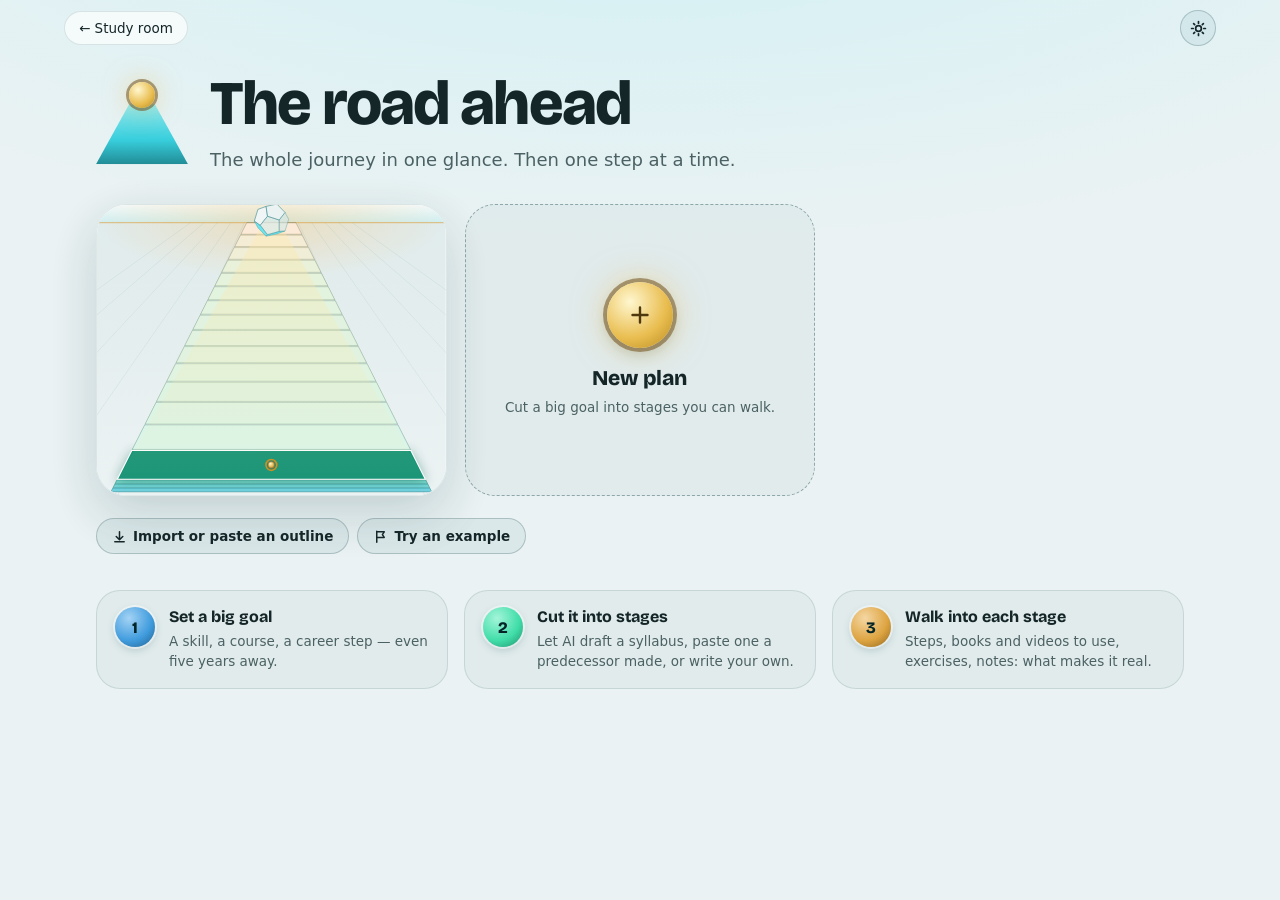
==== commit 42baba21: "Methods library, AI setup in place, twelve stars for long goals, wheel on the road, more names on it" ====
--- a/plan.html
+++ b/plan.html
@@ -36,14 +36,18 @@
 <script src="locales/ko.js"></script>
 <script src="js/goalmath.js"></script>
 <script src="js/ai.js"></script>
+<script src="js/ai-setup.js"></script>
 <script src="js/profiles.js"></script>
 <script src="js/dodeca.js"></script>
 <script src="js/countdown.js"></script>
 <script src="js/plan-color.js"></script>
 <script src="js/plan-data.js"></script>
+<script src="js/plan-models-lib.js"></script>
+<script src="js/plan-models.js"></script>
 <script src="js/plan-ai.js"></script>
 <script src="js/plan-road.js"></script>
 <script src="js/plan.js"></script>
+<script src="js/plan-models-ui.js"></script>
 <script src="js/plan-stage.js"></script>
 </body>
 </html>
--- a/css/plan.css
+++ b/css/plan.css
@@ -187,6 +187,72 @@
 .pl-note { display: flex; align-items: center; gap: 10px 14px; flex-wrap: wrap; padding: 11px 15px; border-radius: 18px; background: var(--soft); border: 1px solid var(--line); font-size: 14px; }
 .pl-note.warn { border-color: var(--warn-line); background: var(--warn-bg); }
 .pl-note span { flex: 1 1 240px; }
+.pl-ainote .pl-btn { flex: none; }
+.pl-long { margin: -2px 0 14px; line-height: 1.5; }
+.pl-long::before { content: '✦'; margin-right: 6px; color: var(--gold-ring); }
+.pl-long.on { color: var(--accent-ink); font-weight: 600; }
+
+/* ---- the AI platforms (js/ai-setup.js draws the list; in the plan pages it opens in a window, each platform folded until it is opened) ---- */
+.pl-prov-list { display: flex; flex-direction: column; gap: 8px; max-height: min(54vh, 460px); max-height: min(54dvh, 460px); overflow-y: auto; overscroll-behavior: contain; padding: 2px 3px 4px; margin: 0 -3px; }
+.pl-prov { border: 1px solid var(--line2); border-radius: 18px; padding: 8px 10px 10px 14px; background: var(--wash); transition: border-color .15s, background .15s; }
+.pl-prov.on { border-color: var(--accent); background: var(--wash2); }
+.pl-prov.closed { padding-bottom: 8px; }
+.pl-prov-head { display: flex; align-items: center; gap: 8px; min-height: 32px; }
+.pl-prov-name { flex: 1 1 auto; min-width: 0; display: flex; align-items: center; gap: 4px; font: 650 14.5px/1.25 var(--f-body); cursor: pointer; }
+.pl-prov-name input { flex: none; width: 17px; height: 17px; margin: 0 6px 0 0; accent-color: var(--accent); }
+.pl-prov-move { display: flex; gap: 4px; flex: none; }
+.pl-prov-move .pl-btn { width: 30px; padding: 0; }
+.pl-prov-info { margin: 4px 0 10px; font-size: 12.5px; line-height: 1.5; color: var(--muted); }
+.pl-prov-info a { color: var(--accent-ink); font-weight: 600; }
+.pl-prov-row { display: grid; grid-template-columns: 4.4em minmax(0, 1fr); align-items: center; gap: 8px; margin-bottom: 8px; font-size: 13px; color: var(--muted); }
+.pl-prov-row input { min-width: 0; height: 36px; border: 1px solid var(--line2); border-radius: 12px; padding: 0 12px; background: var(--field); color: var(--fg); font: 13px var(--f-mono); }
+.pl-prov-row input:focus-visible { outline: 2px solid var(--focus); outline-offset: 0; border-color: transparent; }
+.pl-prov-foot { display: flex; align-items: center; gap: 8px; flex-wrap: wrap; }
+.pl-prov-res { min-width: 0; font-size: 12.5px; color: var(--muted); overflow-wrap: anywhere; }
+.pl-prov-res.ok { color: var(--good); font-weight: 600; }
+.pl-prov-res.bad { color: var(--bad); }
+.pl-prov-state { margin-right: auto; align-self: center; flex: 1 1 200px; font-size: 13px; line-height: 1.4; color: var(--muted); }
+.pl-prov-state.ok { color: var(--good); font-weight: 600; }
+
+/* ---- methods: ways of studying or working. One card for a method (in the library window and on the stage page) and the window itself ---- */
+.pl-dlg.wide { width: min(700px, calc(100vw - 20px)); }
+.pl-dlg .pl-mform { padding: 0; }
+.pl-mtabs { display: flex; width: 100%; margin: 0 0 12px; }
+.pl-mtabs button { flex: 1 1 auto; white-space: nowrap; }
+.pl-mchips { margin-top: 10px; }
+.pl-mchips .pl-chip { padding: 4px 11px; }
+.pl-msub { margin-top: 6px; padding-left: 10px; border-left: 2px solid var(--line2); }
+.pl-mnote { margin: 10px 2px 8px; }
+.pl-mnote:empty { display: none; }
+.pl-mlist { max-height: min(46vh, 430px); max-height: min(46dvh, 430px); overflow-y: auto; overscroll-behavior: contain; padding: 2px 3px 4px; margin: 6px -3px 0; }
+.pl-mh { margin: 14px 2px 8px; font: 700 13px/1.3 var(--f-body); color: var(--muted); }
+.pl-mempty { margin: 22px 8px; color: var(--muted); text-align: center; font-size: 14px; line-height: 1.55; }
+.pl-mc { padding: 11px 10px 9px 14px; margin-bottom: 8px; border-radius: 20px; background: var(--wash); border: 1px solid var(--line); }
+.pl-mc-head { display: flex; align-items: center; flex-wrap: wrap; gap: 4px 8px; min-width: 0; }
+.pl-mc-name { flex: 0 1 auto; min-width: 0; font: 700 15.5px/1.35 var(--f-head); overflow-wrap: anywhere; }
+.pl-mc-tags { display: inline-flex; flex-wrap: wrap; gap: 4px; min-width: 0; }
+.pl-mc-tags i { font: 600 11.5px/1 var(--f-body); font-style: normal; padding: 4px 8px; border-radius: 999px; background: var(--soft); color: var(--muted); }
+.pl-mc-act { display: inline-flex; align-items: center; gap: 2px; margin-left: auto; flex: none; }
+.pl-mc-sum { margin: 3px 0 0; color: var(--muted); font-size: 13.5px; line-height: 1.5; overflow-wrap: anywhere; }
+.pl-mc-more { margin-top: 3px; }
+.pl-mc-more > summary, .pl-mc-orig > summary { cursor: pointer; color: var(--accent-ink); font-size: 13px; font-weight: 600; padding: 4px 0; width: max-content; max-width: 100%; border-radius: 8px; }
+.pl-mc-more > summary:focus-visible, .pl-mc-orig > summary:focus-visible { outline: 2px solid var(--focus); outline-offset: 2px; }
+.pl-mc-steps { margin: 4px 0 6px; padding-left: 22px; display: grid; gap: 4px; font-size: 14px; line-height: 1.5; }
+.pl-mc-steps li { padding-left: 2px; overflow-wrap: anywhere; }
+.pl-mc-orig > p { margin: 4px 0 6px; padding: 8px 10px; max-height: 190px; overflow-y: auto; border-radius: 12px; background: var(--field); color: var(--muted); font-size: 13px; line-height: 1.55; white-space: pre-wrap; overflow-wrap: anywhere; }
+.pl-mc-links { display: flex; flex-wrap: wrap; gap: 2px 16px; margin: 4px 0 2px; font-size: 13px; }
+.pl-mc-links a { color: var(--accent-ink); text-underline-offset: 3px; }
+.pl-mpaste { margin: 0 0 10px; padding: 12px 12px 12px; border-radius: 20px; background: var(--wash); border: 1px solid var(--line); }
+.pl-mpaste .pl-dsub { margin: 0 0 8px; font-size: 13.5px; line-height: 1.5; }
+.pl-mtidy { display: flex; flex-wrap: wrap; gap: 8px; margin-top: 10px; }
+.pl-mmsg { margin: 0 2px 10px; display: flex; align-items: center; gap: 6px; flex-wrap: wrap; }
+.pl-mmsg:empty { display: none; }
+.pl-mmsg.bad { color: var(--bad); white-space: pre-line; }
+.pl-mform .pl-ta[rows] { min-height: 0; }
+@media (max-width: 520px) {
+  .pl-mtabs button { padding: 6px 9px; font-size: 12.5px; }
+  .pl-mlist { max-height: min(40vh, 330px); max-height: min(40dvh, 330px); }
+}
 
 /* ================= the road (plan-road.js draws it as SVG): a pale morning haze by day, a night sky with stars after dark ================= */
 .pr { position: relative; width: 100%; height: 100%; overflow: hidden; }
@@ -216,6 +282,7 @@
 .pr-tg.here .pr-t { filter: drop-shadow(0 2px 6px oklch(.42 .12 var(--tk, 206) / .45)); }
 .pr-tg.foc .pr-t { stroke: var(--rim); stroke-width: 1.8; }
 .pr-tx { fill: hsl(var(--h) 40% 14%); font-family: var(--f-body); font-weight: 650; pointer-events: none; paint-order: stroke; stroke: hsl(0 0% 100% / .55); stroke-width: 2.6px; stroke-linejoin: round; }
+.pr-tx.sm { font-weight: 700; stroke-width: 1.7px; }
 .pr-tg.done .pr-tx { fill: hsl(var(--h) 50% 9%); }
 .pr-tg.doing .pr-tx { fill: #fff; stroke: hsl(var(--h) 60% 10% / .35); }
 .pr-tick { stroke: var(--tick); stroke-width: 1; } .pr-tick.major { stroke-width: 1.6; stroke: var(--tick2); }
